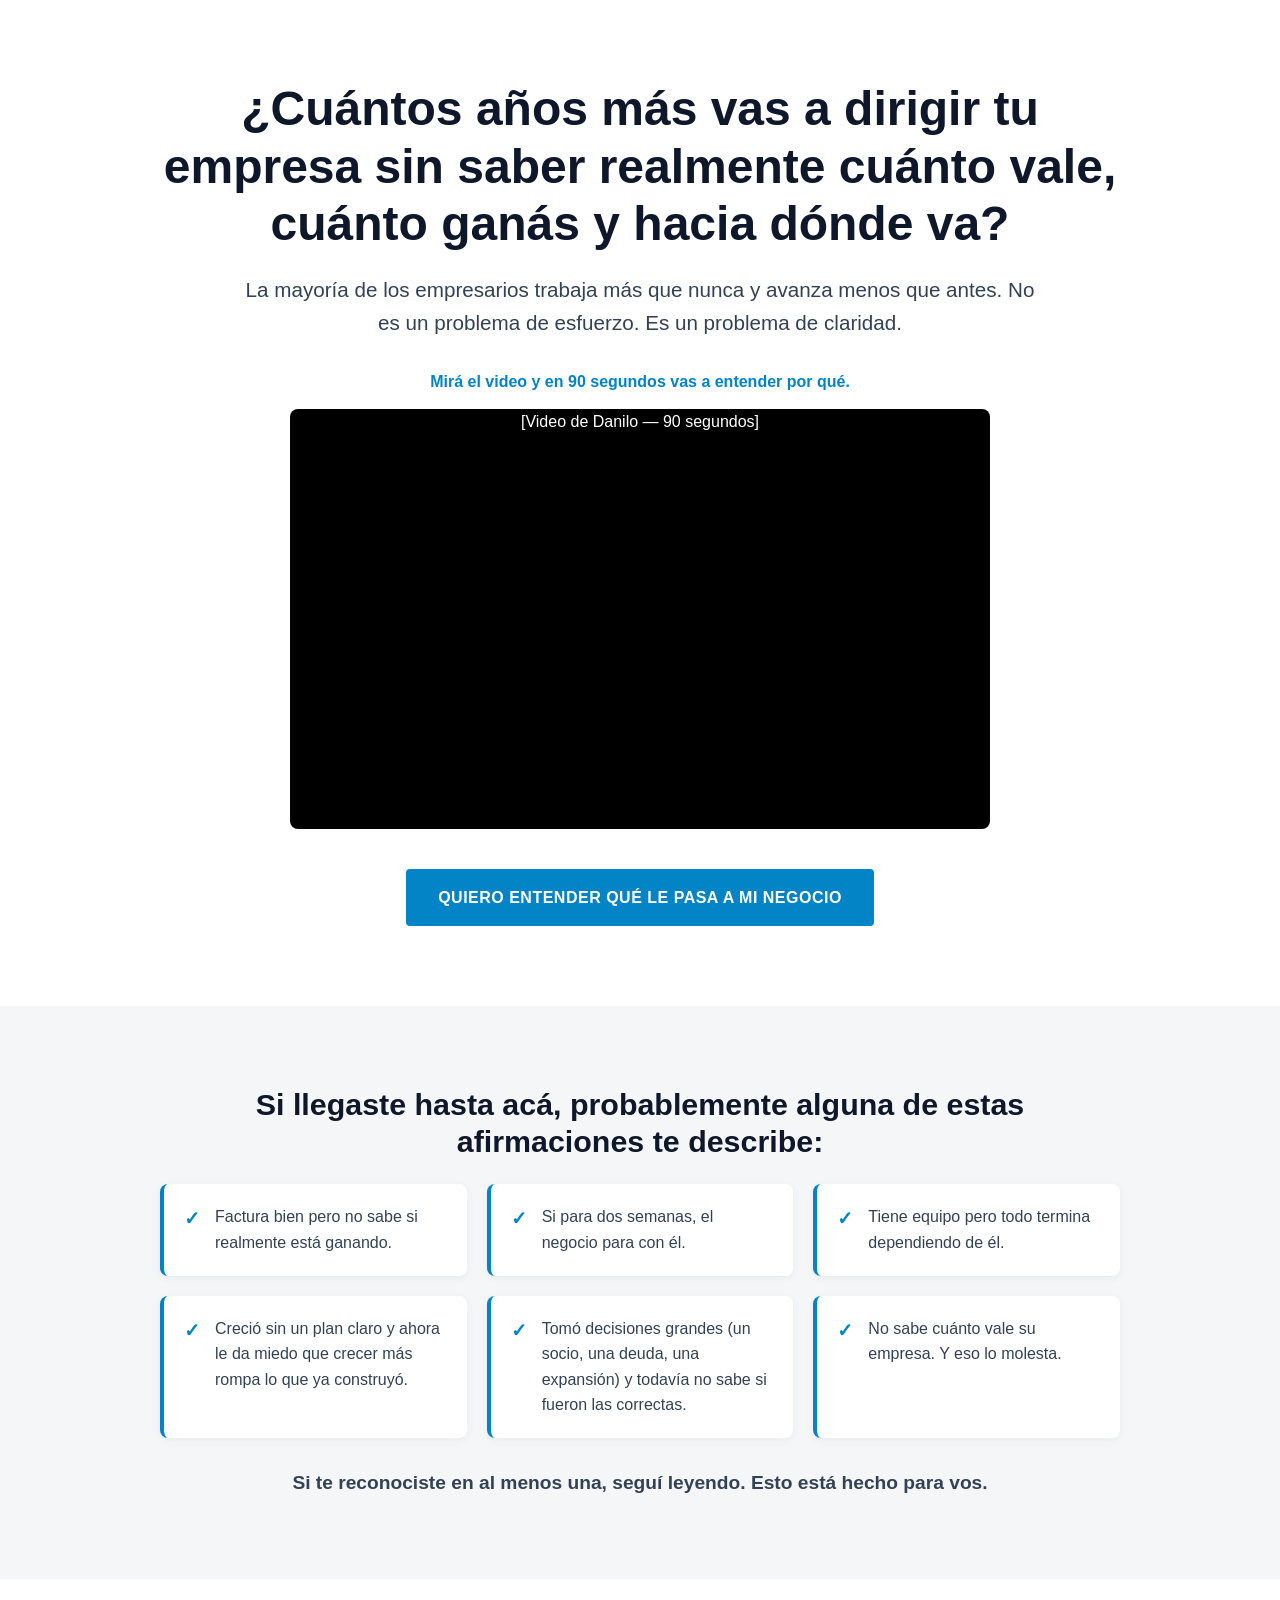
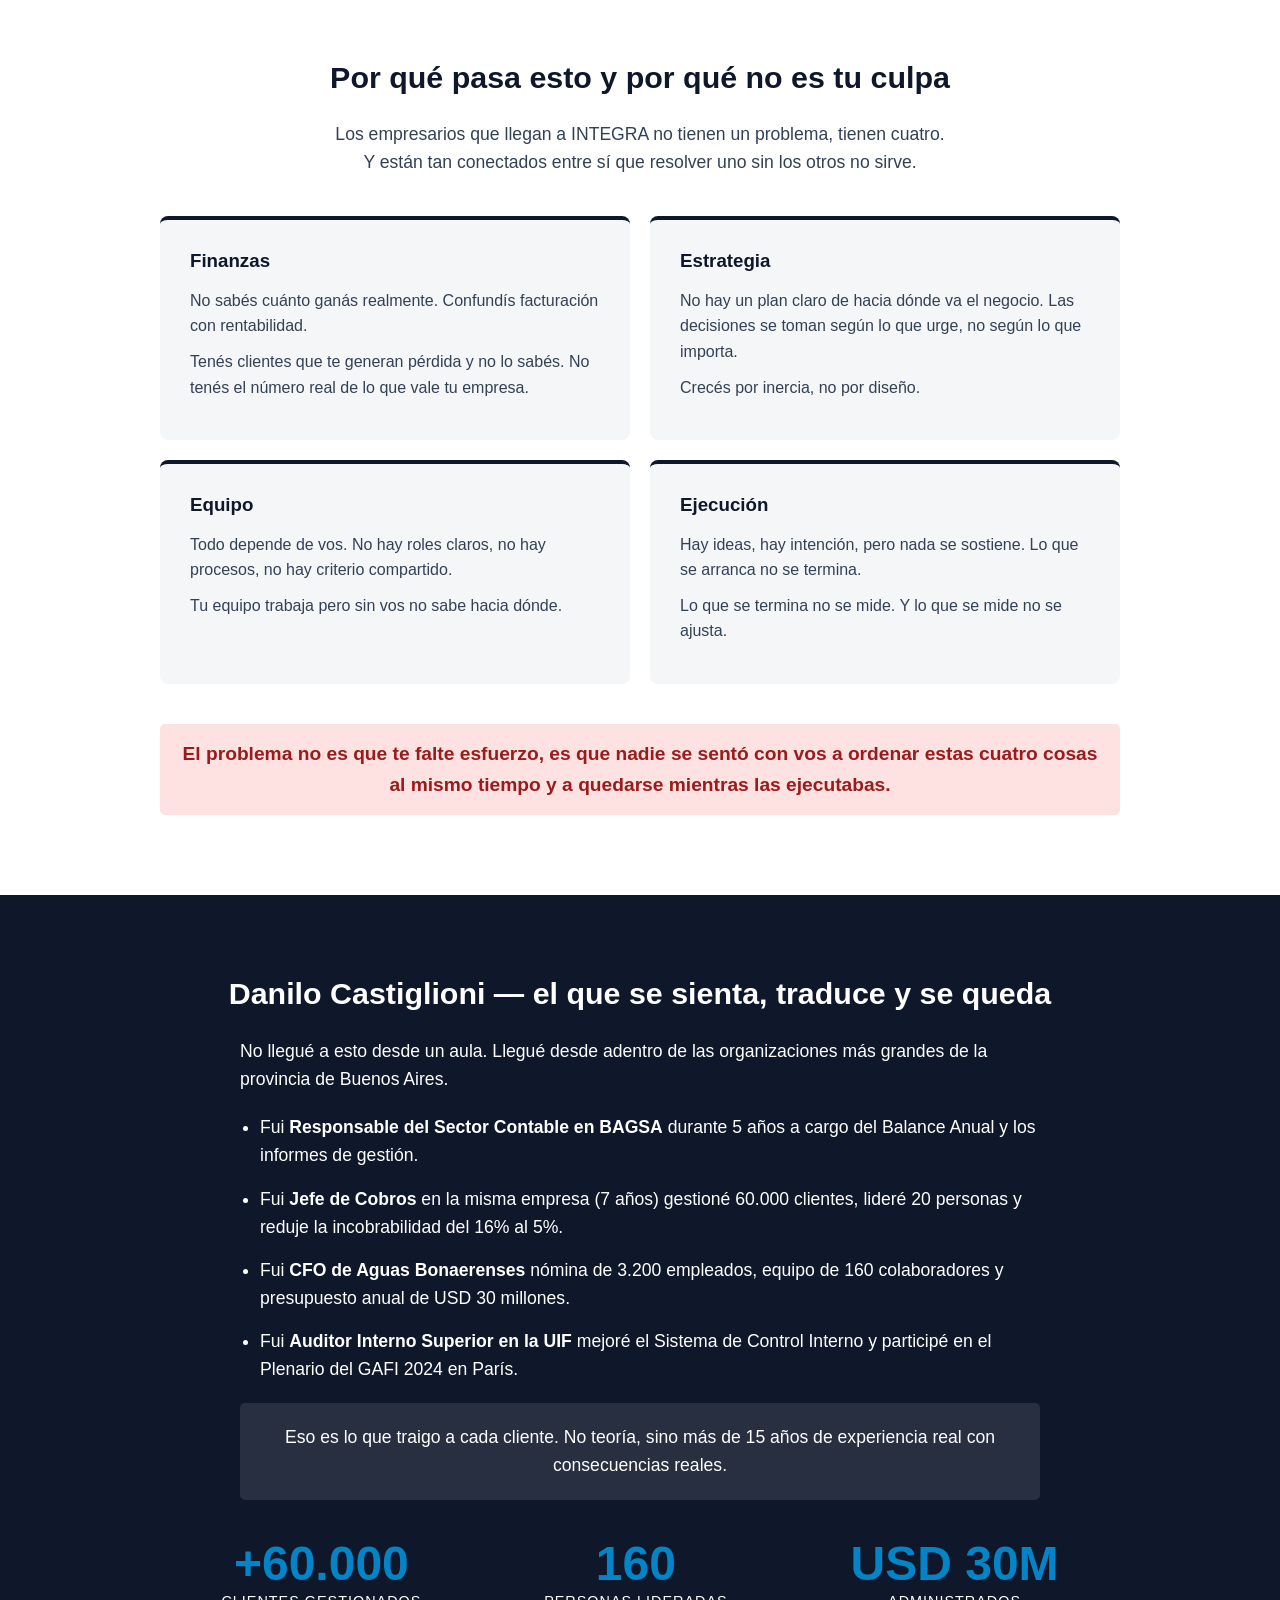
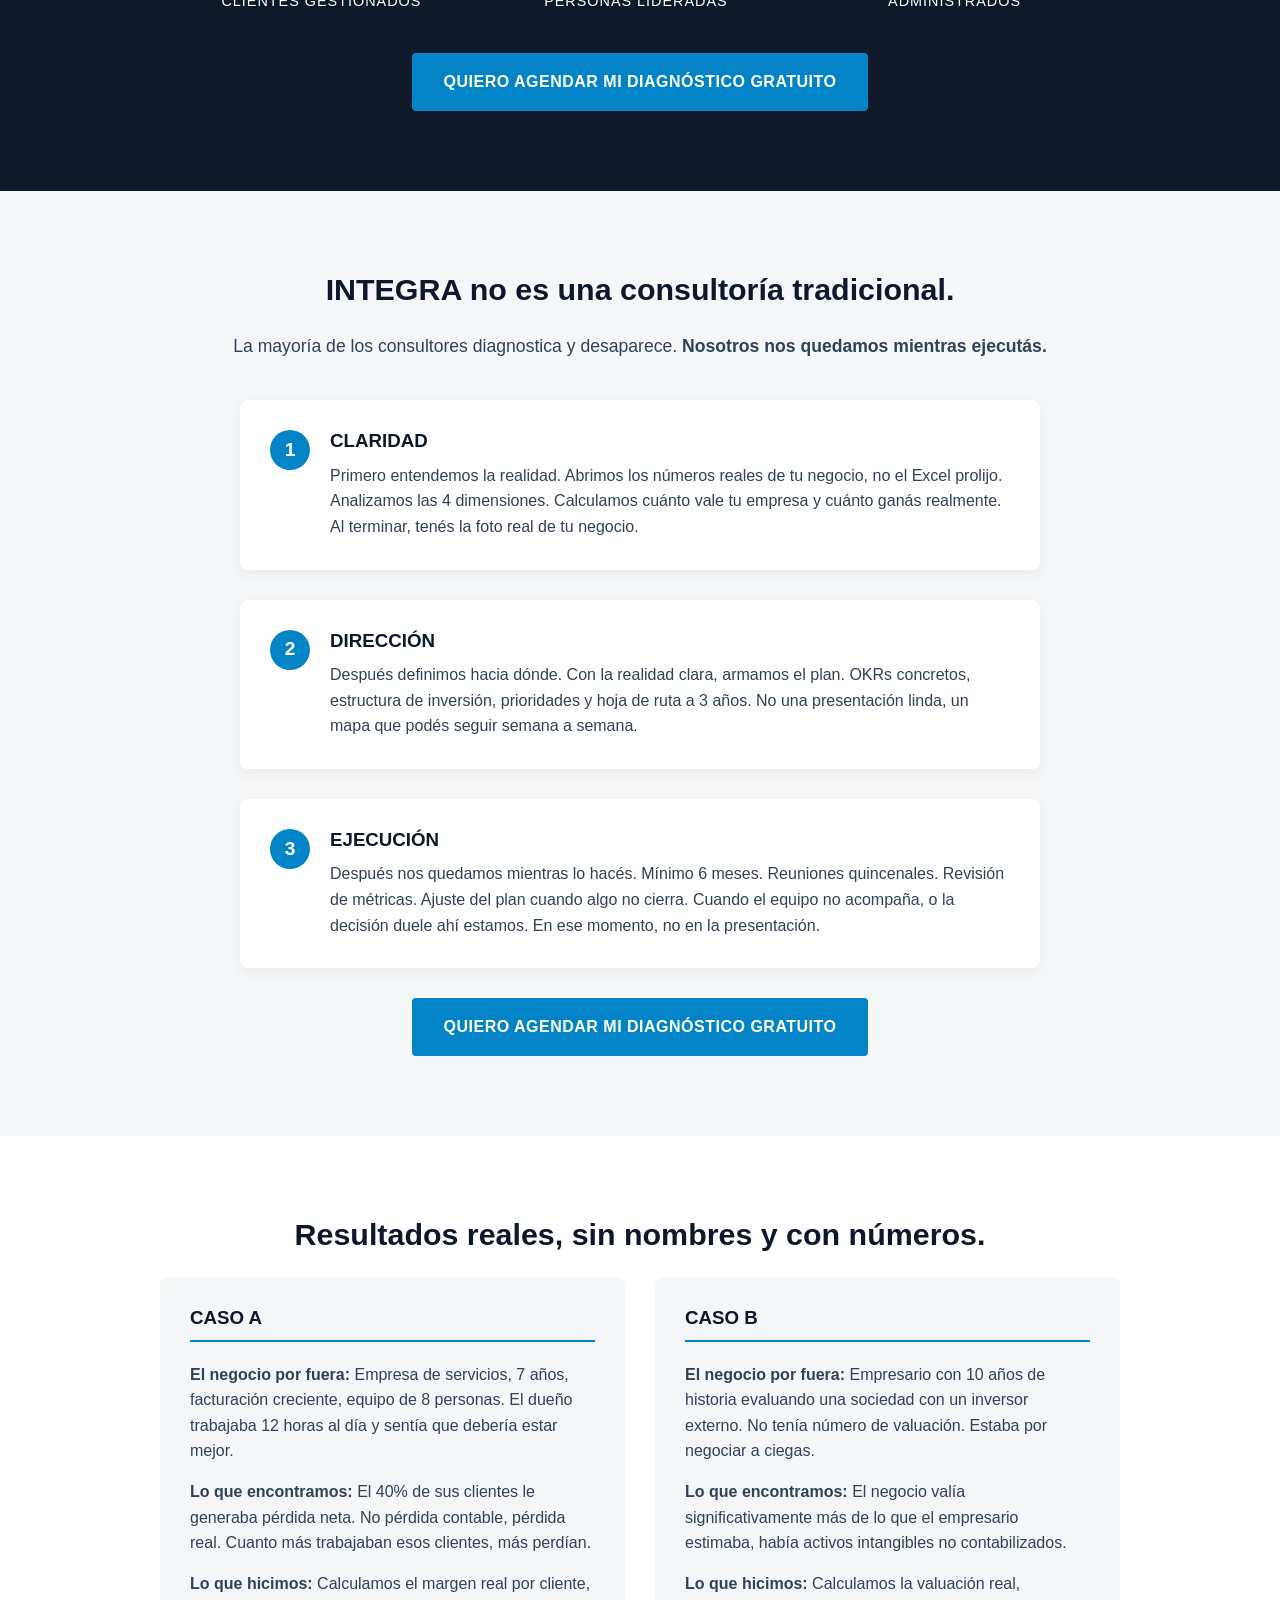
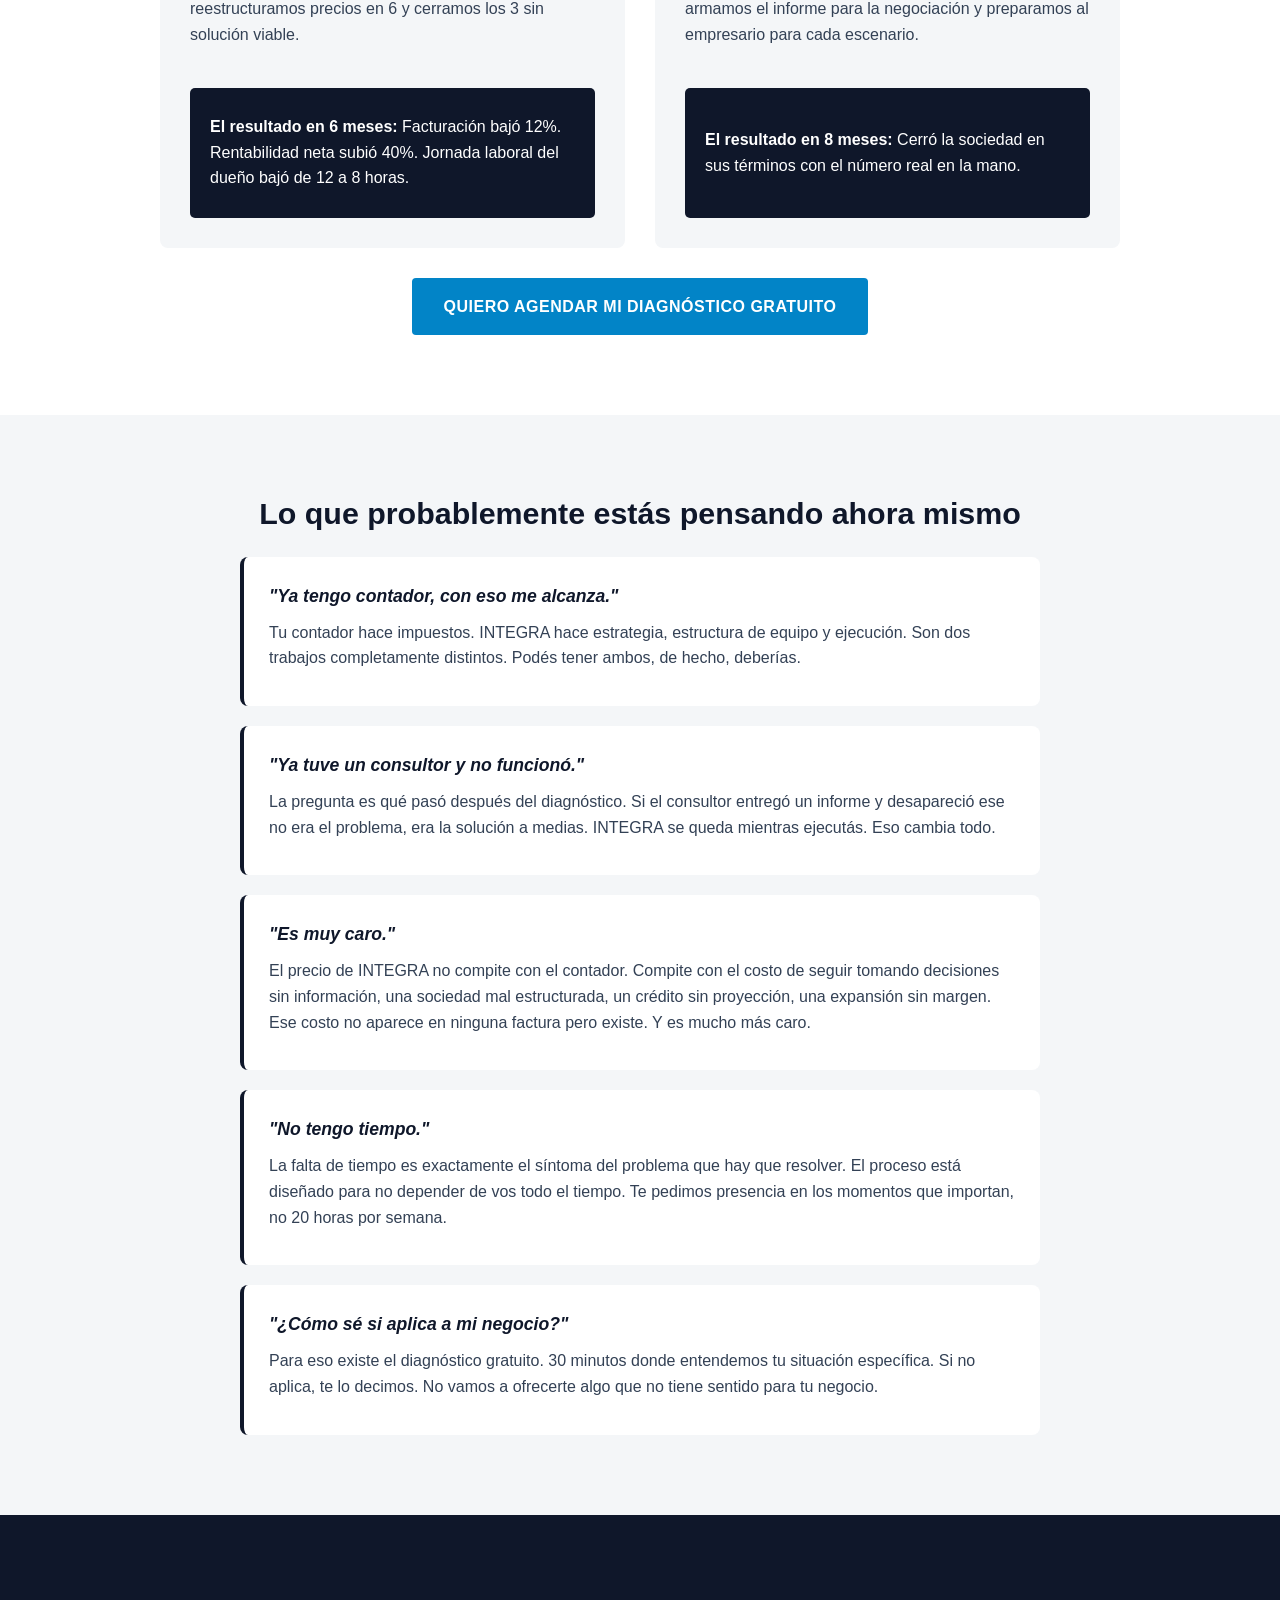
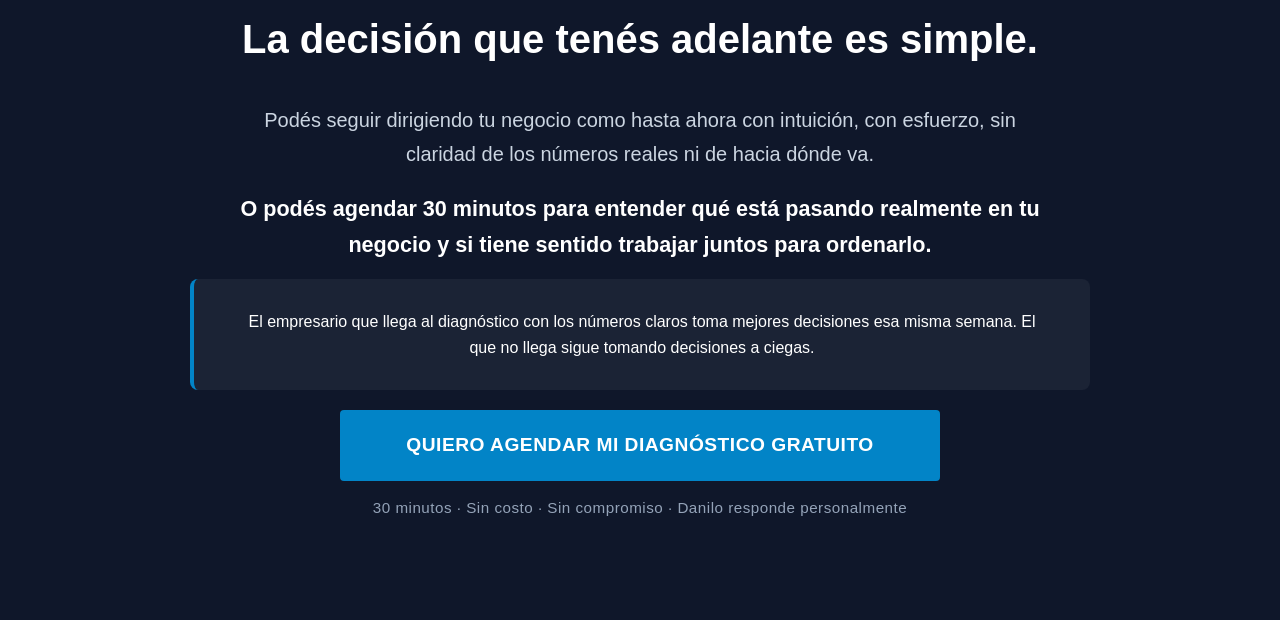
==== index.html @ 0224235d "Add files via upload" ====
<!DOCTYPE html>
<html lang="es">
<head>
    <meta charset="UTF-8">
    <meta name="viewport" content="width=device-width, initial-scale=1.0">
    <title>INTEGRA | Claridad para tu negocio</title>
    <link rel="stylesheet" href="style.css">
    
    <link href="https://assets.calendly.com/assets/external/widget.css" rel="stylesheet">
    <script src="https://assets.calendly.com/assets/external/widget.js" type="text/javascript" async></script>
</head>
<body>

    <header class="hero">
        <div class="container">
            <h1 class="titulo-principal">¿Cuántos años más vas a dirigir tu empresa sin saber realmente cuánto vale, cuánto ganás y hacia dónde va?</h1>
            <p class="subtitulo">La mayoría de los empresarios trabaja más que nunca y avanza menos que antes. No es un problema de esfuerzo. Es un problema de claridad.</p>
            
            <p class="etiqueta-video">Mirá el video y en 90 segundos vas a entender por qué.</p>
            
            <div class="vsl-container">
                <div class="video-placeholder">
                    <p>[Video de Danilo — 90 segundos]</p>
                </div>
            </div>

            <a href="#" class="btn btn-principal" onclick="Calendly.initPopupWidget({url: 'https://calendly.com/TU_LINK'});return false;">QUIERO ENTENDER QUÉ LE PASA A MI NEGOCIO</a>
        </div>
    </header>

    <section class="espejo bg-gris">
        <div class="container">
            <h2 class="titulo-seccion">Si llegaste hasta acá, probablemente alguna de estas afirmaciones te describe:</h2>
            
            <div class="grid-checkboxes">
                <div class="card-check"><span class="check">✓</span> <p>Factura bien pero no sabe si realmente está ganando.</p></div>
                <div class="card-check"><span class="check">✓</span> <p>Si para dos semanas, el negocio para con él.</p></div>
                <div class="card-check"><span class="check">✓</span> <p>Tiene equipo pero todo termina dependiendo de él.</p></div>
                <div class="card-check"><span class="check">✓</span> <p>Creció sin un plan claro y ahora le da miedo que crecer más rompa lo que ya construyó.</p></div>
                <div class="card-check"><span class="check">✓</span> <p>Tomó decisiones grandes (un socio, una deuda, una expansión) y todavía no sabe si fueron las correctas.</p></div>
                <div class="card-check"><span class="check">✓</span> <p>No sabe cuánto vale su empresa. Y eso lo molesta.</p></div>
            </div>

            <p class="cierre-seccion"><strong>Si te reconociste en al menos una, seguí leyendo. Esto está hecho para vos.</strong></p>
        </div>
    </section>

    <section class="problema">
        <div class="container">
            <h2 class="titulo-seccion">Por qué pasa esto y por qué no es tu culpa</h2>
            <p class="intro-texto">
                Los empresarios que llegan a INTEGRA no tienen un problema, tienen cuatro.<br>
                Y están tan conectados entre sí que resolver uno sin los otros no sirve.
            </p>
            
            <div class="grid-4">
                <div class="card-dimension">
                    <h3>Finanzas</h3>
                    <p>No sabés cuánto ganás realmente. Confundís facturación con rentabilidad.</p>
                    <p>Tenés clientes que te generan pérdida y no lo sabés. No tenés el número real de lo que vale tu empresa.</p>
                </div>
                <div class="card-dimension">
                    <h3>Estrategia</h3>
                    <p>No hay un plan claro de hacia dónde va el negocio. Las decisiones se toman según lo que urge, no según lo que importa.</p>
                    <p>Crecés por inercia, no por diseño.</p>
                </div>
                <div class="card-dimension">
                    <h3>Equipo</h3>
                    <p>Todo depende de vos. No hay roles claros, no hay procesos, no hay criterio compartido.</p>
                    <p>Tu equipo trabaja pero sin vos no sabe hacia dónde.</p>
                </div>
                <div class="card-dimension">
                    <h3>Ejecución</h3>
                    <p>Hay ideas, hay intención, pero nada se sostiene. Lo que se arranca no se termina.</p>
                    <p>Lo que se termina no se mide. Y lo que se mide no se ajusta.</p>
                </div>
            </div>

            <p class="cierre-seccion highlight">El problema no es que te falte esfuerzo, es que nadie se sentó con vos a ordenar estas cuatro cosas al mismo tiempo y a quedarse mientras las ejecutabas.</p>
        </div>
    </section>

    <section class="autoridad bg-oscuro">
        <div class="container">
            <h2 class="titulo-seccion color-blanco autoridad-desktop-wide">Danilo Castiglioni — el que se sienta, traduce y se queda</h2>
            <div class="contenido-autoridad">
                <div class="texto-autoridad">
                    <p>No llegué a esto desde un aula. Llegué desde adentro de las organizaciones más grandes de la provincia de Buenos Aires.</p>
                    <ul>
                        <li>Fui <strong>Responsable del Sector Contable en BAGSA</strong> durante 5 años a cargo del Balance Anual y los informes de gestión.</li>
                        <li>Fui <strong>Jefe de Cobros</strong> en la misma empresa (7 años) gestioné 60.000 clientes, lideré 20 personas y reduje la incobrabilidad del 16% al 5%.</li>
                        <li>Fui <strong>CFO de Aguas Bonaerenses</strong> nómina de 3.200 empleados, equipo de 160 colaboradores y presupuesto anual de USD 30 millones.</li>
                        <li>Fui <strong>Auditor Interno Superior en la UIF</strong> mejoré el Sistema de Control Interno y participé en el Plenario del GAFI 2024 en París.</li>
                    </ul>
                    <p class="highlight-blanco-sutil">Eso es lo que traigo a cada cliente. No teoría, sino más de 15 años de experiencia real con consecuencias reales.</p>
                </div>
            </div>

            <div class="numeros-gigantes">
                <div>
                    <span class="numero">+60.000</span>
                    <span class="etiqueta">Clientes gestionados</span>
                </div>
                <div>
                    <span class="numero">160</span>
                    <span class="etiqueta">Personas lideradas</span>
                </div>
                <div>
                    <span class="numero">USD 30M</span>
                    <span class="etiqueta">Administrados</span>
                </div>
            </div>

            <div class="center-btn">
                <a href="#" class="btn btn-principal" onclick="Calendly.initPopupWidget({url: 'https://calendly.com/TU_LINK'});return false;">QUIERO AGENDAR MI DIAGNÓSTICO GRATUITO</a>
            </div>
        </div>
    </section>

    <section class="proceso bg-gris">
        <div class="container">
            <h2 class="titulo-seccion">INTEGRA no es una consultoría tradicional.</h2>
            <p class="subtitulo-seccion">La mayoría de los consultores diagnostica y desaparece. <strong>Nosotros nos quedamos mientras ejecutás.</strong></p>
            
            <div class="timeline">
                <div class="paso">
                    <div class="numero-paso">1</div>
                    <div class="contenido-paso">
                        <h3>CLARIDAD</h3>
                        <p>Primero entendemos la realidad. Abrimos los números reales de tu negocio, no el Excel prolijo. Analizamos las 4 dimensiones. Calculamos cuánto vale tu empresa y cuánto ganás realmente. Al terminar, tenés la foto real de tu negocio.</p>
                    </div>
                </div>
                <div class="paso">
                    <div class="numero-paso">2</div>
                    <div class="contenido-paso">
                        <h3>DIRECCIÓN</h3>
                        <p>Después definimos hacia dónde. Con la realidad clara, armamos el plan. OKRs concretos, estructura de inversión, prioridades y hoja de ruta a 3 años. No una presentación linda, un mapa que podés seguir semana a semana.</p>
                    </div>
                </div>
                <div class="paso">
                    <div class="numero-paso">3</div>
                    <div class="contenido-paso">
                        <h3>EJECUCIÓN</h3>
                        <p>Después nos quedamos mientras lo hacés. Mínimo 6 meses. Reuniones quincenales. Revisión de métricas. Ajuste del plan cuando algo no cierra. Cuando el equipo no acompaña, o la decisión duele ahí estamos. En ese momento, no en la presentación.</p>
                    </div>
                </div>
            </div>

            <div class="center-btn">
                <a href="#" class="btn btn-principal" onclick="Calendly.initPopupWidget({url: 'https://calendly.com/TU_LINK'});return false;">QUIERO AGENDAR MI DIAGNÓSTICO GRATUITO</a>
            </div>
        </div>
    </section>

    <section class="casos">
        <div class="container">
            <h2 class="titulo-seccion">Resultados reales, sin nombres y con números.</h2>
            
            <div class="grid-casos">
                <div class="card-caso">
                    <div class="texto-caso">
                        <h3>CASO A</h3>
                        <p><strong>El negocio por fuera:</strong> Empresa de servicios, 7 años, facturación creciente, equipo de 8 personas. El dueño trabajaba 12 horas al día y sentía que debería estar mejor.</p>
                        <p><strong>Lo que encontramos:</strong> El 40% de sus clientes le generaba pérdida neta. No pérdida contable, pérdida real. Cuanto más trabajaban esos clientes, más perdían.</p>
                        <p><strong>Lo que hicimos:</strong> Calculamos el margen real por cliente, reestructuramos precios en 6 y cerramos los 3 sin solución viable.</p>
                    </div>
                    <div class="resultado">
                        <p><strong>El resultado en 6 meses:</strong> Facturación bajó 12%. Rentabilidad neta subió 40%. Jornada laboral del dueño bajó de 12 a 8 horas.</p>
                    </div>
                </div>

                <div class="card-caso">
                    <div class="texto-caso">
                        <h3>CASO B</h3>
                        <p><strong>El negocio por fuera:</strong> Empresario con 10 años de historia evaluando una sociedad con un inversor externo. No tenía número de valuación. Estaba por negociar a ciegas.</p>
                        <p><strong>Lo que encontramos:</strong> El negocio valía significativamente más de lo que el empresario estimaba, había activos intangibles no contabilizados.</p>
                        <p><strong>Lo que hicimos:</strong> Calculamos la valuación real, armamos el informe para la negociación y preparamos al empresario para cada escenario.</p>
                    </div>
                    <div class="resultado">
                        <p><strong>El resultado en 8 meses:</strong> Cerró la sociedad en sus términos con el número real en la mano.</p>
                    </div>
                </div>
            </div>

            <div class="center-btn mt-40">
                <a href="#" class="btn btn-principal" onclick="Calendly.initPopupWidget({url: 'https://calendly.com/TU_LINK'});return false;">QUIERO AGENDAR MI DIAGNÓSTICO GRATUITO</a>
            </div>
        </div>
    </section>
    
    <section class="objeciones bg-gris">
        <div class="container">
            <h2 class="titulo-seccion">Lo que probablemente estás pensando ahora mismo</h2>
            
            <div class="lista-objeciones">
                <div class="objecion">
                    <p class="pregunta">"Ya tengo contador, con eso me alcanza."</p>
                    <p class="respuesta">Tu contador hace impuestos. INTEGRA hace estrategia, estructura de equipo y ejecución. Son dos trabajos completamente distintos. Podés tener ambos, de hecho, deberías.</p>
                </div>
                <div class="objecion">
                    <p class="pregunta">"Ya tuve un consultor y no funcionó."</p>
                    <p class="respuesta">La pregunta es qué pasó después del diagnóstico. Si el consultor entregó un informe y desapareció ese no era el problema, era la solución a medias. INTEGRA se queda mientras ejecutás. Eso cambia todo.</p>
                </div>
                <div class="objecion">
                    <p class="pregunta">"Es muy caro."</p>
                    <p class="respuesta">El precio de INTEGRA no compite con el contador. Compite con el costo de seguir tomando decisiones sin información, una sociedad mal estructurada, un crédito sin proyección, una expansión sin margen. Ese costo no aparece en ninguna factura pero existe. Y es mucho más caro.</p>
                </div>
                <div class="objecion">
                    <p class="pregunta">"No tengo tiempo."</p>
                    <p class="respuesta">La falta de tiempo es exactamente el síntoma del problema que hay que resolver. El proceso está diseñado para no depender de vos todo el tiempo. Te pedimos presencia en los momentos que importan, no 20 horas por semana.</p>
                </div>
                <div class="objecion">
                    <p class="pregunta">"¿Cómo sé si aplica a mi negocio?"</p>
                    <p class="respuesta">Para eso existe el diagnóstico gratuito. 30 minutos donde entendemos tu situación específica. Si no aplica, te lo decimos. No vamos a ofrecerte algo que no tiene sentido para tu negocio.</p>
                </div>
            </div>
        </div>
    </section>

    <section class="cta-final bg-oscuro">
        <div class="container text-center">
            <h2 class="titulo-seccion color-blanco">La decisión que tenés adelante es simple.</h2>
            
            <p class="texto-grande">Podés seguir dirigiendo tu negocio como hasta ahora con intuición, con esfuerzo, sin claridad de los números reales ni de hacia dónde va.</p>
            <p class="texto-grande"><strong>O podés agendar 30 minutos para entender qué está pasando realmente en tu negocio y si tiene sentido trabajar juntos para ordenarlo.</strong></p>
            
            <p class="highlight-blanco cta-desktop-wide">El  empresario que llega al diagnóstico con los números claros toma mejores decisiones esa misma semana. El que no llega sigue tomando decisiones a ciegas.</p>

            <div class="caja-accion mt-40">
                <a href="#" class="btn btn-gigante" onclick="Calendly.initPopupWidget({url: 'https://calendly.com/TU_LINK'});return false;">QUIERO AGENDAR MI DIAGNÓSTICO GRATUITO</a>
                <p class="bajada-btn">30 minutos · Sin costo · Sin compromiso · Danilo responde personalmente</p>
            </div>
        </div>
    </section>

    <script src="script.js"></script>
</body>
</html>
---- style.css ----
/* =========================================
   1. VARIABLES Y RESETEO
========================================= */
:root {
    --color-fondo: #ffffff;
    --color-gris: #f4f6f8;
    --color-oscuro: #0f172a; /* Azul noche corporativo */
    --color-acento: #0284c7; /* Azul eléctrico botones */
    --color-acento-hover: #0369a1;
    --color-texto: #334155;
    --color-blanco: #ffffff;
    --fuente: 'Inter', -apple-system, BlinkMacSystemFont, 'Segoe UI', Roboto, sans-serif;
}

* { margin: 0; padding: 0; box-sizing: border-box; }

body {
    font-family: var(--fuente);
    color: var(--color-texto);
    line-height: 1.6;
    background: var(--color-fondo);
    overflow-x: hidden;
}

.container {
    width: 90%;
    max-width: 1000px;
    margin: 0 auto;
    padding: 0 20px;
}

.bg-gris { background-color: var(--color-gris); }
.bg-oscuro { background-color: var(--color-oscuro); color: var(--color-blanco); }
.color-blanco { color: var(--color-blanco) !important; }
.text-center { text-align: center; }
.mt-40 { margin-top: 40px; }

/* =========================================
   2. TIPOGRAFÍA Y BOTONES
========================================= */
h1, h2, h3 { color: var(--color-oscuro); line-height: 1.2; }
.titulo-seccion { font-size: 1.9rem; margin-bottom: 25px; text-align: center; font-weight: 800;}
.subtitulo-seccion { text-align: center; font-size: 1.1rem; margin-bottom: 40px;}

.btn {
    display: inline-block;
    padding: 16px 32px;
    border-radius: 4px;
    text-decoration: none;
    font-weight: bold;
    text-transform: uppercase;
    letter-spacing: 0.5px;
    transition: all 0.3s ease;
    cursor: pointer;
    text-align: center;
}
.btn-principal { background-color: var(--color-acento); color: var(--color-blanco); border: none; }
.btn-principal:hover { background-color: var(--color-acento-hover); transform: translateY(-2px); }

.btn-gigante {
    background-color: var(--color-acento);
    color: var(--color-blanco);
    font-size: 1.2rem;
    padding: 20px 40px;
    display: block;
    width: 100%;
    max-width: 600px;
    margin: 0 auto;
}
.btn-gigante:hover { background-color: var(--color-acento-hover); }
.center-btn { text-align: center; margin-top: 30px; }

/* =========================================
   3. ESTRUCTURA DE SECCIONES GENERALES
========================================= */
section, header { padding: 80px 0; }

/* HERO */
.hero { text-align: center; }
.hero .titulo-principal { font-size: 3rem; font-weight: 900; margin-bottom: 20px; }
.hero .subtitulo { font-size: 1.29rem; max-width: 800px; margin: 0 auto 30px; }
.etiqueta-video { font-weight: bold; color: var(--color-acento); margin-bottom: 15px; }

.vsl-container { max-width: 700px; margin: 0 auto 40px; background: #000; border-radius: 8px; overflow: hidden; }
.video-placeholder { padding-bottom: 56.25%; position: relative; display: flex; align-items: center; justify-content: center; color: white; }

/* ESPEJO (Checkboxes) Y GRILLAS */
.grid-checkboxes { display: grid; grid-template-columns: repeat(auto-fit, minmax(300px, 1fr)); gap: 20px; margin-bottom: 30px; }
.card-check { display: flex; align-items: flex-start; background: var(--color-blanco); padding: 20px; border-radius: 8px; box-shadow: 0 2px 10px rgba(0,0,0,0.05); border-left: 4px solid var(--color-acento); }
.check { color: var(--color-acento); font-weight: bold; margin-right: 15px; font-size: 1.2rem; }

/* 4 DIMENSIONES */
.intro-texto { text-align: center; max-width: 800px; margin: 0 auto 40px; font-size: 1.1rem; }
.grid-4 { 
    display: grid; 
    grid-template-columns: repeat(2, 1fr); 
    gap: 20px; 
    margin-bottom: 40px; 
}
.card-dimension { background: var(--color-gris); padding: 30px; border-radius: 8px; border-top: 4px solid var(--color-oscuro); }
.card-dimension h3 { margin-bottom: 15px; }
.card-dimension p { margin-bottom: 10px; }

/* HIGHLIGHTS / ALERTAS */
.cierre-seccion { text-align: center; font-size: 1.2rem; margin-top: 30px; }
.highlight { background: #fee2e2; color: #991b1b; padding: 15px; border-radius: 5px; font-weight: bold; }
.highlight-blanco-sutil { background: rgba(255,255,255,0.1); padding: 20px; border-radius: 5px; margin-top: 20px; text-align: center;  }

/* AUTORIDAD Y NÚMEROS */
.texto-autoridad { max-width: 800px; margin: 0 auto 40px; font-size: 1.1rem; }
.texto-autoridad ul { margin: 20px 0 20px 20px; }
.texto-autoridad li { margin-bottom: 15px; }

.numeros-gigantes { display: flex; justify-content: space-around; flex-wrap: wrap; margin-bottom: 40px; text-align: center; }
.numero { display: block; font-size: 3rem; font-weight: 900; color: var(--color-acento); line-height: 1; }
.etiqueta { text-transform: uppercase; font-size: 0.9rem; letter-spacing: 1px; }

/* PROCESO (Timeline) */
.timeline { display: flex; flex-direction: column; gap: 30px; max-width: 800px; margin: 0 auto; }
.paso { display: flex; gap: 20px; background: var(--color-blanco); padding: 30px; border-radius: 8px; box-shadow: 0 4px 15px rgba(0,0,0,0.05); }
.numero-paso { background: var(--color-acento); color: white; width: 40px; height: 40px; display: flex; align-items: center; justify-content: center; border-radius: 50%; font-weight: bold; font-size: 1.2rem; flex-shrink: 0; }
.contenido-paso h3 { margin-bottom: 10px; }

/* CASOS REALES */
.grid-casos { display: grid; grid-template-columns: repeat(auto-fit, minmax(350px, 1fr)); gap: 30px; }
.card-caso { 
    background: var(--color-gris); 
    padding: 30px; 
    border-radius: 8px; 
    display: flex;
    flex-direction: column;
}
.texto-caso { flex: 1; margin-bottom: 25px; }
.card-caso h3 { border-bottom: 2px solid var(--color-acento); padding-bottom: 10px; margin-bottom: 20px; }
.card-caso p { margin-bottom: 15px; }

.resultado { 
    background: var(--color-oscuro); 
    color: white; 
    padding: 20px; 
    border-radius: 5px; 
    display: flex;
    align-items: center;
    min-height: 130px; 
}
.resultado p { margin: 0; }

/* OBJECIONES */
.lista-objeciones { max-width: 800px; margin: 0 auto; display: flex; flex-direction: column; gap: 20px; }
.objecion { background: var(--color-blanco); padding: 25px; border-radius: 8px; border-left: 4px solid var(--color-oscuro); }
.pregunta { font-weight: bold; font-style: italic; color: var(--color-oscuro); margin-bottom: 10px; font-size: 1.1rem; }
.objecion p { margin-bottom: 10px; }

/* =========================================
   4. SECCIÓN 8: CTA FINAL
========================================= */
.cta-final { padding: 100px 0; }
.cta-final .titulo-seccion { font-size: 2.5rem; margin-bottom: 40px; }

.texto-grande {
    font-size: 1.25rem;
    max-width: 800px;
    margin: 0 auto 15px auto; 
    line-height: 1.7;
    color: #cbd5e1;
}

.cta-final strong {
    color: #ffffff;
    font-size: 1.35rem;
    display: block;
    margin-top: 20px;
}

.caja-accion { margin-top: 20px; }
.bajada-btn { font-size: 0.95rem; margin-top: 15px; color: #94a3b8; letter-spacing: 0.5px; }

/* =========================================
   5. AJUSTES PRECISOS PARA DESKTOP
========================================= */
.highlight-blanco.cta-desktop-wide {
    max-width: 900px; 
    margin-left: auto;
    margin-right: auto;
    text-align: center;
    background: rgba(255,255,255,0.05);
    color: var(--color-blanco);
    padding: 30px 40px;
    border-radius: 8px;
    border-left: 4px solid var(--color-acento);
}

.autoridad .titulo-seccion.autoridad-desktop-wide {
    max-width: 900px; 
    margin-left: auto;
    margin-right: auto;
}

/* =========================================
   6. ADAPTACIÓN A MÓVILES (Responsive Design)
========================================= */
@media (max-width: 768px) {
    /* Ajustes generales */
    body { font-size: 15px; }
    
    /* ACÁ ESTÁ EL ARREGLO DEL TÍTULO GIGANTE */
    .hero .titulo-principal { 
        font-size: 1.8rem; /* Tamaño lógico para celular */
        line-height: 1.3;
        margin-bottom: 15px;
    }
    
    .hero .subtitulo { font-size: 1.05rem; }
    .titulo-seccion { font-size: 1.6rem; margin-bottom: 30px; }
    
    /* Grillas a una columna */
    .grid-checkboxes, .grid-4, .lista-objeciones, .timeline, .grid-casos { 
        grid-template-columns: 1fr; 
    }
    
    /* Números gigantes en columna */
    .numeros-gigantes { 
        flex-direction: column; 
        gap: 30px; 
    }
    .numero { font-size: 2.5rem; }
    
    /* Botones 100% de ancho */
    .btn { 
        width: 100%; 
        padding: 14px 20px;
        font-size: 0.9rem;
    }
    .btn-gigante { 
        font-size: 1rem; 
        white-space: normal; 
        padding: 15px 20px;
    }

    .resultado { min-height: auto; padding: 25px; } 

    /* Ajuste caja final */
    .highlight-blanco.cta-desktop-wide {
        max-width: 100%;
        padding: 20px;
        border-left: none; 
        background: transparent; 
        color: inherit;
        margin: 20px auto;
    }
    
    .bajada-btn { margin-top: 5px; }
    .objecion p.respuesta br { display: none; }
    
    .grid-4, .lista-objeciones { display: block; grid: none; }
    .grid-4 .card-dimension, .lista-objeciones .objecion { margin-bottom: 20px; }
}

/* =========================================
   7. ANIMACIONES
========================================= */
.fade-in {
    opacity: 0;
    transform: translateY(30px);
    transition: opacity 0.8s ease-out, transform 0.8s ease-out;
}

.fade-in.visible {
    opacity: 1;
    transform: translateY(0);
}
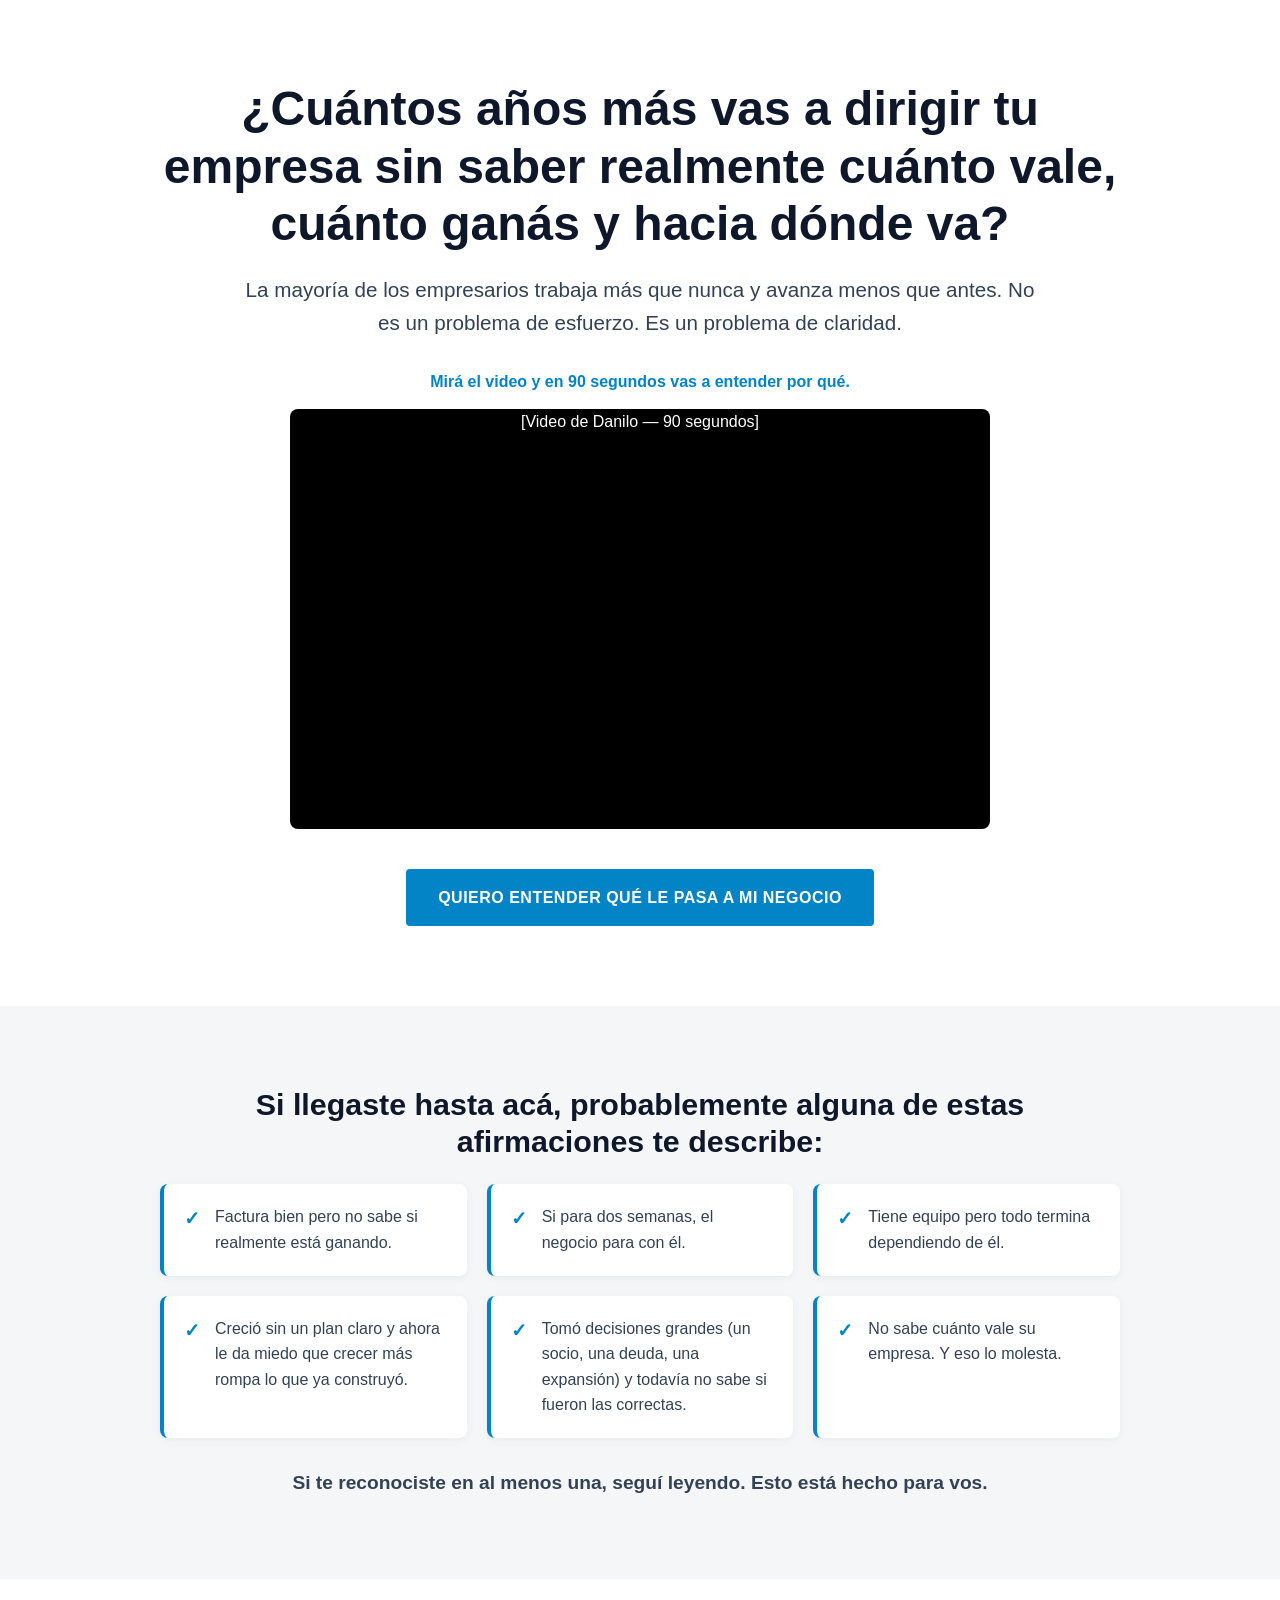
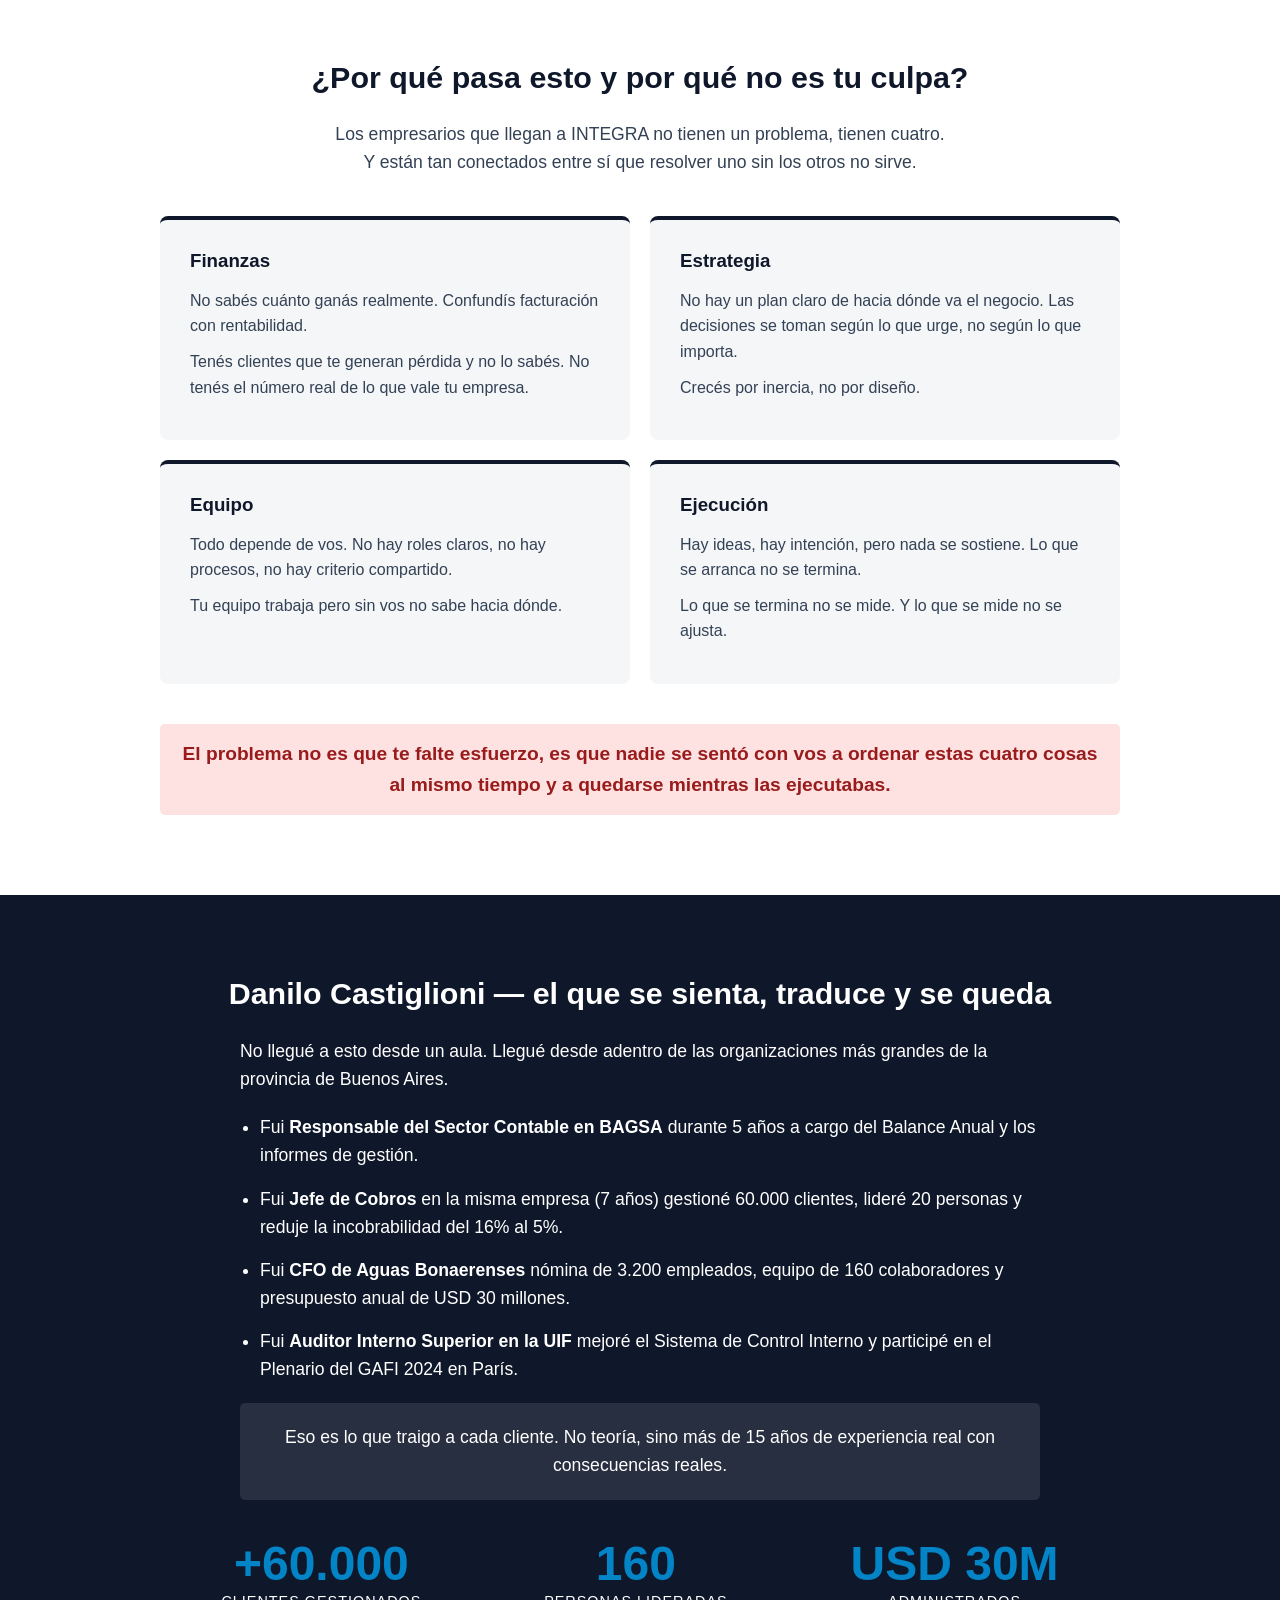
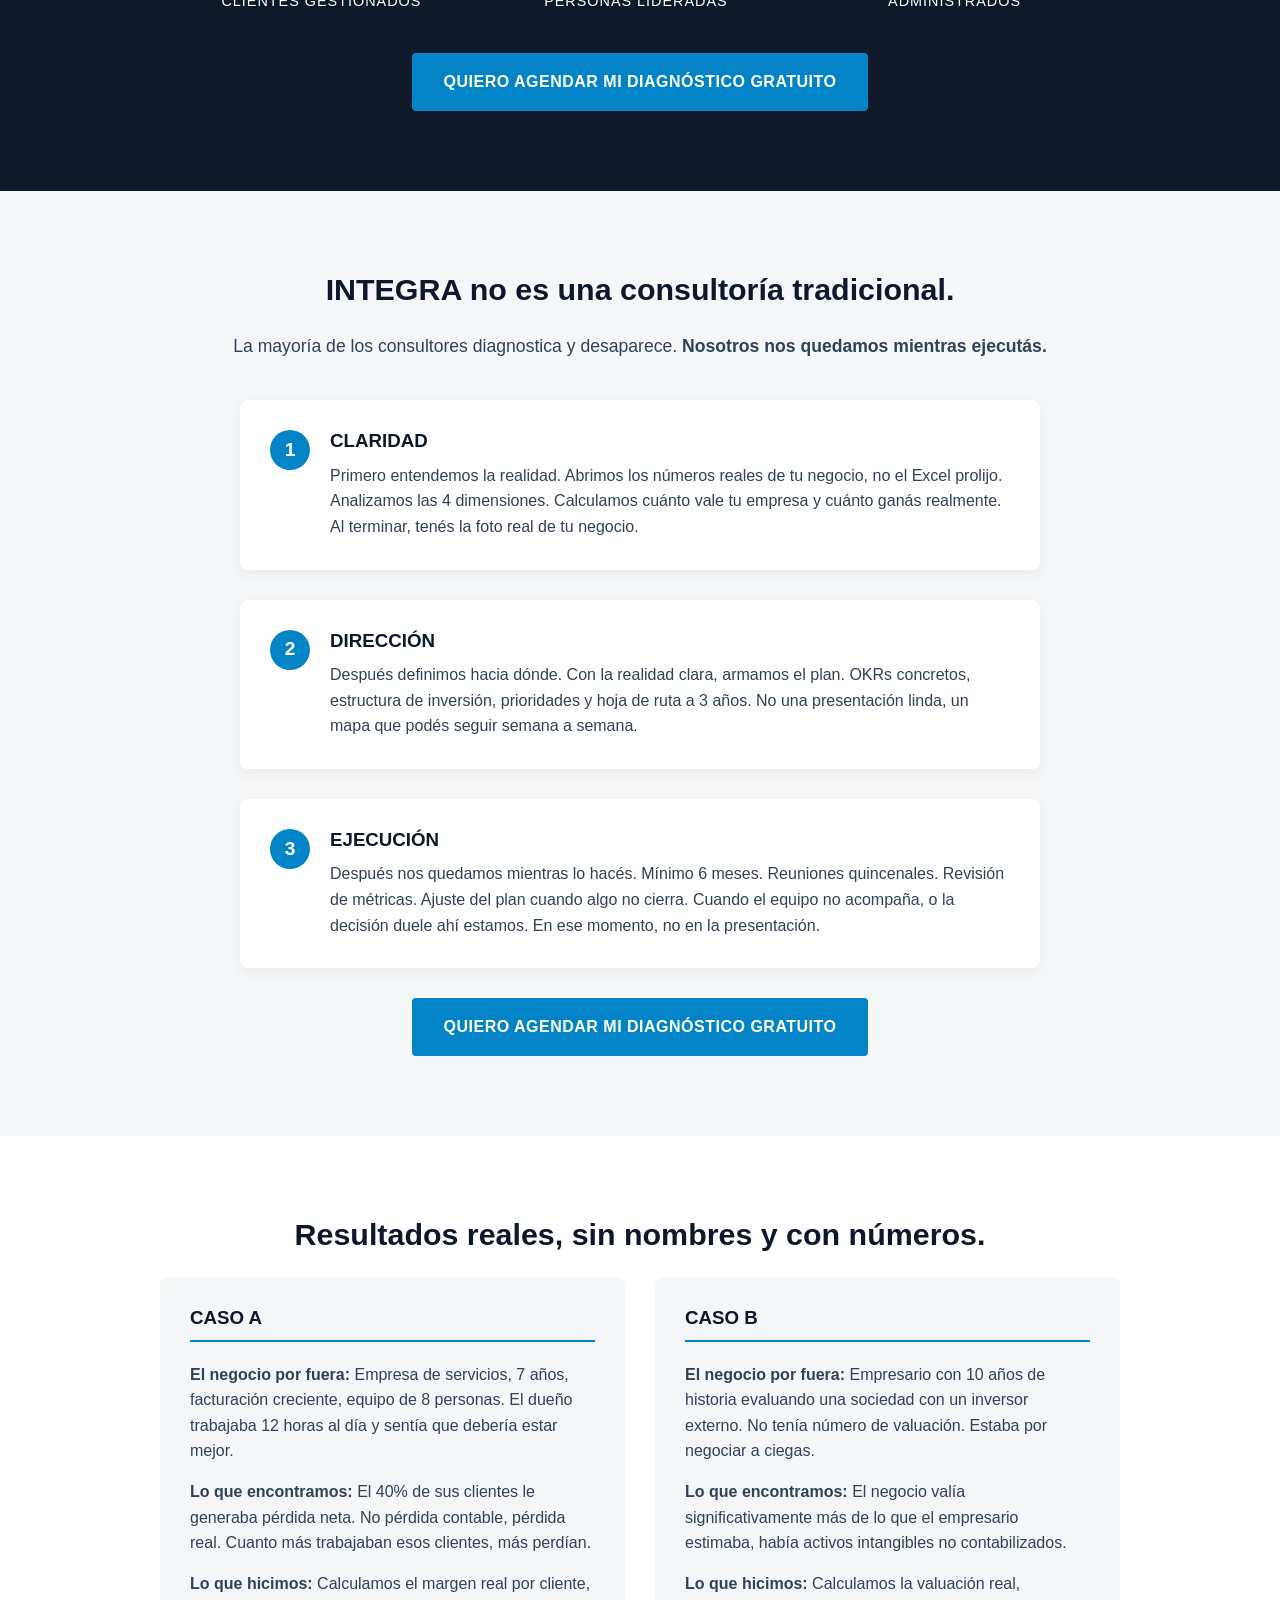
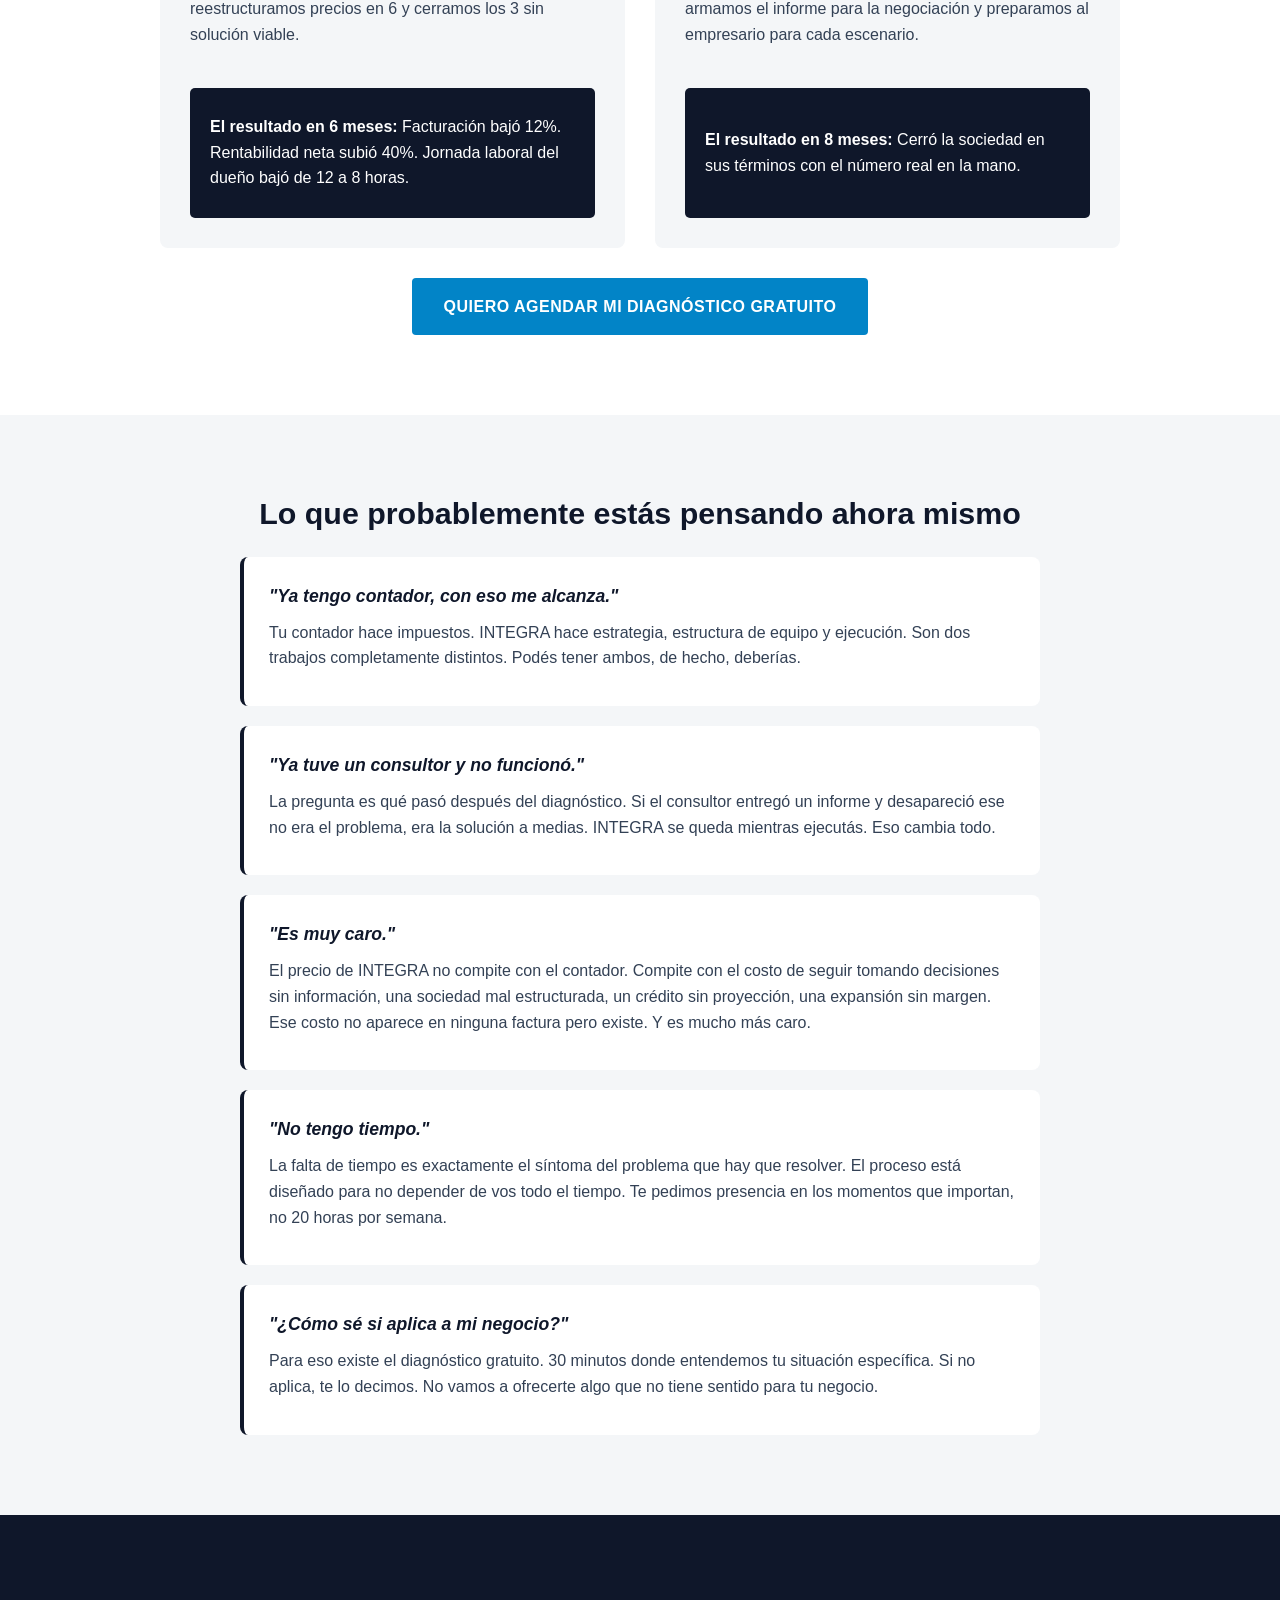
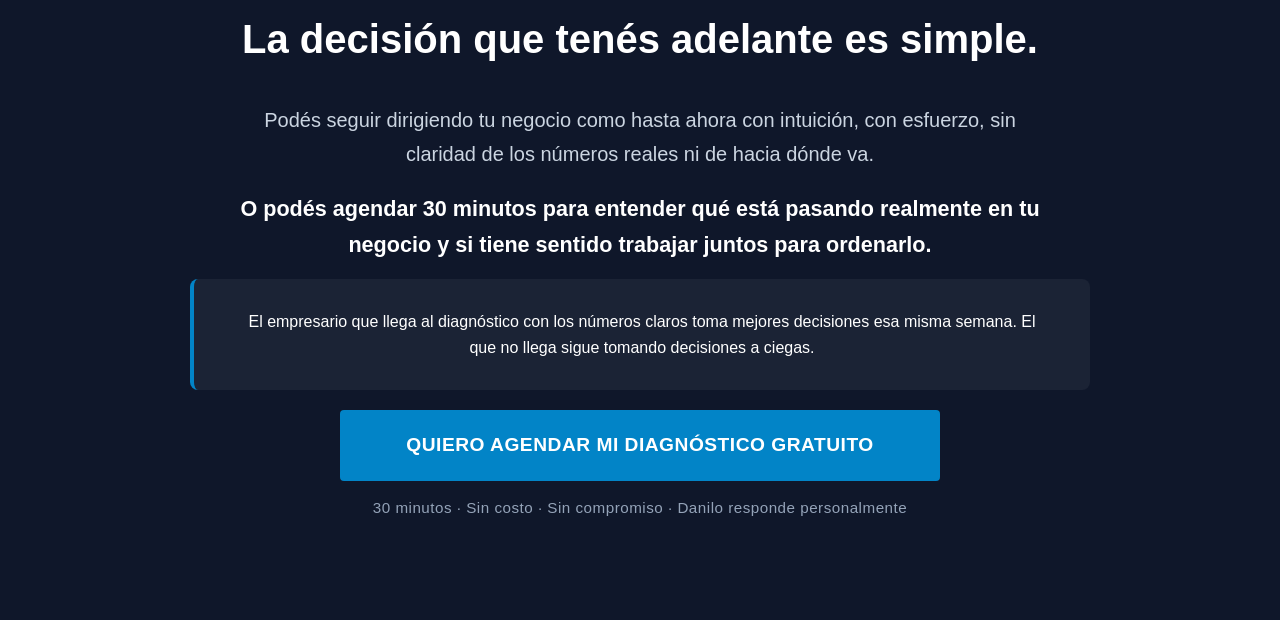
==== commit fd1bff0f: "Add files via upload" ====
--- a/index.html
+++ b/index.html
@@ -5,9 +5,6 @@
     <meta name="viewport" content="width=device-width, initial-scale=1.0">
     <title>INTEGRA | Claridad para tu negocio</title>
     <link rel="stylesheet" href="style.css">
-    
-    <link href="https://assets.calendly.com/assets/external/widget.css" rel="stylesheet">
-    <script src="https://assets.calendly.com/assets/external/widget.js" type="text/javascript" async></script>
 </head>
 <body>
 
@@ -24,7 +21,7 @@
                 </div>
             </div>
 
-            <a href="#" class="btn btn-principal" onclick="Calendly.initPopupWidget({url: 'https://calendly.com/TU_LINK'});return false;">QUIERO ENTENDER QUÉ LE PASA A MI NEGOCIO</a>
+            <a href="https://calendly.com/lmalevazquez6/30min" class="btn btn-principal">QUIERO ENTENDER QUÉ LE PASA A MI NEGOCIO</a>
         </div>
     </header>
 
@@ -47,7 +44,7 @@
 
     <section class="problema">
         <div class="container">
-            <h2 class="titulo-seccion">Por qué pasa esto y por qué no es tu culpa</h2>
+            <h2 class="titulo-seccion"> ¿Por qué pasa esto y por qué no es tu culpa?</h2>
             <p class="intro-texto">
                 Los empresarios que llegan a INTEGRA no tienen un problema, tienen cuatro.<br>
                 Y están tan conectados entre sí que resolver uno sin los otros no sirve.
@@ -112,7 +109,7 @@
             </div>
 
             <div class="center-btn">
-                <a href="#" class="btn btn-principal" onclick="Calendly.initPopupWidget({url: 'https://calendly.com/TU_LINK'});return false;">QUIERO AGENDAR MI DIAGNÓSTICO GRATUITO</a>
+                <a href="https://calendly.com/lmalevazquez6/30min" class="btn btn-principal">QUIERO AGENDAR MI DIAGNÓSTICO GRATUITO</a>
             </div>
         </div>
     </section>
@@ -147,7 +144,7 @@
             </div>
 
             <div class="center-btn">
-                <a href="#" class="btn btn-principal" onclick="Calendly.initPopupWidget({url: 'https://calendly.com/TU_LINK'});return false;">QUIERO AGENDAR MI DIAGNÓSTICO GRATUITO</a>
+                <a href="https://calendly.com/lmalevazquez6/30min" class="btn btn-principal">QUIERO AGENDAR MI DIAGNÓSTICO GRATUITO</a>
             </div>
         </div>
     </section>
@@ -183,7 +180,7 @@
             </div>
 
             <div class="center-btn mt-40">
-                <a href="#" class="btn btn-principal" onclick="Calendly.initPopupWidget({url: 'https://calendly.com/TU_LINK'});return false;">QUIERO AGENDAR MI DIAGNÓSTICO GRATUITO</a>
+                <a href="https://calendly.com/lmalevazquez6/30min" class="btn btn-principal">QUIERO AGENDAR MI DIAGNÓSTICO GRATUITO</a>
             </div>
         </div>
     </section>
@@ -227,7 +224,7 @@
             <p class="highlight-blanco cta-desktop-wide">El  empresario que llega al diagnóstico con los números claros toma mejores decisiones esa misma semana. El que no llega sigue tomando decisiones a ciegas.</p>
 
             <div class="caja-accion mt-40">
-                <a href="#" class="btn btn-gigante" onclick="Calendly.initPopupWidget({url: 'https://calendly.com/TU_LINK'});return false;">QUIERO AGENDAR MI DIAGNÓSTICO GRATUITO</a>
+                <a href="https://calendly.com/lmalevazquez6/30min" class="btn btn-gigante">QUIERO AGENDAR MI DIAGNÓSTICO GRATUITO</a>
                 <p class="bajada-btn">30 minutos · Sin costo · Sin compromiso · Danilo responde personalmente</p>
             </div>
         </div>
@@ -235,4 +232,4 @@
 
     <script src="script.js"></script>
 </body>
-</html>
+</html>
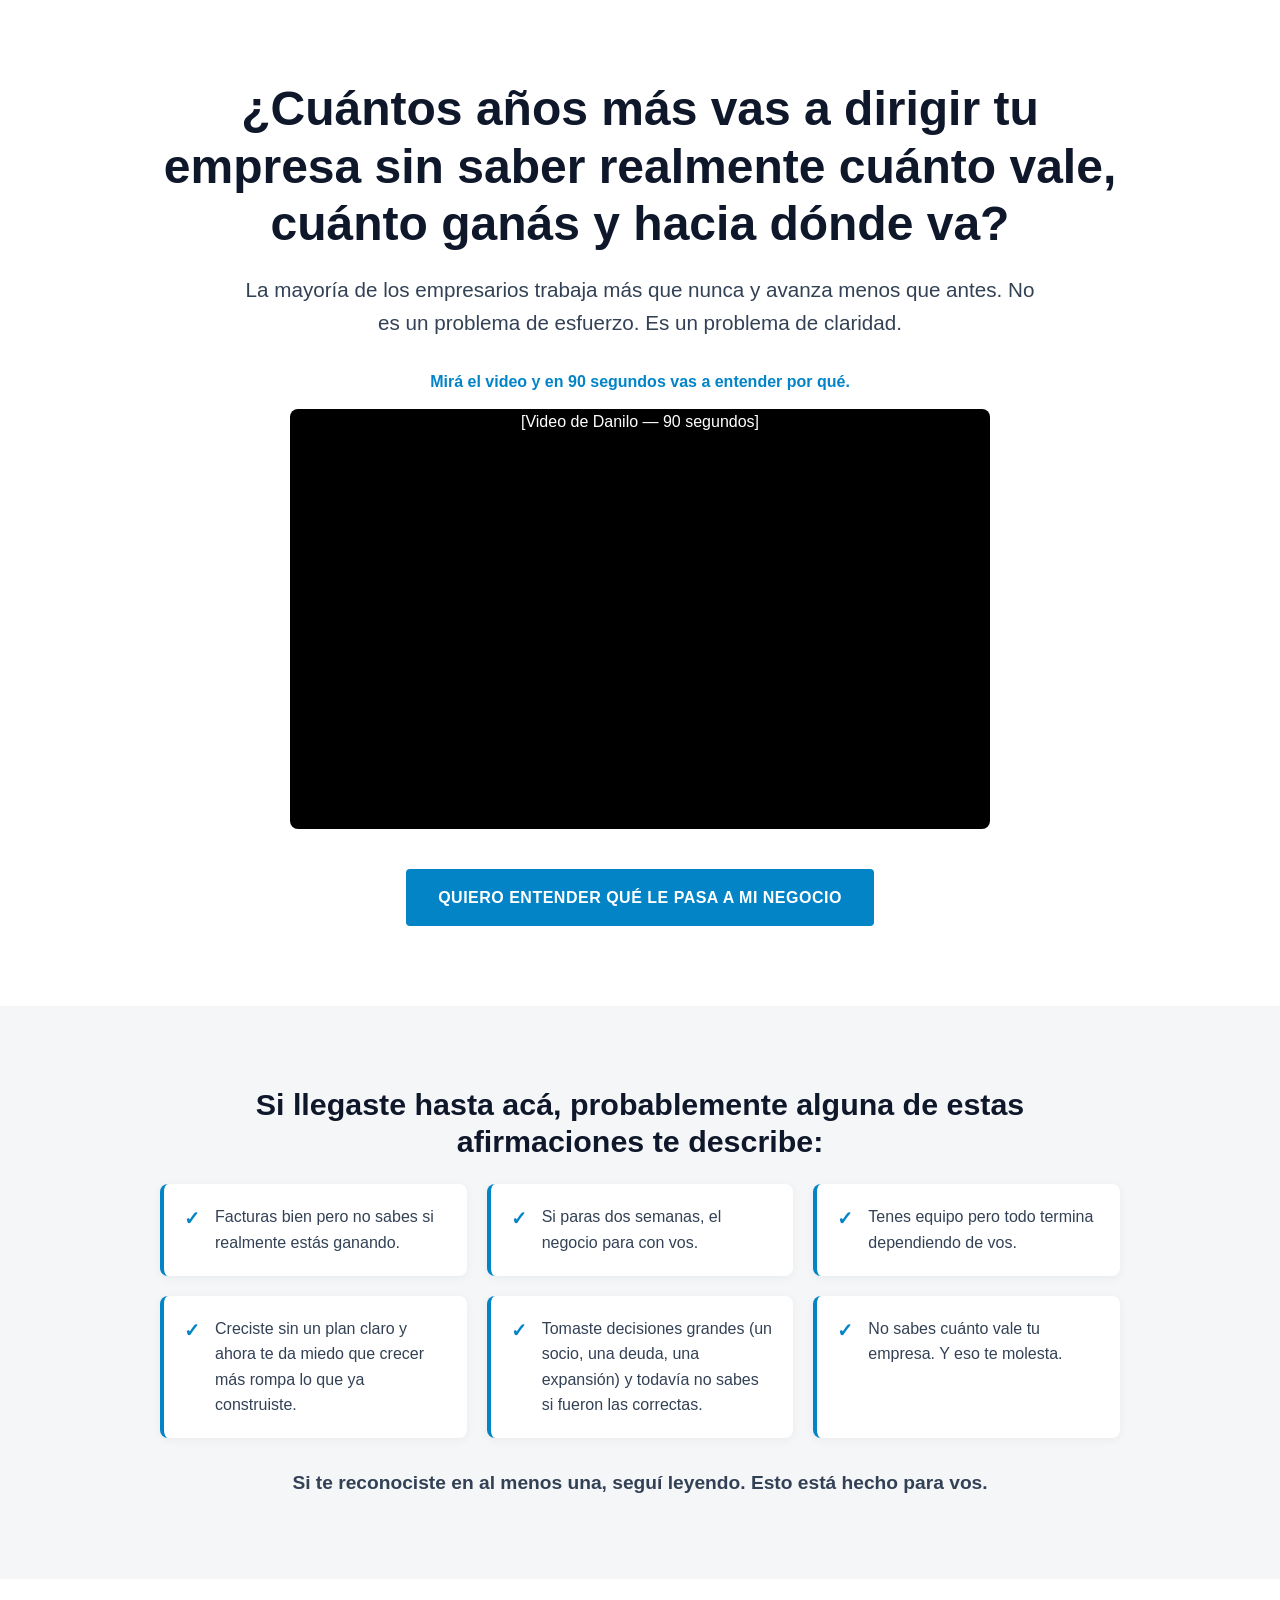
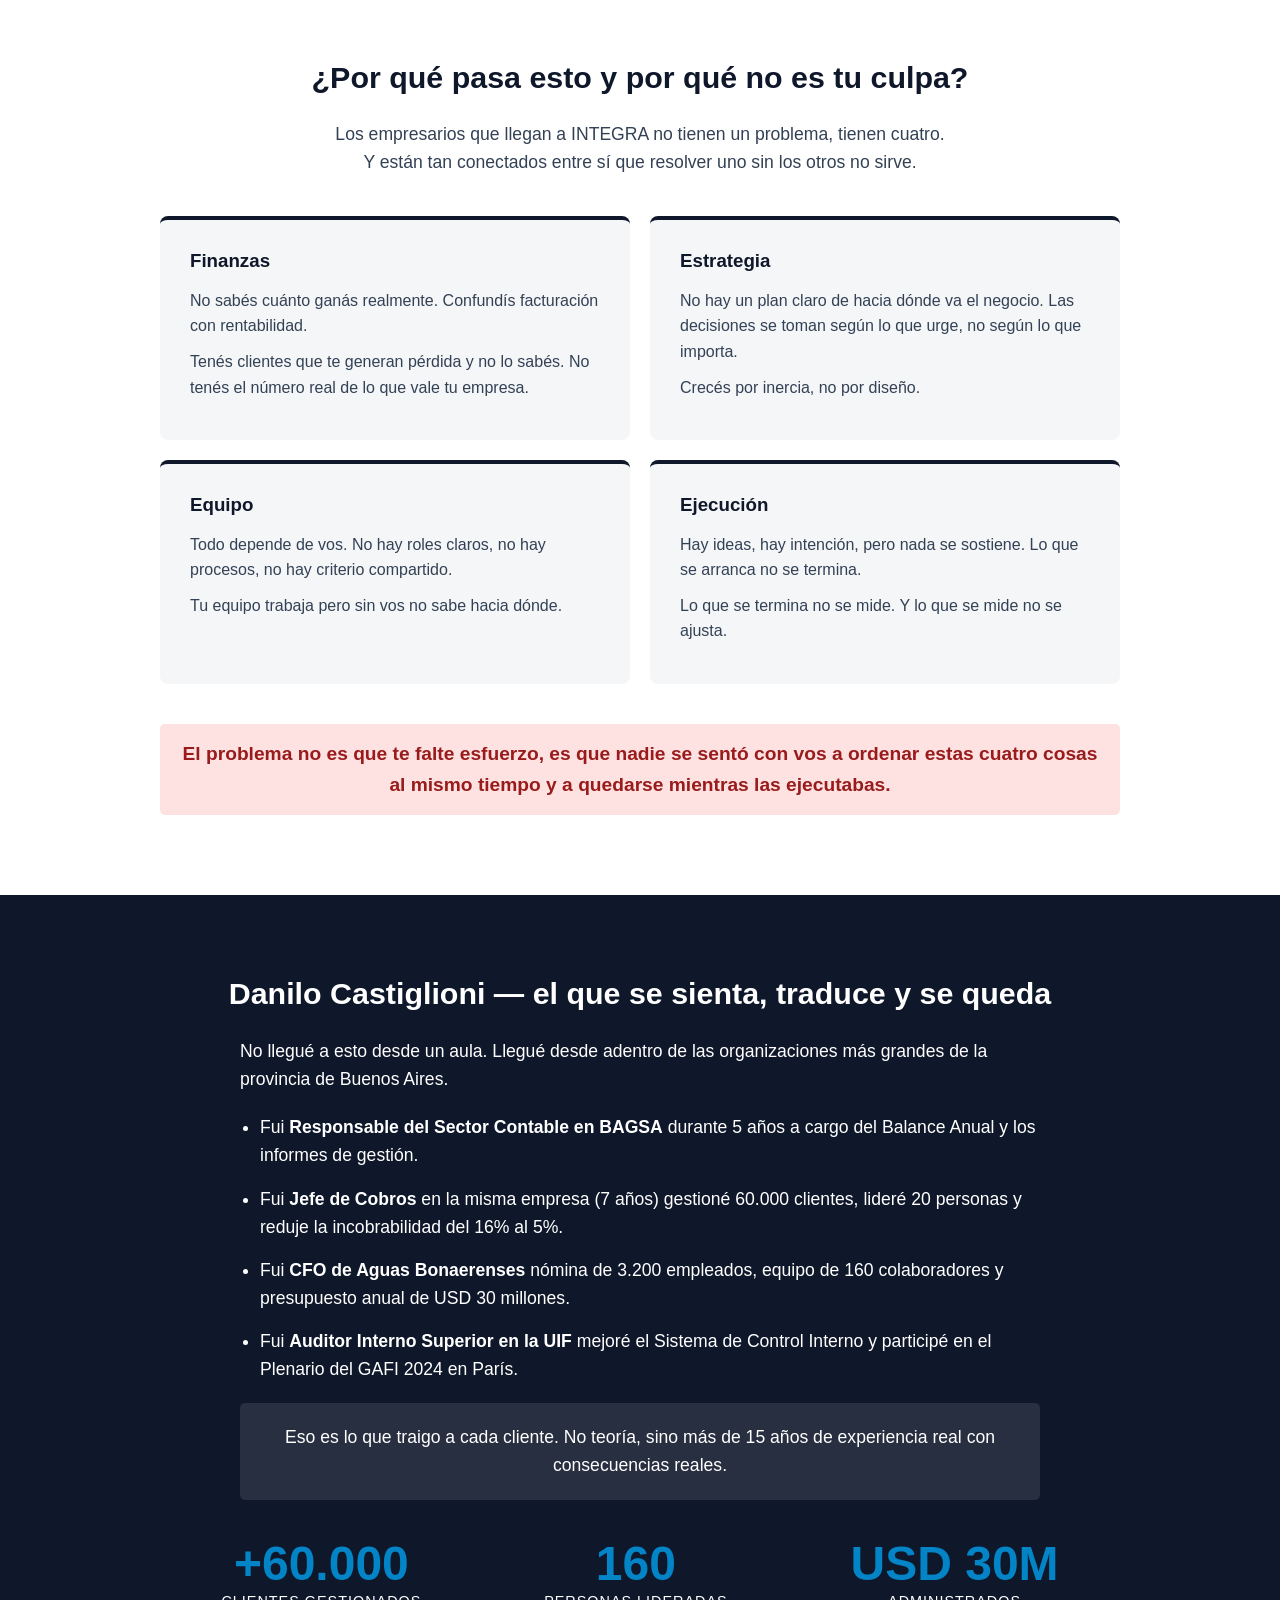
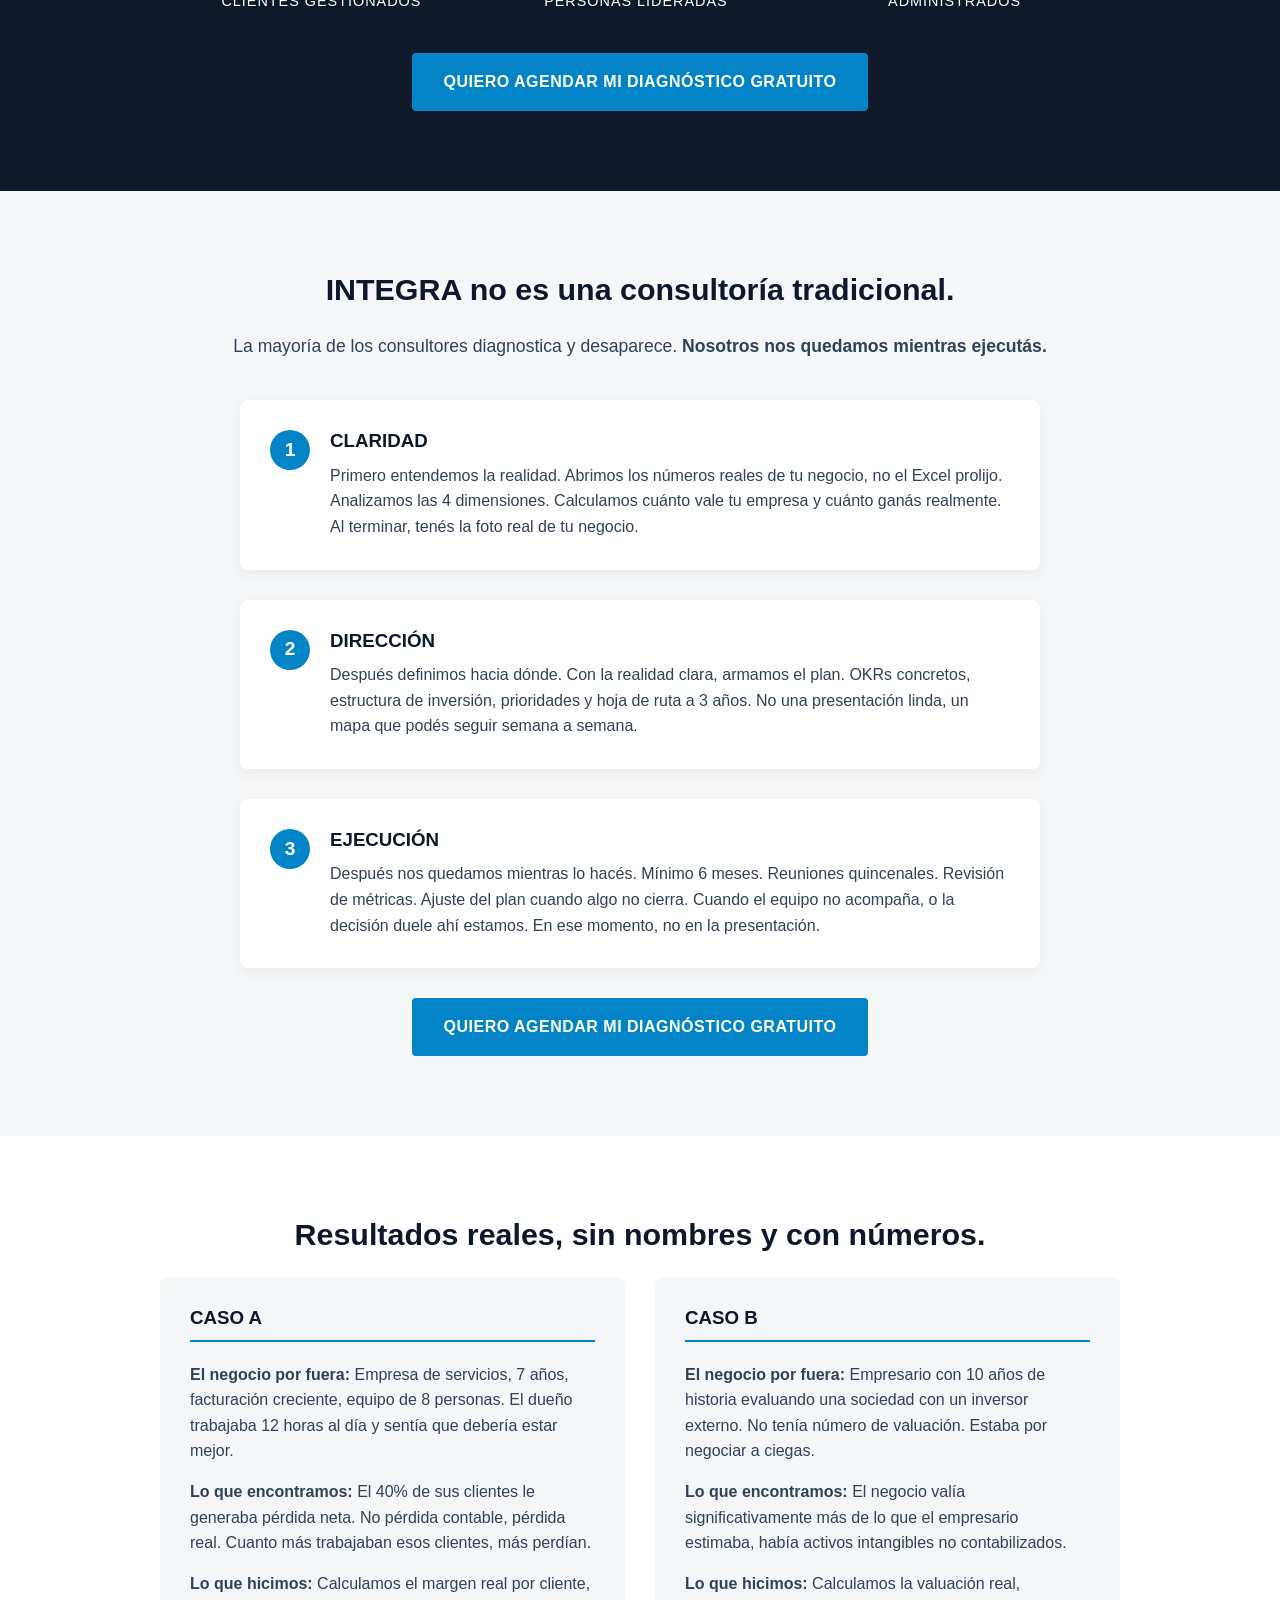
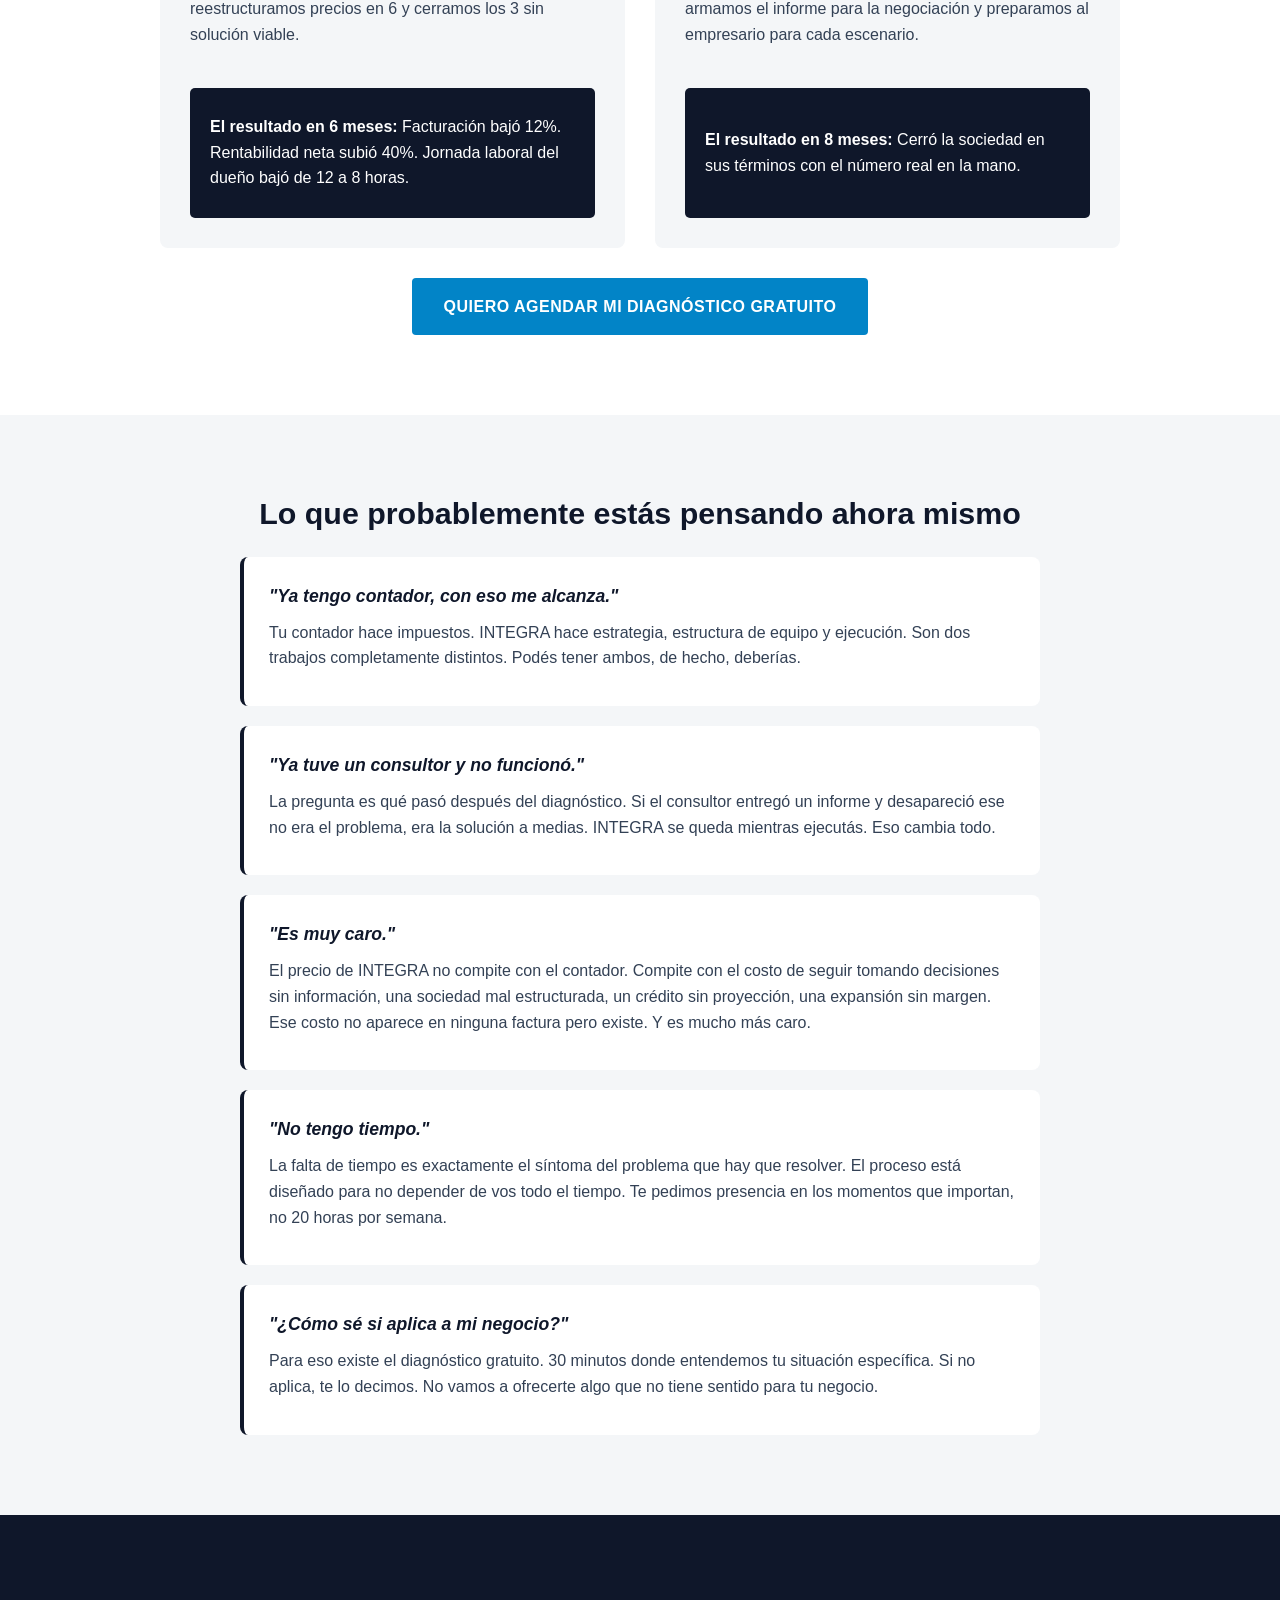
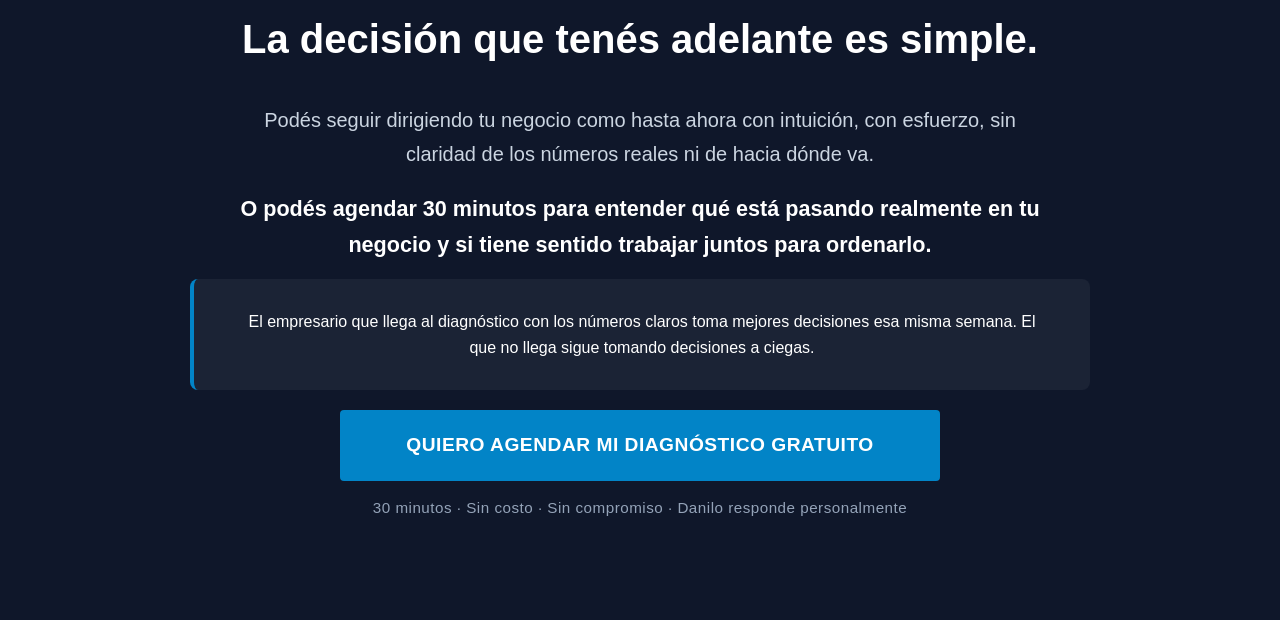
==== commit fc9255d2: "Fix HTML encoding issues in index.html" ====
--- a/index.html
+++ b/index.html
@@ -30,12 +30,12 @@
             <h2 class="titulo-seccion">Si llegaste hasta acá, probablemente alguna de estas afirmaciones te describe:</h2>
             
             <div class="grid-checkboxes">
-                <div class="card-check"><span class="check">✓</span> <p>Factura bien pero no sabe si realmente está ganando.</p></div>
-                <div class="card-check"><span class="check">✓</span> <p>Si para dos semanas, el negocio para con él.</p></div>
-                <div class="card-check"><span class="check">✓</span> <p>Tiene equipo pero todo termina dependiendo de él.</p></div>
-                <div class="card-check"><span class="check">✓</span> <p>Creció sin un plan claro y ahora le da miedo que crecer más rompa lo que ya construyó.</p></div>
-                <div class="card-check"><span class="check">✓</span> <p>Tomó decisiones grandes (un socio, una deuda, una expansión) y todavía no sabe si fueron las correctas.</p></div>
-                <div class="card-check"><span class="check">✓</span> <p>No sabe cuánto vale su empresa. Y eso lo molesta.</p></div>
+                <div class="card-check"><span class="check">✓</span> <p>Facturas bien pero no sabes si realmente estás ganando.</p></div>
+                <div class="card-check"><span class="check">✓</span> <p>Si paras dos semanas, el negocio para con vos.</p></div>
+                <div class="card-check"><span class="check">✓</span> <p>Tenes equipo pero todo termina dependiendo de vos.</p></div>
+                <div class="card-check"><span class="check">✓</span> <p>Creciste sin un plan claro y ahora te da miedo que crecer más rompa lo que ya construiste.</p></div>
+                <div class="card-check"><span class="check">✓</span> <p>Tomaste decisiones grandes (un socio, una deuda, una expansión) y todavía no sabes si fueron las correctas.</p></div>
+                <div class="card-check"><span class="check">✓</span> <p>No sabes cuánto vale tu empresa. Y eso te molesta.</p></div>
             </div>
 
             <p class="cierre-seccion"><strong>Si te reconociste en al menos una, seguí leyendo. Esto está hecho para vos.</strong></p>
@@ -232,4 +232,4 @@
 
     <script src="script.js"></script>
 </body>
-</html>+</html>
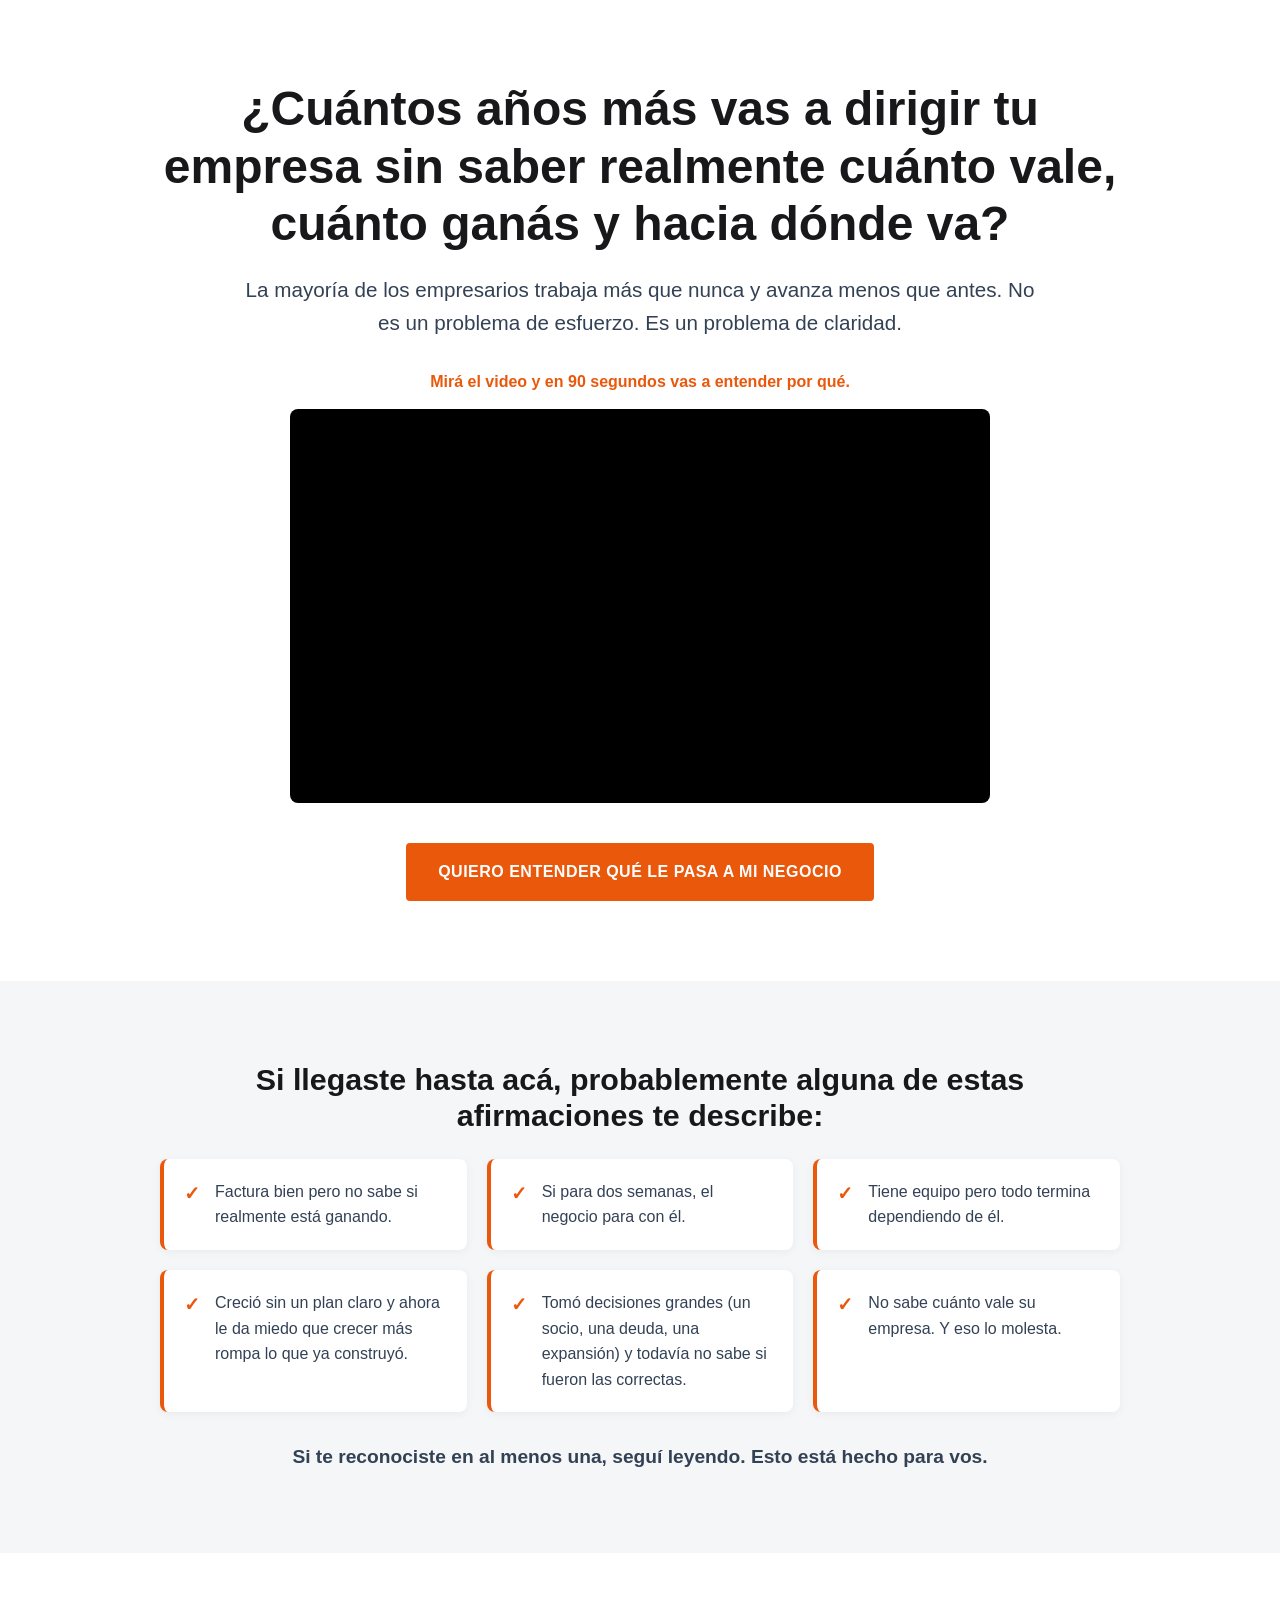
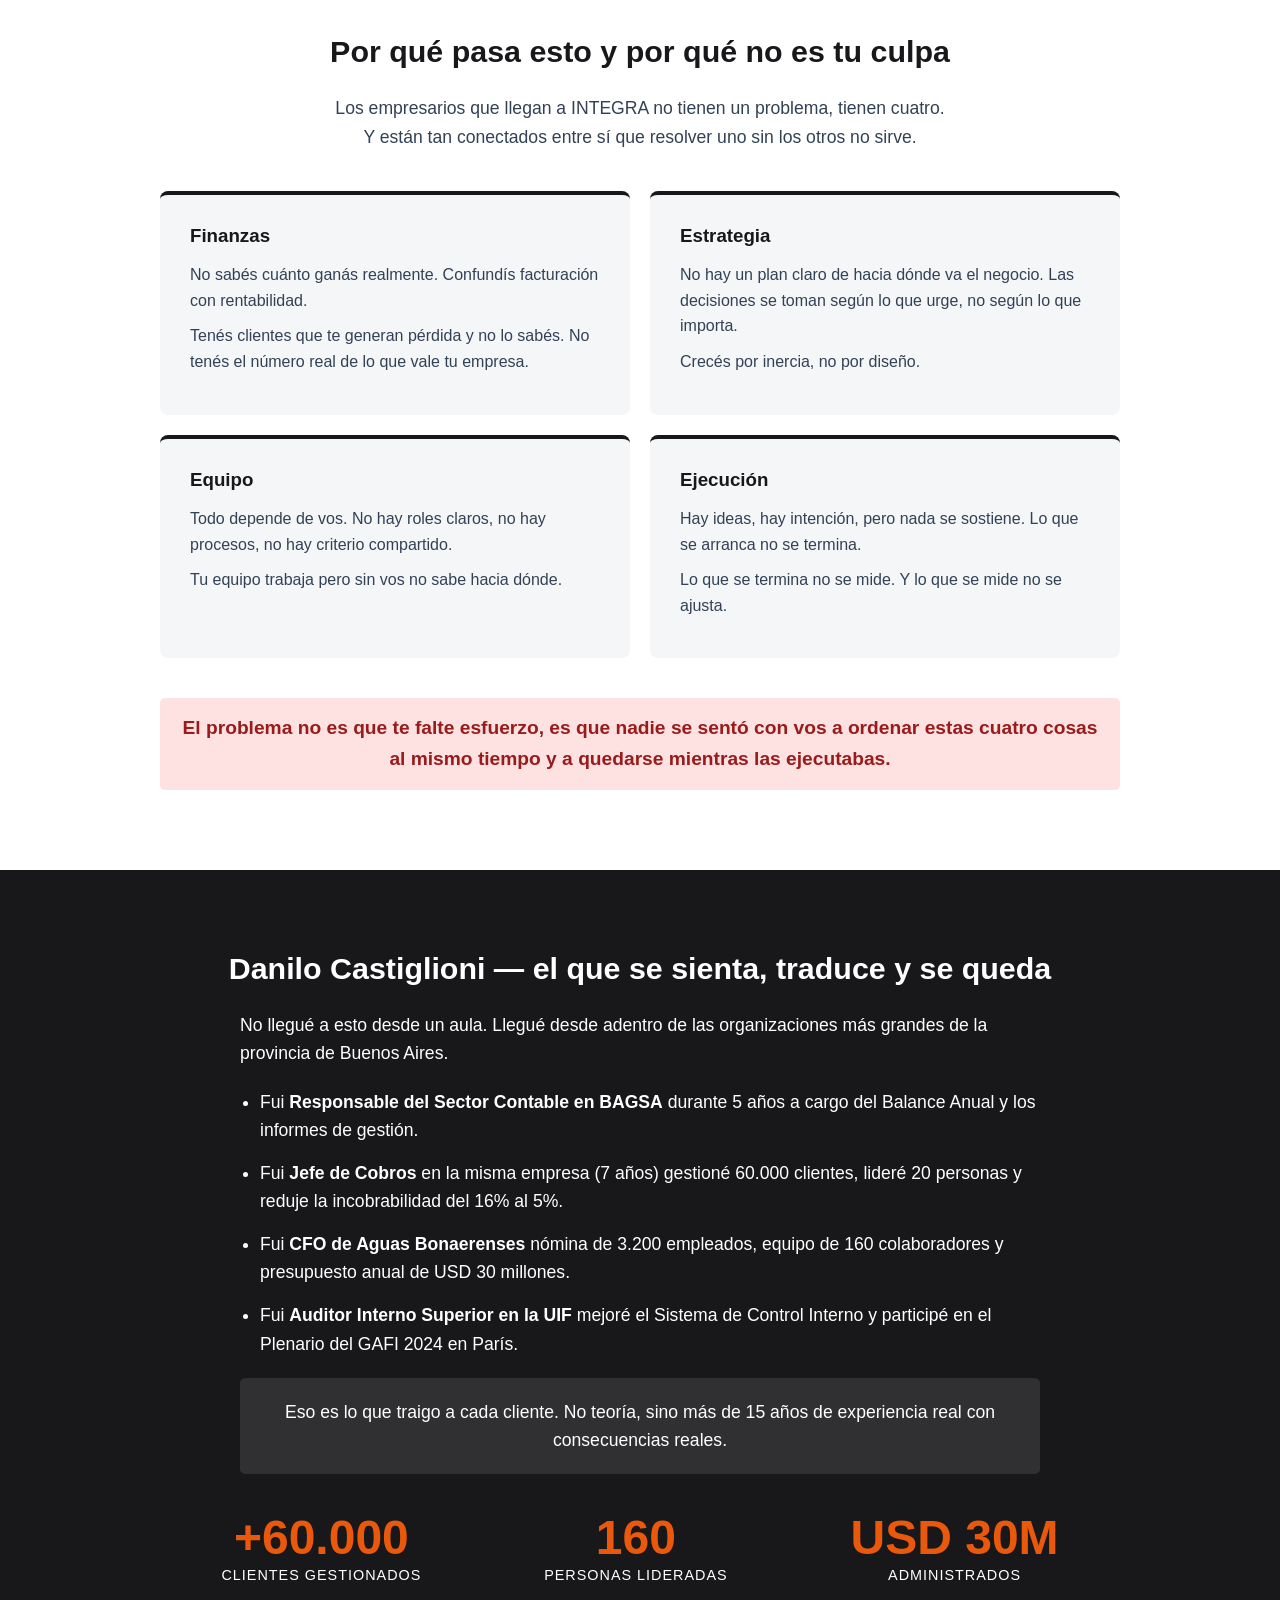
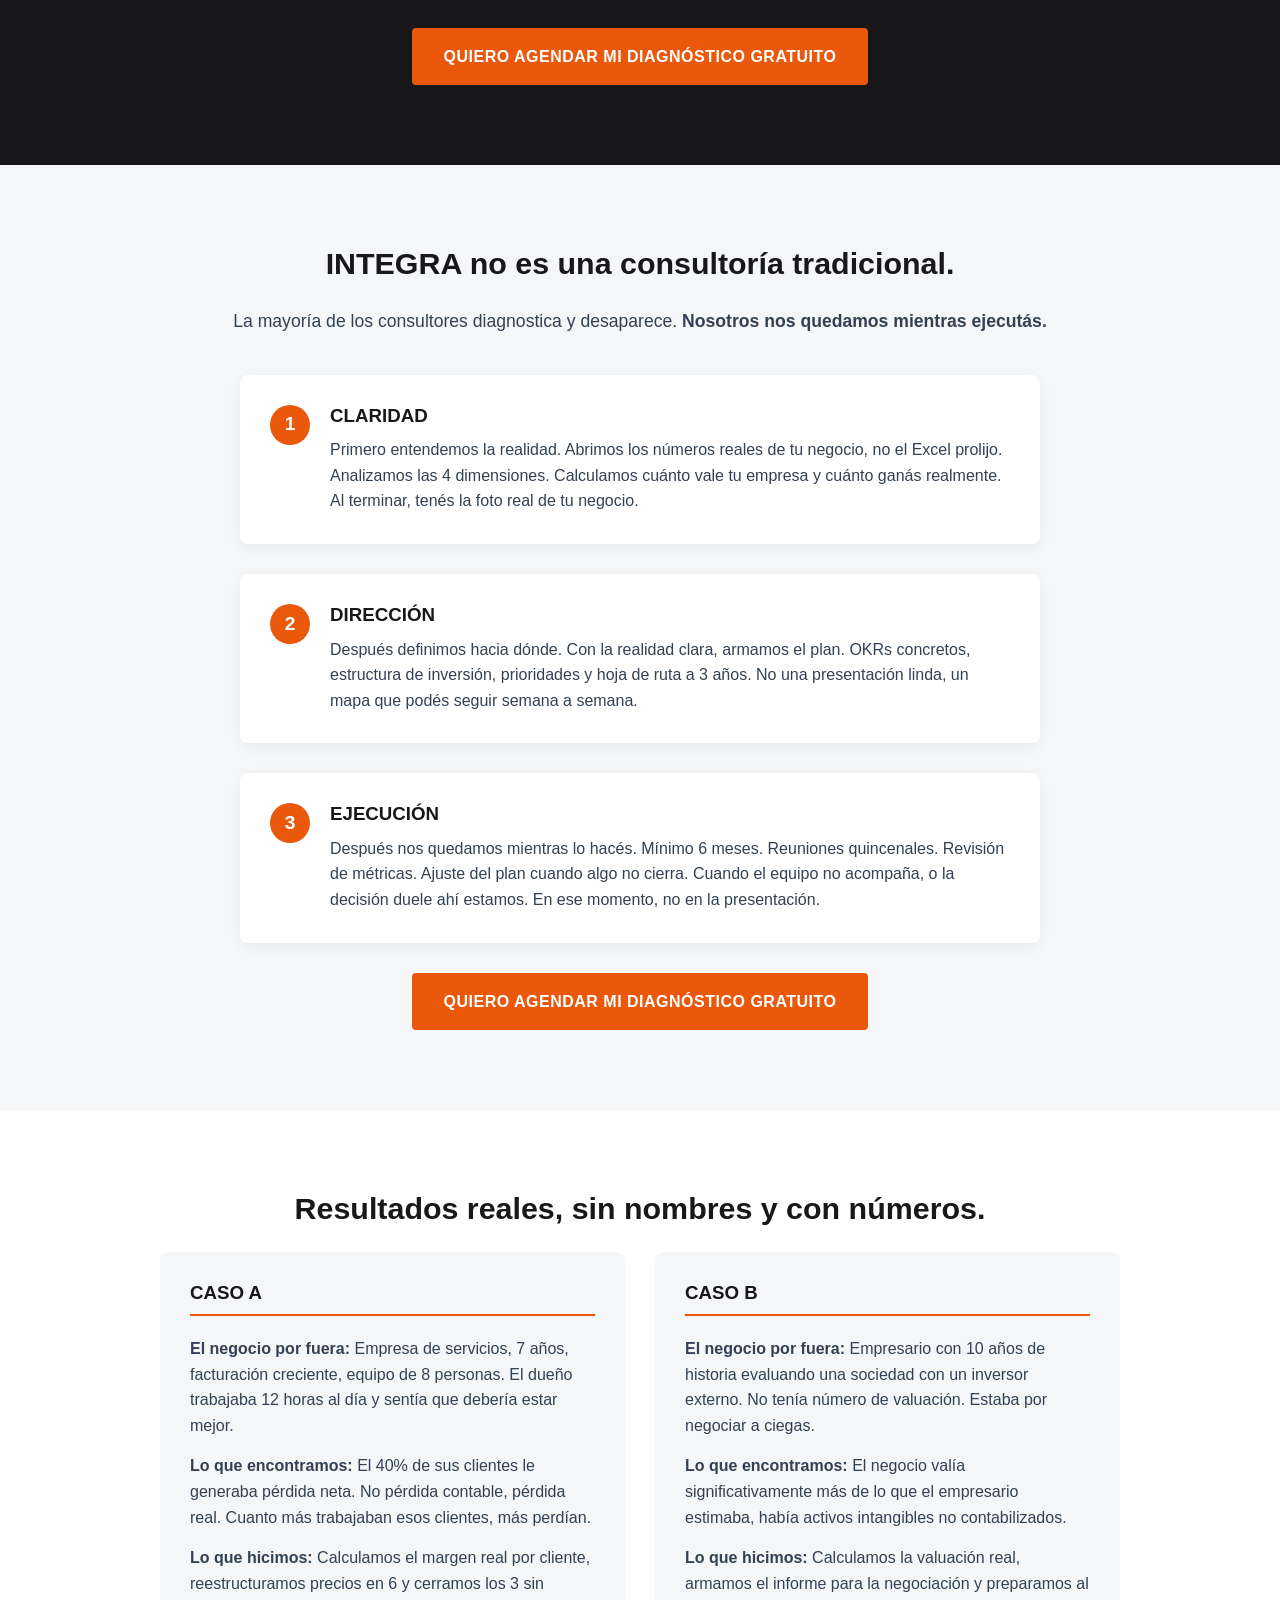
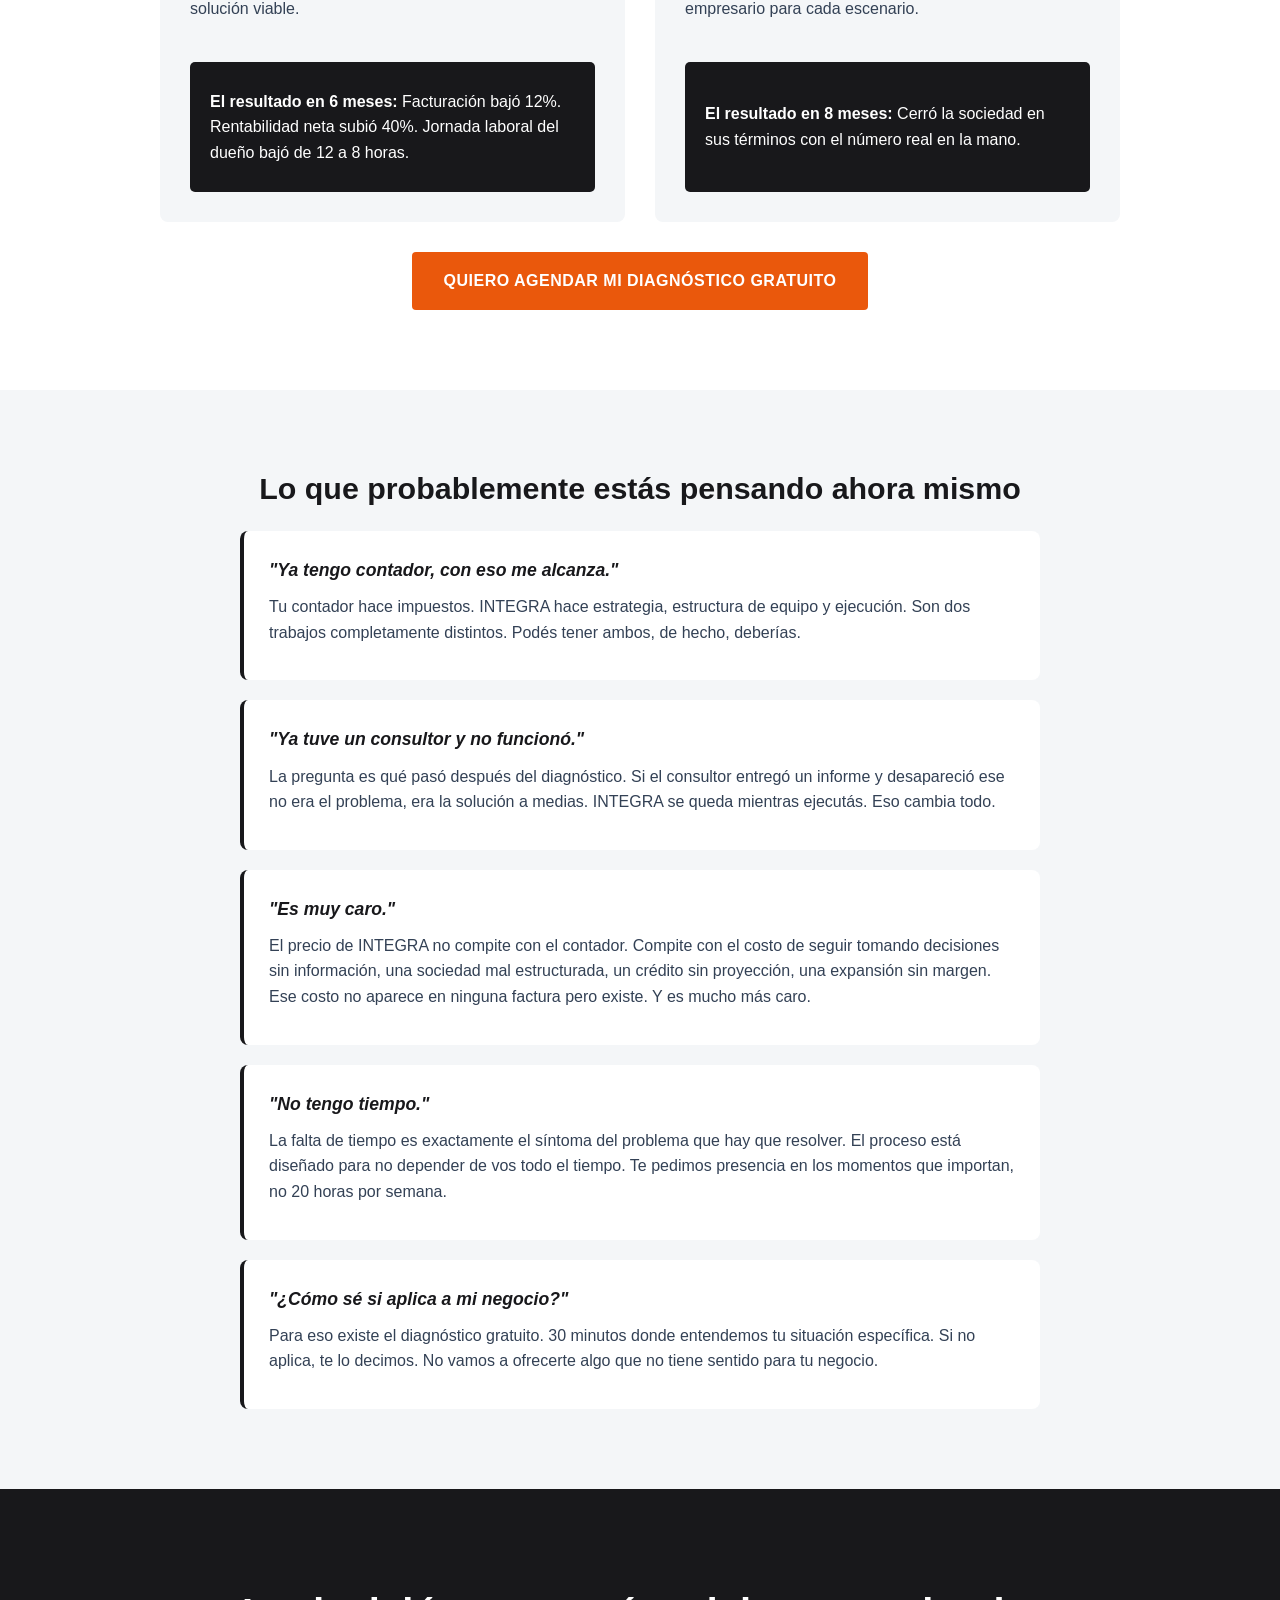
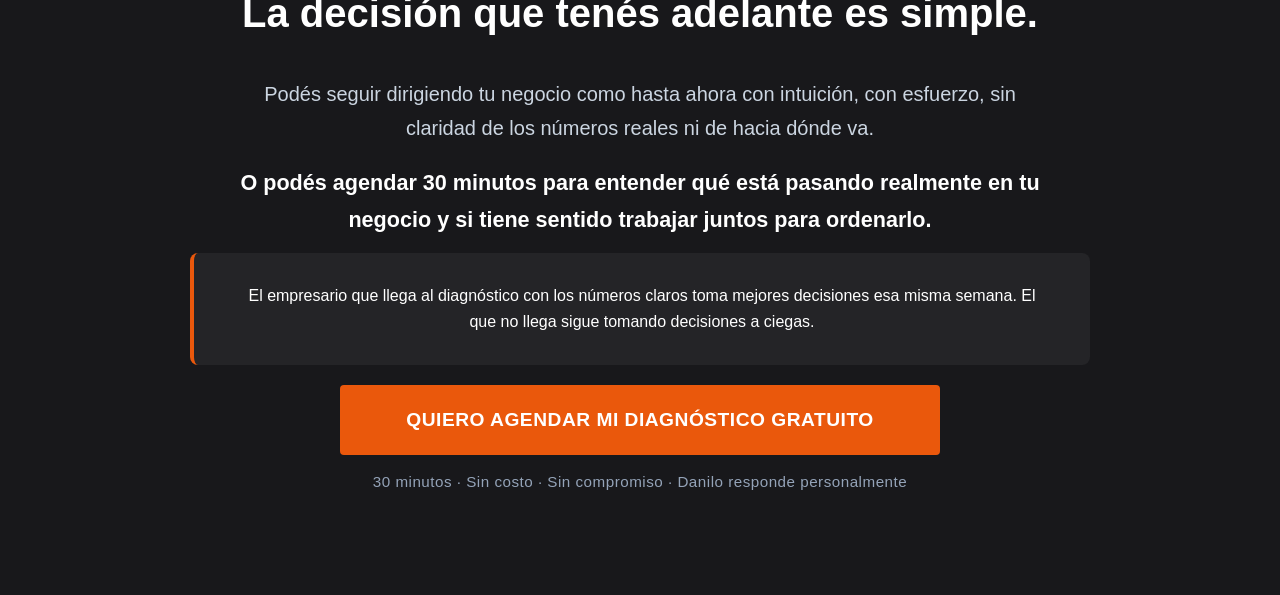
==== commit 7efe9a01: "Add files via upload" ====
--- a/index.html
+++ b/index.html
@@ -5,6 +5,9 @@
     <meta name="viewport" content="width=device-width, initial-scale=1.0">
     <title>INTEGRA | Claridad para tu negocio</title>
     <link rel="stylesheet" href="style.css">
+    
+    <link href="https://assets.calendly.com/assets/external/widget.css" rel="stylesheet">
+    <script src="https://assets.calendly.com/assets/external/widget.js" type="text/javascript" async></script>
 </head>
 <body>
 
@@ -17,11 +20,11 @@
             
             <div class="vsl-container">
                 <div class="video-placeholder">
-                    <p>[Video de Danilo — 90 segundos]</p>
-                </div>
-            </div>
-
-            <a href="https://calendly.com/lmalevazquez6/30min" class="btn btn-principal">QUIERO ENTENDER QUÉ LE PASA A MI NEGOCIO</a>
+                    <iframe src="https://player.vimeo.com/video/1184225442?badge=0&autopause=0&player_id=0&app_id=58479&title=0&byline=0&portrait=0" frameborder="0" allow="autoplay; fullscreen; picture-in-picture; clipboard-write; encrypted-media; web-share" style="position:absolute;top:0;left:0;width:100%;height:100%;" title="INTEGRA - El verdadero problema de tu negocio"></iframe>
+                </div>
+            </div>
+
+            <a href="#" class="btn btn-principal" onclick="Calendly.initPopupWidget({url: 'https://calendly.com/lmalevazquez6/30min?hide_event_type_details=1&hide_gdpr_banner=1'});return false;">QUIERO ENTENDER QUÉ LE PASA A MI NEGOCIO</a>
         </div>
     </header>
 
@@ -30,12 +33,12 @@
             <h2 class="titulo-seccion">Si llegaste hasta acá, probablemente alguna de estas afirmaciones te describe:</h2>
             
             <div class="grid-checkboxes">
-                <div class="card-check"><span class="check">✓</span> <p>Facturas bien pero no sabes si realmente estás ganando.</p></div>
-                <div class="card-check"><span class="check">✓</span> <p>Si paras dos semanas, el negocio para con vos.</p></div>
-                <div class="card-check"><span class="check">✓</span> <p>Tenes equipo pero todo termina dependiendo de vos.</p></div>
-                <div class="card-check"><span class="check">✓</span> <p>Creciste sin un plan claro y ahora te da miedo que crecer más rompa lo que ya construiste.</p></div>
-                <div class="card-check"><span class="check">✓</span> <p>Tomaste decisiones grandes (un socio, una deuda, una expansión) y todavía no sabes si fueron las correctas.</p></div>
-                <div class="card-check"><span class="check">✓</span> <p>No sabes cuánto vale tu empresa. Y eso te molesta.</p></div>
+                <div class="card-check"><span class="check">✓</span> <p>Factura bien pero no sabe si realmente está ganando.</p></div>
+                <div class="card-check"><span class="check">✓</span> <p>Si para dos semanas, el negocio para con él.</p></div>
+                <div class="card-check"><span class="check">✓</span> <p>Tiene equipo pero todo termina dependiendo de él.</p></div>
+                <div class="card-check"><span class="check">✓</span> <p>Creció sin un plan claro y ahora le da miedo que crecer más rompa lo que ya construyó.</p></div>
+                <div class="card-check"><span class="check">✓</span> <p>Tomó decisiones grandes (un socio, una deuda, una expansión) y todavía no sabe si fueron las correctas.</p></div>
+                <div class="card-check"><span class="check">✓</span> <p>No sabe cuánto vale su empresa. Y eso lo molesta.</p></div>
             </div>
 
             <p class="cierre-seccion"><strong>Si te reconociste en al menos una, seguí leyendo. Esto está hecho para vos.</strong></p>
@@ -44,7 +47,7 @@
 
     <section class="problema">
         <div class="container">
-            <h2 class="titulo-seccion"> ¿Por qué pasa esto y por qué no es tu culpa?</h2>
+            <h2 class="titulo-seccion">Por qué pasa esto y por qué no es tu culpa</h2>
             <p class="intro-texto">
                 Los empresarios que llegan a INTEGRA no tienen un problema, tienen cuatro.<br>
                 Y están tan conectados entre sí que resolver uno sin los otros no sirve.
@@ -109,7 +112,7 @@
             </div>
 
             <div class="center-btn">
-                <a href="https://calendly.com/lmalevazquez6/30min" class="btn btn-principal">QUIERO AGENDAR MI DIAGNÓSTICO GRATUITO</a>
+                <a href="#" class="btn btn-principal" onclick="Calendly.initPopupWidget({url: 'https://calendly.com/lmalevazquez6/30min?hide_event_type_details=1&hide_gdpr_banner=1'});return false;">QUIERO AGENDAR MI DIAGNÓSTICO GRATUITO</a>
             </div>
         </div>
     </section>
@@ -144,7 +147,7 @@
             </div>
 
             <div class="center-btn">
-                <a href="https://calendly.com/lmalevazquez6/30min" class="btn btn-principal">QUIERO AGENDAR MI DIAGNÓSTICO GRATUITO</a>
+                <a href="#" class="btn btn-principal" onclick="Calendly.initPopupWidget({url: 'https://calendly.com/lmalevazquez6/30min?hide_event_type_details=1&hide_gdpr_banner=1'});return false;">QUIERO AGENDAR MI DIAGNÓSTICO GRATUITO</a>
             </div>
         </div>
     </section>
@@ -180,7 +183,7 @@
             </div>
 
             <div class="center-btn mt-40">
-                <a href="https://calendly.com/lmalevazquez6/30min" class="btn btn-principal">QUIERO AGENDAR MI DIAGNÓSTICO GRATUITO</a>
+                <a href="#" class="btn btn-principal" onclick="Calendly.initPopupWidget({url: 'https://calendly.com/lmalevazquez6/30min?hide_event_type_details=1&hide_gdpr_banner=1'});return false;">QUIERO AGENDAR MI DIAGNÓSTICO GRATUITO</a>
             </div>
         </div>
     </section>
@@ -221,15 +224,16 @@
             <p class="texto-grande">Podés seguir dirigiendo tu negocio como hasta ahora con intuición, con esfuerzo, sin claridad de los números reales ni de hacia dónde va.</p>
             <p class="texto-grande"><strong>O podés agendar 30 minutos para entender qué está pasando realmente en tu negocio y si tiene sentido trabajar juntos para ordenarlo.</strong></p>
             
-            <p class="highlight-blanco cta-desktop-wide">El  empresario que llega al diagnóstico con los números claros toma mejores decisiones esa misma semana. El que no llega sigue tomando decisiones a ciegas.</p>
+            <p class="highlight-blanco cta-desktop-wide">El empresario que llega al diagnóstico con los números claros toma mejores decisiones esa misma semana. El que no llega sigue tomando decisiones a ciegas.</p>
 
             <div class="caja-accion mt-40">
-                <a href="https://calendly.com/lmalevazquez6/30min" class="btn btn-gigante">QUIERO AGENDAR MI DIAGNÓSTICO GRATUITO</a>
+                <a href="#" class="btn btn-gigante" onclick="Calendly.initPopupWidget({url: 'https://calendly.com/lmalevazquez6/30min?hide_event_type_details=1&hide_gdpr_banner=1'});return false;">QUIERO AGENDAR MI DIAGNÓSTICO GRATUITO</a>
                 <p class="bajada-btn">30 minutos · Sin costo · Sin compromiso · Danilo responde personalmente</p>
             </div>
         </div>
     </section>
 
+    <script src="https://player.vimeo.com/api/player.js"></script>
     <script src="script.js"></script>
 </body>
-</html>
+</html>
--- a/style.css
+++ b/style.css
@@ -4,9 +4,9 @@
 :root {
     --color-fondo: #ffffff;
     --color-gris: #f4f6f8;
-    --color-oscuro: #0f172a; /* Azul noche corporativo */
-    --color-acento: #0284c7; /* Azul eléctrico botones */
-    --color-acento-hover: #0369a1;
+    --color-oscuro: #18181b; /* Gris oscuro elegante */
+    --color-acento: #ea580c; /* Naranja VSL */
+    --color-acento-hover: #c2410c;
     --color-texto: #334155;
     --color-blanco: #ffffff;
     --fuente: 'Inter', -apple-system, BlinkMacSystemFont, 'Segoe UI', Roboto, sans-serif;
@@ -268,4 +268,4 @@
 .fade-in.visible {
     opacity: 1;
     transform: translateY(0);
-}
+}
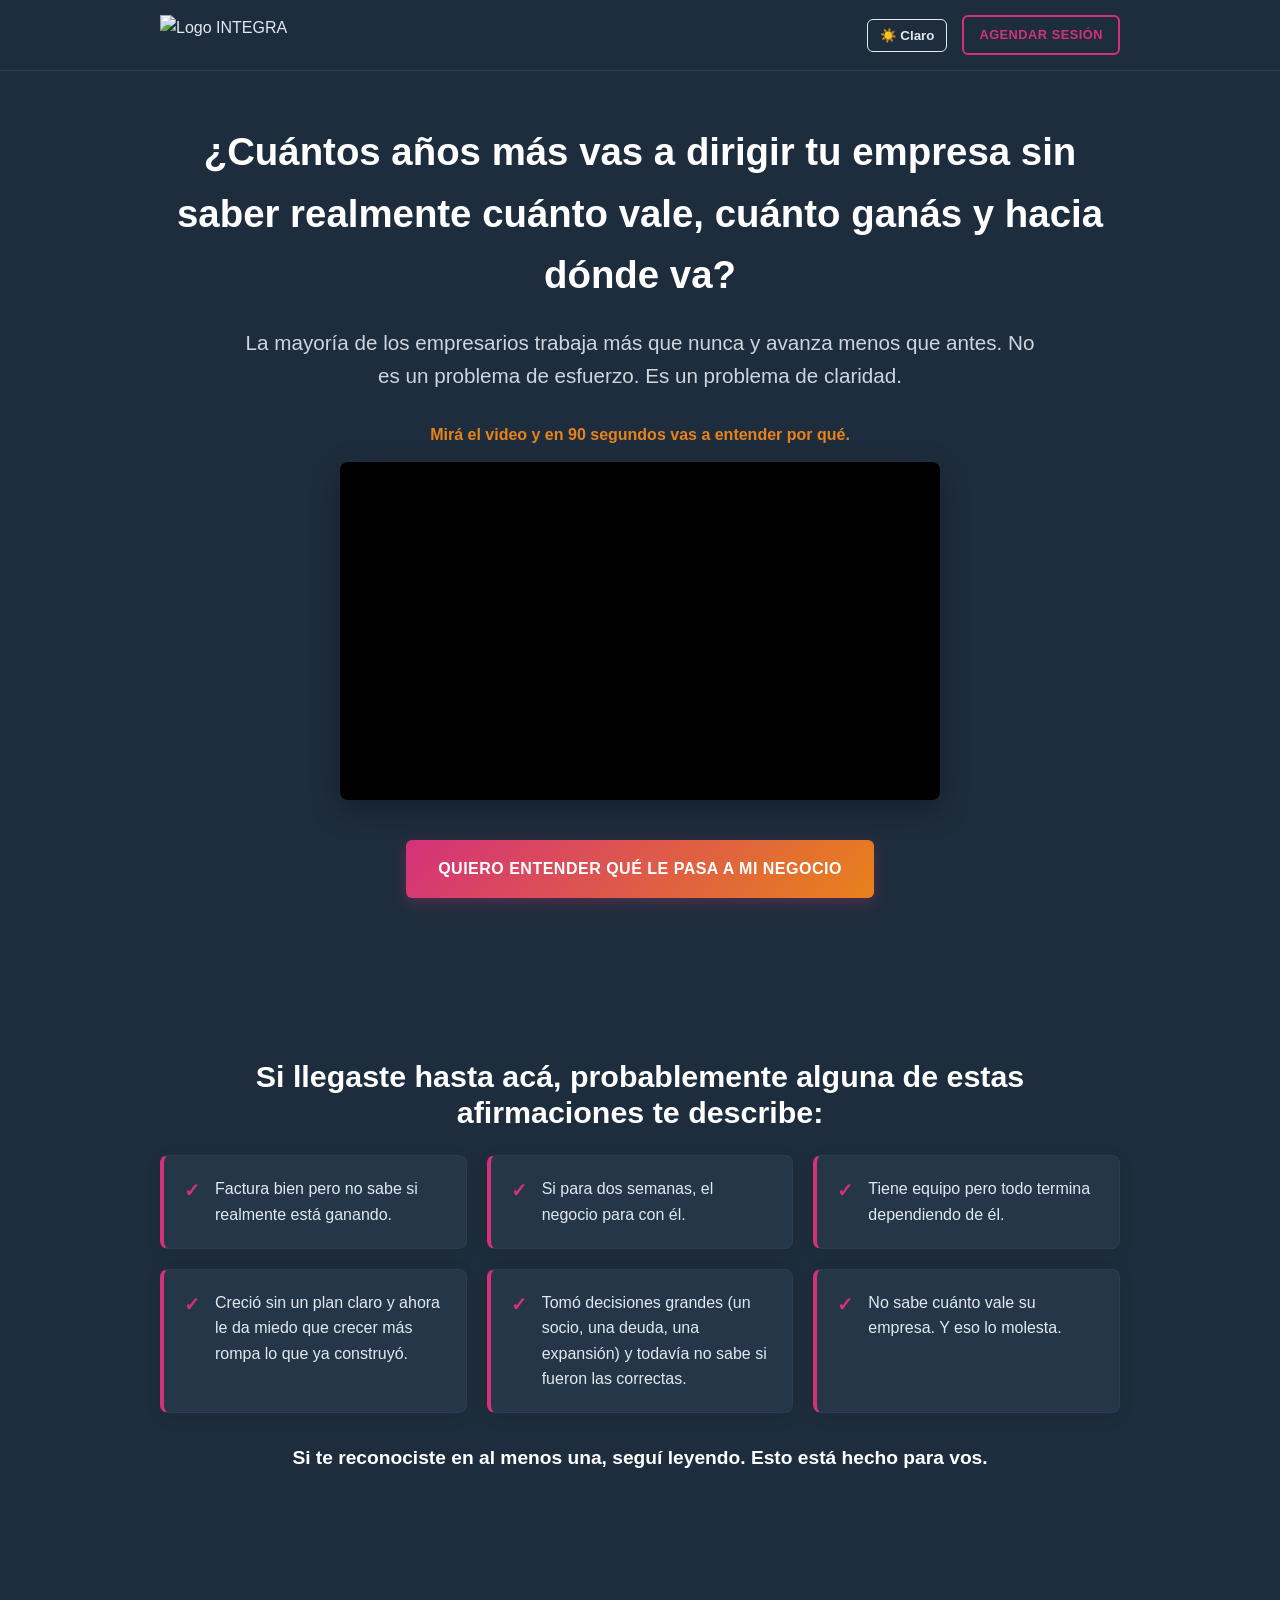
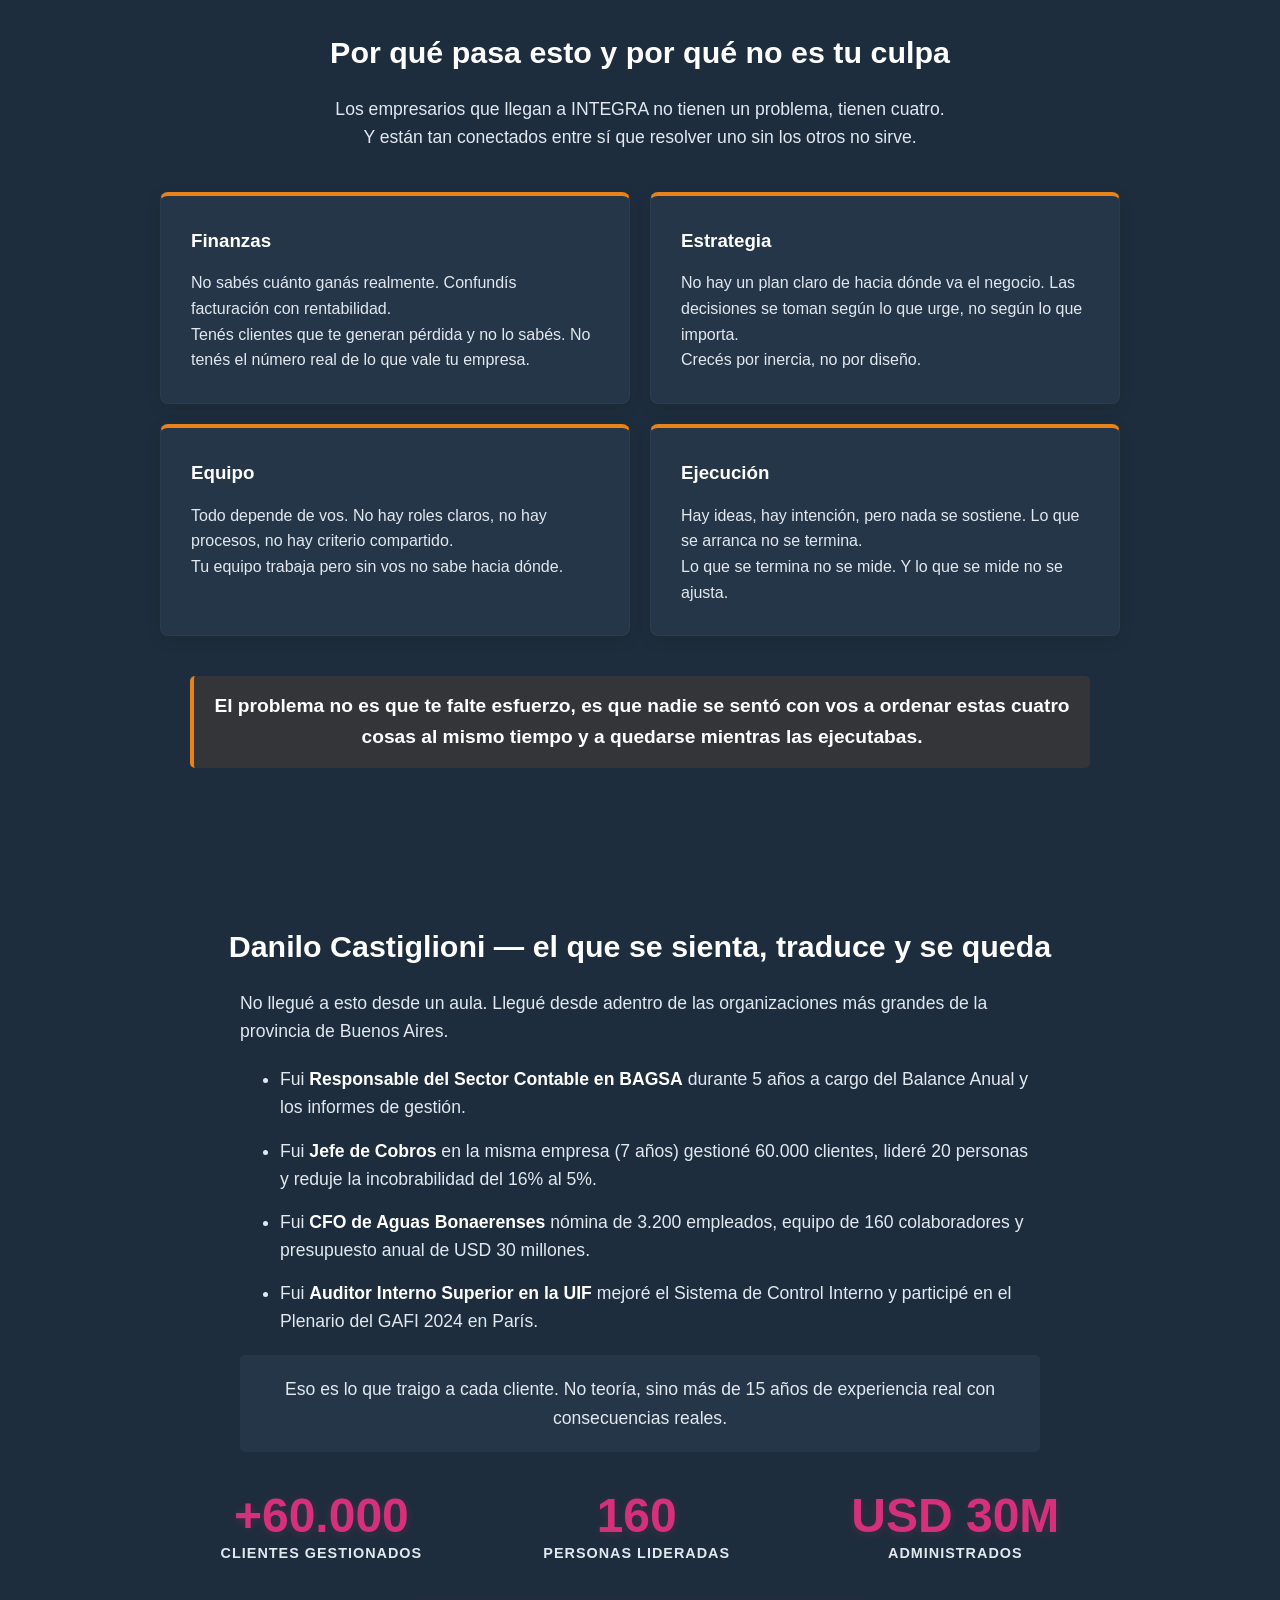
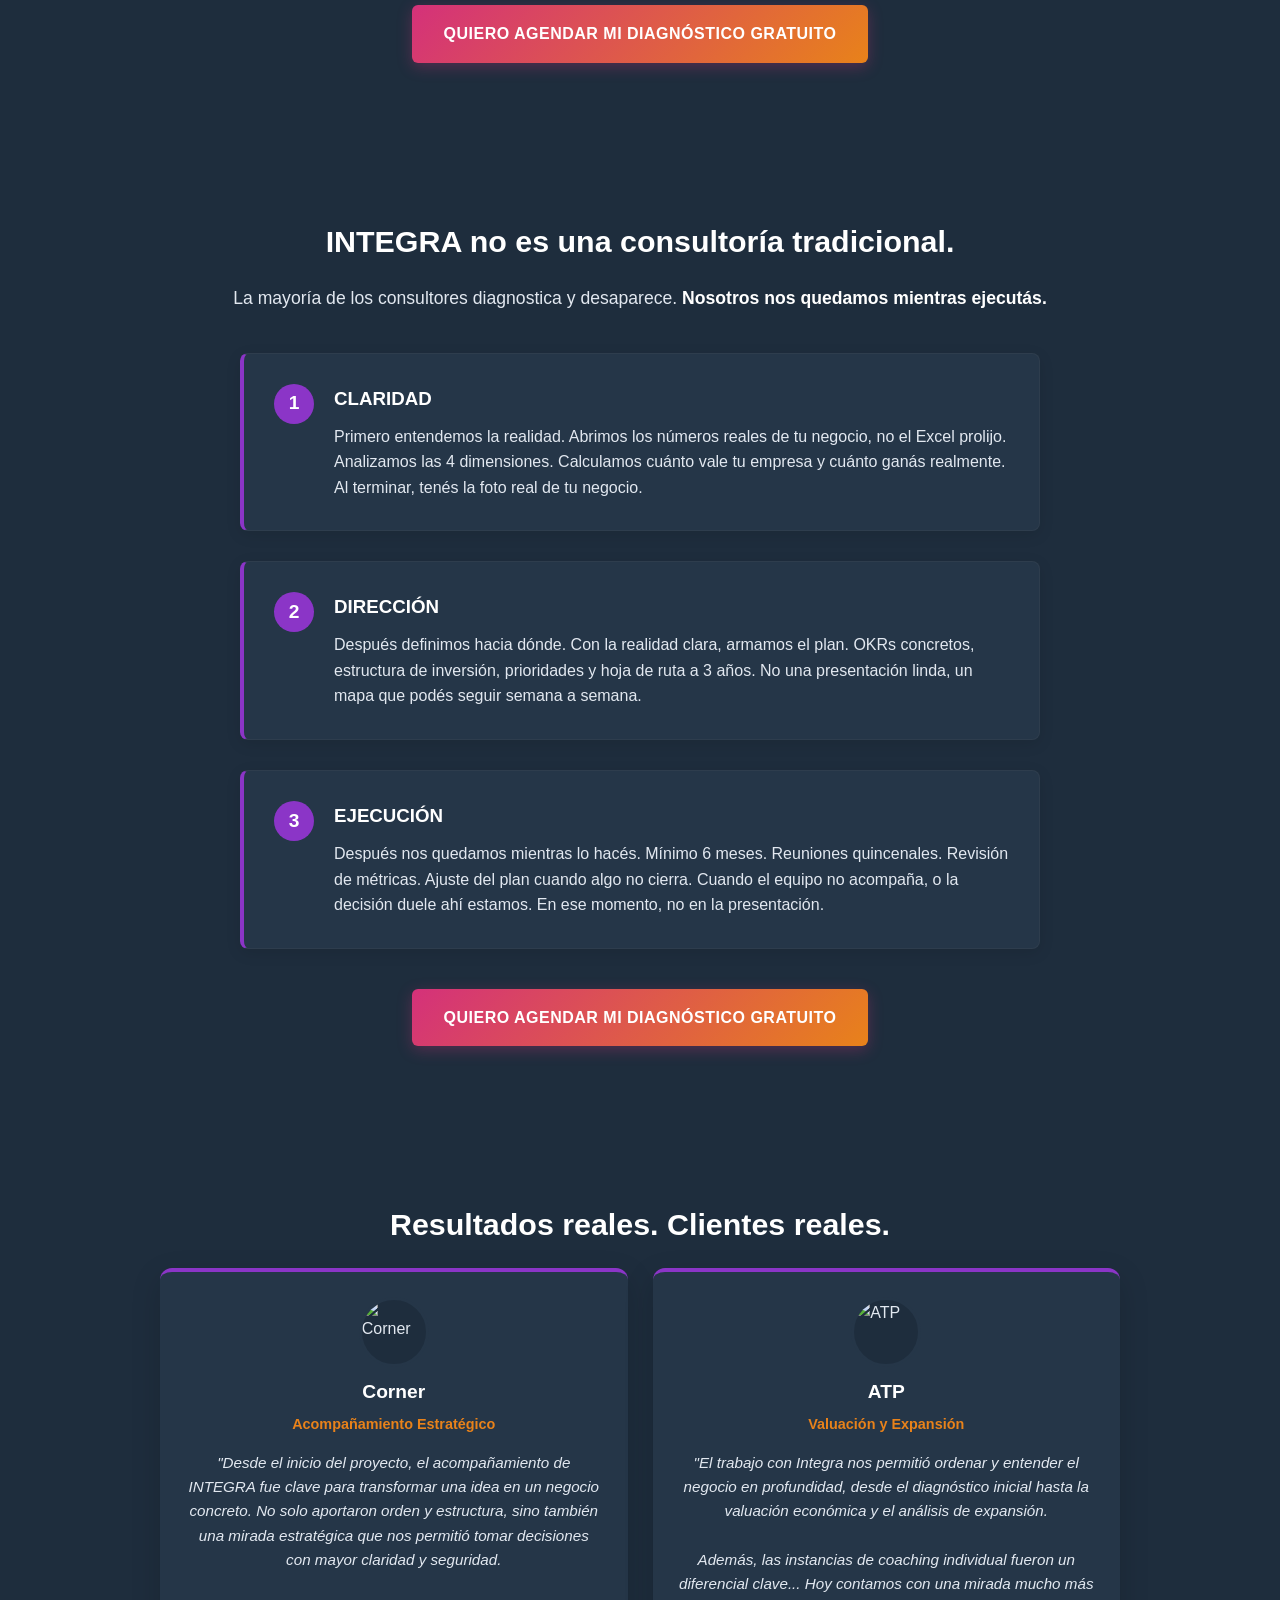
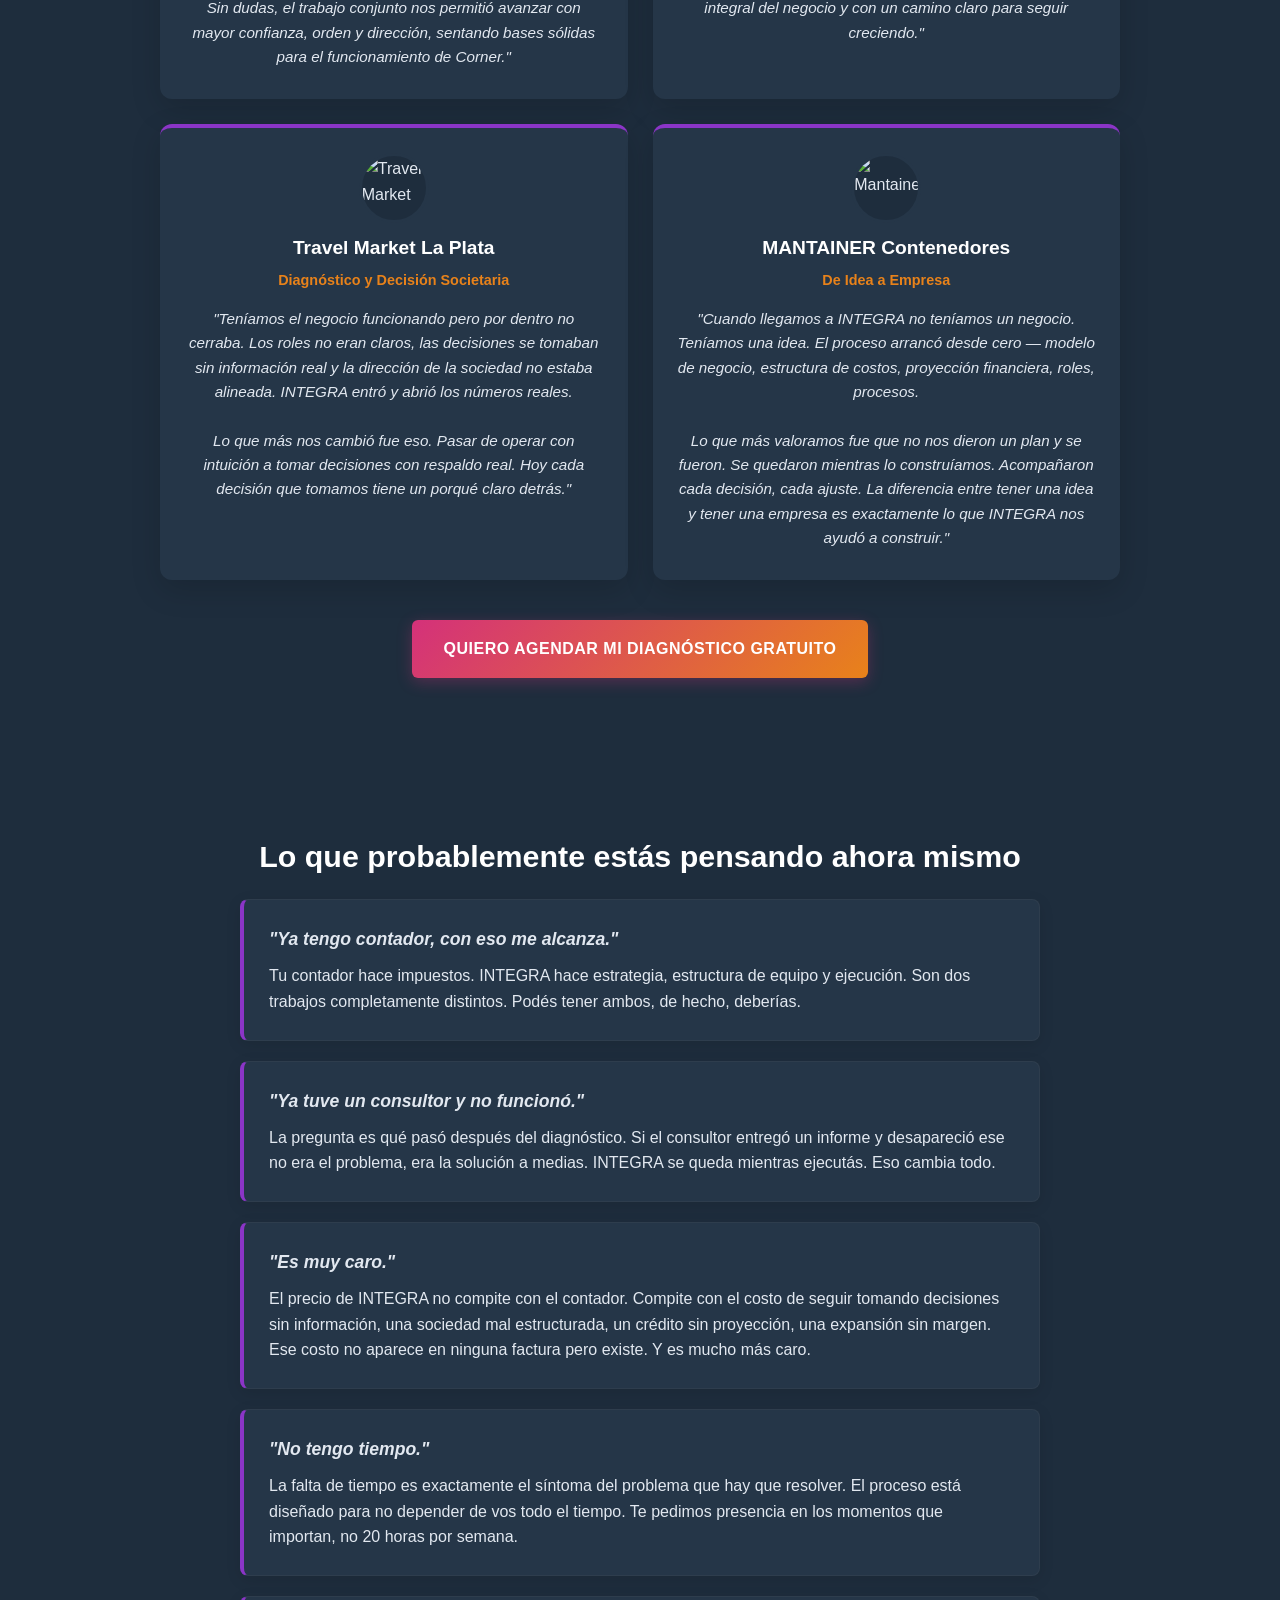
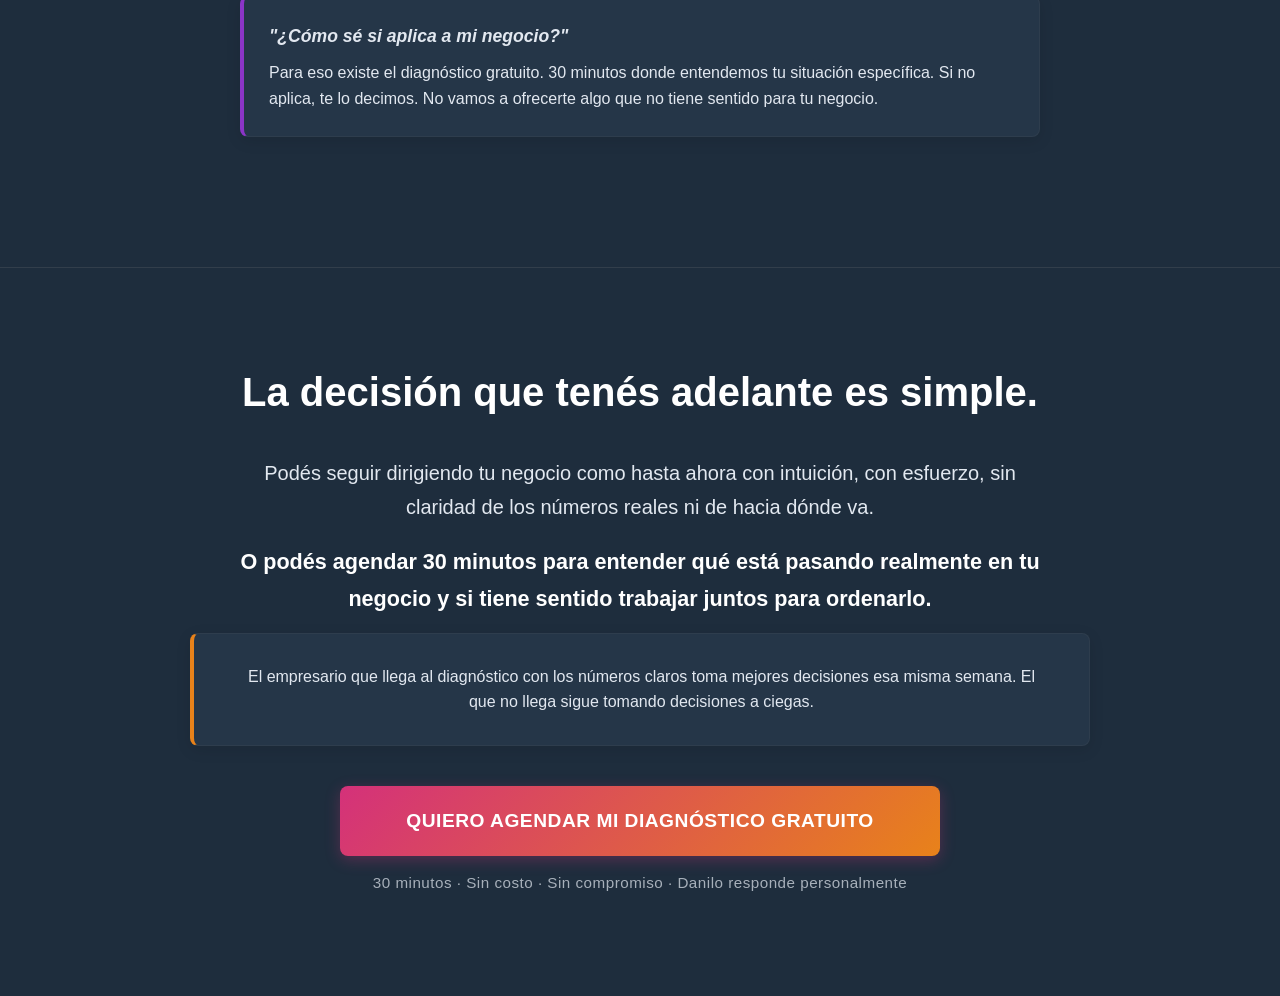
==== commit 9d81471d: "Add files via upload" ====
--- a/index.html
+++ b/index.html
@@ -5,13 +5,20 @@
     <meta name="viewport" content="width=device-width, initial-scale=1.0">
     <title>INTEGRA | Claridad para tu negocio</title>
     <link rel="stylesheet" href="style.css">
-    
-    <link href="https://assets.calendly.com/assets/external/widget.css" rel="stylesheet">
-    <script src="https://assets.calendly.com/assets/external/widget.js" type="text/javascript" async></script>
 </head>
 <body>
 
-    <header class="hero">
+    <header class="navbar">
+        <div class="container nav-container">
+            <img src="H2.png" id="logo-img" alt="Logo INTEGRA" class="nav-logo">
+            <div class="nav-actions">
+                <button id="btn-theme" class="btn-theme">☀️ Claro</button>
+                <a href="https://calendar.app.google/L2QwhV7kWriTB3YC7" target="_blank" class="btn btn-nav">AGENDAR SESIÓN</a>
+            </div>
+        </div>
+    </header>
+
+    <section class="hero">
         <div class="container">
             <h1 class="titulo-principal">¿Cuántos años más vas a dirigir tu empresa sin saber realmente cuánto vale, cuánto ganás y hacia dónde va?</h1>
             <p class="subtitulo">La mayoría de los empresarios trabaja más que nunca y avanza menos que antes. No es un problema de esfuerzo. Es un problema de claridad.</p>
@@ -20,15 +27,17 @@
             
             <div class="vsl-container">
                 <div class="video-placeholder">
-                    <iframe src="https://player.vimeo.com/video/1184225442?badge=0&autopause=0&player_id=0&app_id=58479&title=0&byline=0&portrait=0" frameborder="0" allow="autoplay; fullscreen; picture-in-picture; clipboard-write; encrypted-media; web-share" style="position:absolute;top:0;left:0;width:100%;height:100%;" title="INTEGRA - El verdadero problema de tu negocio"></iframe>
-                </div>
-            </div>
-
-            <a href="#" class="btn btn-principal" onclick="Calendly.initPopupWidget({url: 'https://calendly.com/lmalevazquez6/30min?hide_event_type_details=1&hide_gdpr_banner=1'});return false;">QUIERO ENTENDER QUÉ LE PASA A MI NEGOCIO</a>
-        </div>
-    </header>
-
-    <section class="espejo bg-gris">
+                    <iframe src="https://www.youtube.com/embed/I5Oqm8ua6ug?rel=0&modestbranding=1" title="VSL INTEGRA" frameborder="0" allow="accelerometer; autoplay; clipboard-write; encrypted-media; gyroscope; picture-in-picture" allowfullscreen></iframe>
+                </div>
+            </div>
+
+            <div class="center-btn">
+                <a href="https://calendar.app.google/L2QwhV7kWriTB3YC7" target="_blank" class="btn btn-principal">QUIERO ENTENDER QUÉ LE PASA A MI NEGOCIO</a>
+            </div>
+        </div>
+    </section>
+
+    <section class="espejo">
         <div class="container">
             <h2 class="titulo-seccion">Si llegaste hasta acá, probablemente alguna de estas afirmaciones te describe:</h2>
             
@@ -41,14 +50,14 @@
                 <div class="card-check"><span class="check">✓</span> <p>No sabe cuánto vale su empresa. Y eso lo molesta.</p></div>
             </div>
 
-            <p class="cierre-seccion"><strong>Si te reconociste en al menos una, seguí leyendo. Esto está hecho para vos.</strong></p>
+            <p class="cierre-seccion text-center"><strong>Si te reconociste en al menos una, seguí leyendo. Esto está hecho para vos.</strong></p>
         </div>
     </section>
 
     <section class="problema">
         <div class="container">
             <h2 class="titulo-seccion">Por qué pasa esto y por qué no es tu culpa</h2>
-            <p class="intro-texto">
+            <p class="intro-texto text-center">
                 Los empresarios que llegan a INTEGRA no tienen un problema, tienen cuatro.<br>
                 Y están tan conectados entre sí que resolver uno sin los otros no sirve.
             </p>
@@ -76,13 +85,13 @@
                 </div>
             </div>
 
-            <p class="cierre-seccion highlight">El problema no es que te falte esfuerzo, es que nadie se sentó con vos a ordenar estas cuatro cosas al mismo tiempo y a quedarse mientras las ejecutabas.</p>
-        </div>
-    </section>
-
-    <section class="autoridad bg-oscuro">
-        <div class="container">
-            <h2 class="titulo-seccion color-blanco autoridad-desktop-wide">Danilo Castiglioni — el que se sienta, traduce y se queda</h2>
+            <p class="cierre-seccion highlight text-center">El problema no es que te falte esfuerzo, es que nadie se sentó con vos a ordenar estas cuatro cosas al mismo tiempo y a quedarse mientras las ejecutabas.</p>
+        </div>
+    </section>
+
+    <section class="autoridad">
+        <div class="container">
+            <h2 class="titulo-seccion autoridad-desktop-wide">Danilo Castiglioni — el que se sienta, traduce y se queda</h2>
             <div class="contenido-autoridad">
                 <div class="texto-autoridad">
                     <p>No llegué a esto desde un aula. Llegué desde adentro de las organizaciones más grandes de la provincia de Buenos Aires.</p>
@@ -92,7 +101,7 @@
                         <li>Fui <strong>CFO de Aguas Bonaerenses</strong> nómina de 3.200 empleados, equipo de 160 colaboradores y presupuesto anual de USD 30 millones.</li>
                         <li>Fui <strong>Auditor Interno Superior en la UIF</strong> mejoré el Sistema de Control Interno y participé en el Plenario del GAFI 2024 en París.</li>
                     </ul>
-                    <p class="highlight-blanco-sutil">Eso es lo que traigo a cada cliente. No teoría, sino más de 15 años de experiencia real con consecuencias reales.</p>
+                    <p class="highlight-blanco-sutil text-center">Eso es lo que traigo a cada cliente. No teoría, sino más de 15 años de experiencia real con consecuencias reales.</p>
                 </div>
             </div>
 
@@ -111,18 +120,18 @@
                 </div>
             </div>
 
-            <div class="center-btn">
-                <a href="#" class="btn btn-principal" onclick="Calendly.initPopupWidget({url: 'https://calendly.com/lmalevazquez6/30min?hide_event_type_details=1&hide_gdpr_banner=1'});return false;">QUIERO AGENDAR MI DIAGNÓSTICO GRATUITO</a>
-            </div>
-        </div>
-    </section>
-
-    <section class="proceso bg-gris">
+            <div class="center-btn mt-40">
+                <a href="https://calendar.app.google/L2QwhV7kWriTB3YC7" target="_blank" class="btn btn-principal">QUIERO AGENDAR MI DIAGNÓSTICO GRATUITO</a>
+            </div>
+        </div>
+    </section>
+
+    <section class="proceso">
         <div class="container">
             <h2 class="titulo-seccion">INTEGRA no es una consultoría tradicional.</h2>
-            <p class="subtitulo-seccion">La mayoría de los consultores diagnostica y desaparece. <strong>Nosotros nos quedamos mientras ejecutás.</strong></p>
-            
-            <div class="timeline">
+            <p class="subtitulo-seccion text-center">La mayoría de los consultores diagnostica y desaparece. <strong>Nosotros nos quedamos mientras ejecutás.</strong></p>
+            
+            <div class="timeline mt-40">
                 <div class="paso">
                     <div class="numero-paso">1</div>
                     <div class="contenido-paso">
@@ -146,49 +155,69 @@
                 </div>
             </div>
 
-            <div class="center-btn">
-                <a href="#" class="btn btn-principal" onclick="Calendly.initPopupWidget({url: 'https://calendly.com/lmalevazquez6/30min?hide_event_type_details=1&hide_gdpr_banner=1'});return false;">QUIERO AGENDAR MI DIAGNÓSTICO GRATUITO</a>
-            </div>
-        </div>
-    </section>
-
-    <section class="casos">
-        <div class="container">
-            <h2 class="titulo-seccion">Resultados reales, sin nombres y con números.</h2>
-            
-            <div class="grid-casos">
-                <div class="card-caso">
-                    <div class="texto-caso">
-                        <h3>CASO A</h3>
-                        <p><strong>El negocio por fuera:</strong> Empresa de servicios, 7 años, facturación creciente, equipo de 8 personas. El dueño trabajaba 12 horas al día y sentía que debería estar mejor.</p>
-                        <p><strong>Lo que encontramos:</strong> El 40% de sus clientes le generaba pérdida neta. No pérdida contable, pérdida real. Cuanto más trabajaban esos clientes, más perdían.</p>
-                        <p><strong>Lo que hicimos:</strong> Calculamos el margen real por cliente, reestructuramos precios en 6 y cerramos los 3 sin solución viable.</p>
-                    </div>
-                    <div class="resultado">
-                        <p><strong>El resultado en 6 meses:</strong> Facturación bajó 12%. Rentabilidad neta subió 40%. Jornada laboral del dueño bajó de 12 a 8 horas.</p>
-                    </div>
-                </div>
-
-                <div class="card-caso">
-                    <div class="texto-caso">
-                        <h3>CASO B</h3>
-                        <p><strong>El negocio por fuera:</strong> Empresario con 10 años de historia evaluando una sociedad con un inversor externo. No tenía número de valuación. Estaba por negociar a ciegas.</p>
-                        <p><strong>Lo que encontramos:</strong> El negocio valía significativamente más de lo que el empresario estimaba, había activos intangibles no contabilizados.</p>
-                        <p><strong>Lo que hicimos:</strong> Calculamos la valuación real, armamos el informe para la negociación y preparamos al empresario para cada escenario.</p>
-                    </div>
-                    <div class="resultado">
-                        <p><strong>El resultado en 8 meses:</strong> Cerró la sociedad en sus términos con el número real en la mano.</p>
-                    </div>
-                </div>
-            </div>
-
             <div class="center-btn mt-40">
-                <a href="#" class="btn btn-principal" onclick="Calendly.initPopupWidget({url: 'https://calendly.com/lmalevazquez6/30min?hide_event_type_details=1&hide_gdpr_banner=1'});return false;">QUIERO AGENDAR MI DIAGNÓSTICO GRATUITO</a>
+                <a href="https://calendar.app.google/L2QwhV7kWriTB3YC7" target="_blank" class="btn btn-principal">QUIERO AGENDAR MI DIAGNÓSTICO GRATUITO</a>
+            </div>
+        </div>
+    </section>
+
+    <section class="testimonios">
+        <div class="container">
+            <h2 class="titulo-seccion">Resultados reales. Clientes reales.</h2>
+            
+            <div class="grid-testimonios-2x2">
+                <div class="card-testimonio">
+                    <div class="testimonio-header">
+                        <img src="corner.jpg" alt="Corner" class="testimonio-img">
+                    </div>
+                    <div class="testimonio-body">
+                        <h3>Corner</h3>
+                        <p class="rol">Acompañamiento Estratégico</p>
+                        <p class="quote">"Desde el inicio del proyecto, el acompañamiento de INTEGRA fue clave para transformar una idea en un negocio concreto. No solo aportaron orden y estructura, sino también una mirada estratégica que nos permitió tomar decisiones con mayor claridad y seguridad.<br><br>Sin dudas, el trabajo conjunto nos permitió avanzar con mayor confianza, orden y dirección, sentando bases sólidas para el funcionamiento de Corner."</p>
+                    </div>
+                </div>
+
+                <div class="card-testimonio">
+                    <div class="testimonio-header">
+                        <img src="atp.jpeg" alt="ATP" class="testimonio-img">
+                    </div>
+                    <div class="testimonio-body">
+                        <h3>ATP</h3>
+                        <p class="rol">Valuación y Expansión</p>
+                        <p class="quote">"El trabajo con Integra nos permitió ordenar y entender el negocio en profundidad, desde el diagnóstico inicial hasta la valuación económica y el análisis de expansión.<br><br>Además, las instancias de coaching individual fueron un diferencial clave... Hoy contamos con una mirada mucho más integral del negocio y con un camino claro para seguir creciendo."</p>
+                    </div>
+                </div>
+
+                <div class="card-testimonio">
+                    <div class="testimonio-header">
+                        <img src="travel.jpg" alt="Travel Market" class="testimonio-img">
+                    </div>
+                    <div class="testimonio-body">
+                        <h3>Travel Market La Plata</h3>
+                        <p class="rol">Diagnóstico y Decisión Societaria</p>
+                        <p class="quote">"Teníamos el negocio funcionando pero por dentro no cerraba. Los roles no eran claros, las decisiones se tomaban sin información real y la dirección de la sociedad no estaba alineada. INTEGRA entró y abrió los números reales.<br><br>Lo que más nos cambió fue eso. Pasar de operar con intuición a tomar decisiones con respaldo real. Hoy cada decisión que tomamos tiene un porqué claro detrás."</p>
+                    </div>
+                </div>
+
+                <div class="card-testimonio">
+                    <div class="testimonio-header">
+                        <img src="contene.jpg" alt="Mantainer" class="testimonio-img">
+                    </div>
+                    <div class="testimonio-body">
+                        <h3>MANTAINER Contenedores</h3>
+                        <p class="rol">De Idea a Empresa</p>
+                        <p class="quote">"Cuando llegamos a INTEGRA no teníamos un negocio. Teníamos una idea. El proceso arrancó desde cero — modelo de negocio, estructura de costos, proyección financiera, roles, procesos.<br><br>Lo que más valoramos fue que no nos dieron un plan y se fueron. Se quedaron mientras lo construíamos. Acompañaron cada decisión, cada ajuste. La diferencia entre tener una idea y tener una empresa es exactamente lo que INTEGRA nos ayudó a construir."</p>
+                    </div>
+                </div>
+            </div>
+
+            <div class="center-btn mt-40">
+                <a href="https://calendar.app.google/L2QwhV7kWriTB3YC7" target="_blank" class="btn btn-principal">QUIERO AGENDAR MI DIAGNÓSTICO GRATUITO</a>
             </div>
         </div>
     </section>
     
-    <section class="objeciones bg-gris">
+    <section class="objeciones">
         <div class="container">
             <h2 class="titulo-seccion">Lo que probablemente estás pensando ahora mismo</h2>
             
@@ -217,23 +246,38 @@
         </div>
     </section>
 
-    <section class="cta-final bg-oscuro">
+    <section class="cta-final">
         <div class="container text-center">
-            <h2 class="titulo-seccion color-blanco">La decisión que tenés adelante es simple.</h2>
+            <h2 class="titulo-seccion">La decisión que tenés adelante es simple.</h2>
             
             <p class="texto-grande">Podés seguir dirigiendo tu negocio como hasta ahora con intuición, con esfuerzo, sin claridad de los números reales ni de hacia dónde va.</p>
             <p class="texto-grande"><strong>O podés agendar 30 minutos para entender qué está pasando realmente en tu negocio y si tiene sentido trabajar juntos para ordenarlo.</strong></p>
             
-            <p class="highlight-blanco cta-desktop-wide">El empresario que llega al diagnóstico con los números claros toma mejores decisiones esa misma semana. El que no llega sigue tomando decisiones a ciegas.</p>
-
-            <div class="caja-accion mt-40">
-                <a href="#" class="btn btn-gigante" onclick="Calendly.initPopupWidget({url: 'https://calendly.com/lmalevazquez6/30min?hide_event_type_details=1&hide_gdpr_banner=1'});return false;">QUIERO AGENDAR MI DIAGNÓSTICO GRATUITO</a>
+            <p class="highlight-blanco cta-desktop-wide text-center">El empresario que llega al diagnóstico con los números claros toma mejores decisiones esa misma semana. El que no llega sigue tomando decisiones a ciegas.</p>
+
+            <div class="caja-accion mt-40 text-center">
+                <a href="https://calendar.app.google/L2QwhV7kWriTB3YC7" target="_blank" class="btn btn-gigante">QUIERO AGENDAR MI DIAGNÓSTICO GRATUITO</a>
                 <p class="bajada-btn">30 minutos · Sin costo · Sin compromiso · Danilo responde personalmente</p>
             </div>
         </div>
     </section>
 
-    <script src="https://player.vimeo.com/api/player.js"></script>
-    <script src="script.js"></script>
+    <script>
+        const btnTheme = document.getElementById('btn-theme');
+        const body = document.body;
+        const logoImg = document.getElementById('logo-img');
+
+        btnTheme.addEventListener('click', () => {
+            body.classList.toggle('light-mode');
+            
+            if (body.classList.contains('light-mode')) {
+                btnTheme.textContent = '🌙 Oscuro';
+                logoImg.src = 'H1.png'; 
+            } else {
+                btnTheme.textContent = '☀️ Claro';
+                logoImg.src = 'H2.png'; 
+            }
+        });
+    </script>
 </body>
 </html>
--- a/style.css
+++ b/style.css
@@ -1,17 +1,32 @@
 /* =========================================
-   1. VARIABLES Y RESETEO
+   1. VARIABLES DE LAS PALETAS INTEGRA
 ========================================= */
 :root {
-    --color-fondo: #ffffff;
-    --color-gris: #f4f6f8;
-    --color-oscuro: #18181b; /* Gris oscuro elegante */
-    --color-acento: #ea580c; /* Naranja VSL */
-    --color-acento-hover: #c2410c;
-    --color-texto: #334155;
-    --color-blanco: #ffffff;
-    --fuente: 'Inter', -apple-system, BlinkMacSystemFont, 'Segoe UI', Roboto, sans-serif;
-}
-
+    /* DARK MODE (Por defecto) */
+    --color-fondo: #1E2D3D;         
+    --color-tarjetas: #253648;      
+    
+    --color-rosa: #D4317A;          
+    --color-naranja: #E8821A;       
+    --color-violeta: #8B35C7;       
+    
+    --color-texto: #E2E8F0;         
+    --color-titulos: #FFFFFF;       
+    
+    --color-texto-btn: #FFFFFF; /* Siempre blanco para el contraste de botones */
+    
+    --fuente: 'Inter', -apple-system, BlinkMacSystemFont, sans-serif;
+}
+
+body.light-mode {
+    /* LIGHT MODE (Se activa al tocar el botón) */
+    --color-fondo: #F0F0F0;         
+    --color-tarjetas: #FFFFFF;      
+    --color-texto: #2D3142;         
+    --color-titulos: #1E2D3D;       
+}
+
+/* RESETEO Y BODY */
 * { margin: 0; padding: 0; box-sizing: border-box; }
 
 body {
@@ -20,32 +35,56 @@
     line-height: 1.6;
     background: var(--color-fondo);
     overflow-x: hidden;
-}
-
-.container {
-    width: 90%;
-    max-width: 1000px;
-    margin: 0 auto;
-    padding: 0 20px;
-}
-
-.bg-gris { background-color: var(--color-gris); }
-.bg-oscuro { background-color: var(--color-oscuro); color: var(--color-blanco); }
-.color-blanco { color: var(--color-blanco) !important; }
-.text-center { text-align: center; }
+    transition: background-color 0.4s ease, color 0.4s ease;
+}
+
+.container { width: 90%; max-width: 1000px; margin: 0 auto; padding: 0 20px; }
+.text-center { text-align: center; margin-left: auto; margin-right: auto; }
 .mt-40 { margin-top: 40px; }
 
 /* =========================================
-   2. TIPOGRAFÍA Y BOTONES
-========================================= */
-h1, h2, h3 { color: var(--color-oscuro); line-height: 1.2; }
-.titulo-seccion { font-size: 1.9rem; margin-bottom: 25px; text-align: center; font-weight: 800;}
-.subtitulo-seccion { text-align: center; font-size: 1.1rem; margin-bottom: 40px;}
+   2. NAVBAR (HEADER CON BOTÓN SWITCH)
+========================================= */
+.navbar {
+    background-color: var(--color-fondo);
+    padding: 15px 0;
+    position: sticky;
+    top: 0;
+    z-index: 1000;
+    border-bottom: 1px solid rgba(128, 128, 128, 0.2);
+    transition: background-color 0.4s ease;
+}
+.nav-container { display: flex; justify-content: space-between; align-items: center; }
+.nav-logo { height: 40px; transition: 0.3s; }
+.nav-actions { display: flex; align-items: center; gap: 15px; }
+
+/* Botón Switch */
+.btn-theme {
+    background: transparent;
+    border: 1px solid var(--color-texto);
+    color: var(--color-texto);
+    padding: 8px 12px;
+    border-radius: 6px;
+    cursor: pointer;
+    font-family: var(--fuente);
+    font-weight: bold;
+    transition: all 0.3s ease;
+}
+.btn-theme:hover { background: var(--color-texto); color: var(--color-fondo); }
+
+/* =========================================
+   3. TIPOGRAFÍA Y BOTONES PRINCIPALES
+========================================= */
+h1, h2, h3, strong { color: var(--color-titulos); transition: color 0.4s ease; }
+
+.titulo-seccion { font-size: 1.9rem; margin-bottom: 25px; text-align: center; font-weight: 800; line-height: 1.2;}
+.subtitulo-seccion { font-size: 1.1rem; margin-bottom: 40px; color: var(--color-texto);}
+.color-naranja { color: var(--color-naranja) !important; font-weight: bold; margin-bottom: 15px; display: block; }
 
 .btn {
     display: inline-block;
     padding: 16px 32px;
-    border-radius: 4px;
+    border-radius: 6px;
     text-decoration: none;
     font-weight: bold;
     text-transform: uppercase;
@@ -54,218 +93,176 @@
     cursor: pointer;
     text-align: center;
 }
-.btn-principal { background-color: var(--color-acento); color: var(--color-blanco); border: none; }
-.btn-principal:hover { background-color: var(--color-acento-hover); transform: translateY(-2px); }
-
-.btn-gigante {
-    background-color: var(--color-acento);
-    color: var(--color-blanco);
-    font-size: 1.2rem;
-    padding: 20px 40px;
-    display: block;
-    width: 100%;
-    max-width: 600px;
-    margin: 0 auto;
-}
-.btn-gigante:hover { background-color: var(--color-acento-hover); }
-.center-btn { text-align: center; margin-top: 30px; }
-
-/* =========================================
-   3. ESTRUCTURA DE SECCIONES GENERALES
-========================================= */
-section, header { padding: 80px 0; }
-
-/* HERO */
-.hero { text-align: center; }
-.hero .titulo-principal { font-size: 3rem; font-weight: 900; margin-bottom: 20px; }
-.hero .subtitulo { font-size: 1.29rem; max-width: 800px; margin: 0 auto 30px; }
-.etiqueta-video { font-weight: bold; color: var(--color-acento); margin-bottom: 15px; }
-
-.vsl-container { max-width: 700px; margin: 0 auto 40px; background: #000; border-radius: 8px; overflow: hidden; }
-.video-placeholder { padding-bottom: 56.25%; position: relative; display: flex; align-items: center; justify-content: center; color: white; }
-
-/* ESPEJO (Checkboxes) Y GRILLAS */
+.btn-principal, .btn-gigante { 
+    background: linear-gradient(135deg, var(--color-rosa), var(--color-naranja)); 
+    color: var(--color-texto-btn) !important; 
+    border: none; 
+    box-shadow: 0 4px 15px rgba(212, 49, 122, 0.3);
+}
+.btn-principal:hover, .btn-gigante:hover { transform: translateY(-3px); box-shadow: 0 6px 20px rgba(232, 130, 26, 0.4); }
+
+.btn-nav { border: 2px solid var(--color-rosa); color: var(--color-rosa); padding: 8px 15px; font-size: 0.8rem; }
+.btn-nav:hover { background: var(--color-rosa); color: var(--color-texto-btn); }
+
+.btn-gigante { font-size: 1.2rem; padding: 20px 40px; width: 100%; max-width: 600px; border-radius: 8px; }
+.center-btn { text-align: center; width: 100%; }
+
+/* =========================================
+   4. ESTRUCTURA Y VSL
+========================================= */
+section { padding: 80px 0; }
+.hero { text-align: center; padding-top: 50px; }
+
+.hero .titulo-principal { font-size: 2.4rem; font-weight: 900; margin-bottom: 20px; }
+.hero .subtitulo { font-size: 1.29rem; max-width: 800px; margin: 0 auto 30px; opacity: 0.9; }
+.etiqueta-video { font-weight: bold; color: var(--color-naranja); margin-bottom: 15px; }
+
+.vsl-container { 
+    max-width: 600px; 
+    margin: 0 auto 40px; 
+    background: #000; 
+    border-radius: 8px; 
+    overflow: hidden; 
+    box-shadow: 0 10px 30px rgba(0,0,0,0.3); 
+}
+.video-placeholder { padding-bottom: 56.25%; position: relative; width: 100%; height: 0; }
+.video-placeholder iframe { position: absolute; top: 0; left: 0; width: 100%; height: 100%; }
+
+/* =========================================
+   5. TARJETAS (Cambian color según tema)
+========================================= */
+.card-check, .card-dimension, .paso, .objecion, .highlight-blanco {
+    background: var(--color-tarjetas);
+    border-radius: 8px;
+    border: 1px solid rgba(128, 128, 128, 0.1);
+    box-shadow: 0 4px 15px rgba(0,0,0,0.1);
+    transition: background-color 0.4s ease, color 0.4s ease;
+}
+
+/* ESPEJO */
 .grid-checkboxes { display: grid; grid-template-columns: repeat(auto-fit, minmax(300px, 1fr)); gap: 20px; margin-bottom: 30px; }
-.card-check { display: flex; align-items: flex-start; background: var(--color-blanco); padding: 20px; border-radius: 8px; box-shadow: 0 2px 10px rgba(0,0,0,0.05); border-left: 4px solid var(--color-acento); }
-.check { color: var(--color-acento); font-weight: bold; margin-right: 15px; font-size: 1.2rem; }
+.card-check { display: flex; align-items: flex-start; padding: 20px; border-left: 4px solid var(--color-rosa); }
+.check { color: var(--color-rosa); font-weight: bold; margin-right: 15px; font-size: 1.2rem; }
 
 /* 4 DIMENSIONES */
-.intro-texto { text-align: center; max-width: 800px; margin: 0 auto 40px; font-size: 1.1rem; }
-.grid-4 { 
+.intro-texto { max-width: 800px; margin: 0 auto 40px; font-size: 1.1rem; }
+.grid-4 { display: grid; grid-template-columns: repeat(2, 1fr); gap: 20px; margin-bottom: 40px; }
+.card-dimension { padding: 30px; border-top: 4px solid var(--color-naranja); }
+.card-dimension h3 { margin-bottom: 15px; }
+
+/* HIGHLIGHTS / ALERTAS */
+.cierre-seccion { font-size: 1.2rem; margin-top: 30px; max-width: 900px; margin-left: auto; margin-right: auto;}
+.highlight { background: rgba(232, 130, 26, 0.1); color: var(--color-titulos); padding: 15px; border-radius: 5px; font-weight: bold; border-left: 4px solid var(--color-naranja); }
+.highlight-blanco-sutil { background: var(--color-tarjetas); padding: 20px; border-radius: 5px; margin-top: 20px; max-width: 900px; margin-left: auto; margin-right: auto;}
+
+/* =========================================
+   6. TESTIMONIOS (2x2 SIN DEGRADADO)
+========================================= */
+.grid-testimonios-2x2 { 
     display: grid; 
     grid-template-columns: repeat(2, 1fr); 
-    gap: 20px; 
+    gap: 25px; 
     margin-bottom: 40px; 
 }
-.card-dimension { background: var(--color-gris); padding: 30px; border-radius: 8px; border-top: 4px solid var(--color-oscuro); }
-.card-dimension h3 { margin-bottom: 15px; }
-.card-dimension p { margin-bottom: 10px; }
-
-/* HIGHLIGHTS / ALERTAS */
-.cierre-seccion { text-align: center; font-size: 1.2rem; margin-top: 30px; }
-.highlight { background: #fee2e2; color: #991b1b; padding: 15px; border-radius: 5px; font-weight: bold; }
-.highlight-blanco-sutil { background: rgba(255,255,255,0.1); padding: 20px; border-radius: 5px; margin-top: 20px; text-align: center;  }
-
-/* AUTORIDAD Y NÚMEROS */
+
+.card-testimonio { 
+    background: var(--color-tarjetas); 
+    border-radius: 12px; 
+    overflow: hidden; 
+    display: flex; 
+    flex-direction: column; 
+    box-shadow: 0 10px 30px rgba(0,0,0,0.15);
+    border-top: 4px solid var(--color-violeta);
+    transition: background-color 0.4s ease;
+}
+
+.testimonio-header { 
+    height: 60px; 
+    display: flex; 
+    justify-content: center; 
+    align-items: flex-end; 
+    position: relative;
+}
+
+.testimonio-img { 
+    width: 70px; 
+    height: 70px; 
+    background-color: var(--color-fondo); 
+    border-radius: 50%; 
+    border: 3px solid var(--color-tarjetas); 
+    margin-bottom: -35px; 
+    object-fit: cover; 
+    transition: background-color 0.4s ease, border-color 0.4s ease;
+}
+
+.testimonio-body { padding: 45px 25px 30px; text-align: center; display: flex; flex-direction: column; flex-grow: 1; }
+.testimonio-body h3 { font-size: 1.2rem; margin-bottom: 5px; color: var(--color-titulos); transition: color 0.4s ease;}
+.testimonio-body .rol { color: var(--color-naranja); font-size: 0.9rem; font-weight: bold; margin-bottom: 15px; }
+.testimonio-body .quote { font-size: 0.95rem; font-style: italic; line-height: 1.6; flex-grow: 1; }
+
+/* =========================================
+   7. AUTORIDAD Y PROCESO
+========================================= */
 .texto-autoridad { max-width: 800px; margin: 0 auto 40px; font-size: 1.1rem; }
-.texto-autoridad ul { margin: 20px 0 20px 20px; }
+.texto-autoridad ul { margin: 20px 0 20px 40px; }
 .texto-autoridad li { margin-bottom: 15px; }
 
 .numeros-gigantes { display: flex; justify-content: space-around; flex-wrap: wrap; margin-bottom: 40px; text-align: center; }
-.numero { display: block; font-size: 3rem; font-weight: 900; color: var(--color-acento); line-height: 1; }
-.etiqueta { text-transform: uppercase; font-size: 0.9rem; letter-spacing: 1px; }
-
-/* PROCESO (Timeline) */
+.numero { display: block; font-size: 3rem; font-weight: 900; color: var(--color-rosa); line-height: 1; text-shadow: 0 2px 10px rgba(212, 49, 122, 0.2); }
+.etiqueta { text-transform: uppercase; font-size: 0.9rem; letter-spacing: 1px; font-weight: bold; }
+
 .timeline { display: flex; flex-direction: column; gap: 30px; max-width: 800px; margin: 0 auto; }
-.paso { display: flex; gap: 20px; background: var(--color-blanco); padding: 30px; border-radius: 8px; box-shadow: 0 4px 15px rgba(0,0,0,0.05); }
-.numero-paso { background: var(--color-acento); color: white; width: 40px; height: 40px; display: flex; align-items: center; justify-content: center; border-radius: 50%; font-weight: bold; font-size: 1.2rem; flex-shrink: 0; }
+.paso { display: flex; gap: 20px; padding: 30px; border-left: 4px solid var(--color-violeta); }
+.numero-paso { background: var(--color-violeta); color: var(--color-texto-btn); width: 40px; height: 40px; min-width: 40px; min-height: 40px; display: flex; align-items: center; justify-content: center; border-radius: 50%; font-weight: bold; font-size: 1.2rem; flex-shrink: 0; }
 .contenido-paso h3 { margin-bottom: 10px; }
-
-/* CASOS REALES */
-.grid-casos { display: grid; grid-template-columns: repeat(auto-fit, minmax(350px, 1fr)); gap: 30px; }
-.card-caso { 
-    background: var(--color-gris); 
-    padding: 30px; 
-    border-radius: 8px; 
-    display: flex;
-    flex-direction: column;
-}
-.texto-caso { flex: 1; margin-bottom: 25px; }
-.card-caso h3 { border-bottom: 2px solid var(--color-acento); padding-bottom: 10px; margin-bottom: 20px; }
-.card-caso p { margin-bottom: 15px; }
-
-.resultado { 
-    background: var(--color-oscuro); 
-    color: white; 
-    padding: 20px; 
-    border-radius: 5px; 
-    display: flex;
-    align-items: center;
-    min-height: 130px; 
-}
-.resultado p { margin: 0; }
 
 /* OBJECIONES */
 .lista-objeciones { max-width: 800px; margin: 0 auto; display: flex; flex-direction: column; gap: 20px; }
-.objecion { background: var(--color-blanco); padding: 25px; border-radius: 8px; border-left: 4px solid var(--color-oscuro); }
-.pregunta { font-weight: bold; font-style: italic; color: var(--color-oscuro); margin-bottom: 10px; font-size: 1.1rem; }
-.objecion p { margin-bottom: 10px; }
-
-/* =========================================
-   4. SECCIÓN 8: CTA FINAL
-========================================= */
-.cta-final { padding: 100px 0; }
+.objecion { padding: 25px; border-left: 4px solid var(--color-violeta); }
+.pregunta { font-weight: bold; font-style: italic; margin-bottom: 10px; font-size: 1.1rem; }
+
+/* =========================================
+   8. CTA FINAL
+========================================= */
+.cta-final { padding: 100px 0; border-top: 1px solid rgba(128,128,128,0.2); margin-top: 50px;}
 .cta-final .titulo-seccion { font-size: 2.5rem; margin-bottom: 40px; }
-
-.texto-grande {
-    font-size: 1.25rem;
-    max-width: 800px;
-    margin: 0 auto 15px auto; 
-    line-height: 1.7;
-    color: #cbd5e1;
-}
-
-.cta-final strong {
-    color: #ffffff;
-    font-size: 1.35rem;
-    display: block;
-    margin-top: 20px;
-}
-
-.caja-accion { margin-top: 20px; }
-.bajada-btn { font-size: 0.95rem; margin-top: 15px; color: #94a3b8; letter-spacing: 0.5px; }
-
-/* =========================================
-   5. AJUSTES PRECISOS PARA DESKTOP
-========================================= */
+.texto-grande { font-size: 1.25rem; max-width: 800px; margin: 0 auto 15px auto; line-height: 1.7; }
+.cta-final strong { font-size: 1.35rem; display: block; margin-top: 20px; }
+.bajada-btn { font-size: 0.95rem; margin-top: 15px; letter-spacing: 0.5px; opacity: 0.7;}
+
 .highlight-blanco.cta-desktop-wide {
     max-width: 900px; 
     margin-left: auto;
     margin-right: auto;
-    text-align: center;
-    background: rgba(255,255,255,0.05);
-    color: var(--color-blanco);
     padding: 30px 40px;
     border-radius: 8px;
-    border-left: 4px solid var(--color-acento);
-}
-
-.autoridad .titulo-seccion.autoridad-desktop-wide {
-    max-width: 900px; 
-    margin-left: auto;
-    margin-right: auto;
-}
-
-/* =========================================
-   6. ADAPTACIÓN A MÓVILES (Responsive Design)
+    border-left: 4px solid var(--color-naranja);
+}
+
+/* =========================================
+   9. ADAPTACIÓN A MÓVILES
 ========================================= */
 @media (max-width: 768px) {
-    /* Ajustes generales */
     body { font-size: 15px; }
     
-    /* ACÁ ESTÁ EL ARREGLO DEL TÍTULO GIGANTE */
-    .hero .titulo-principal { 
-        font-size: 1.8rem; /* Tamaño lógico para celular */
-        line-height: 1.3;
-        margin-bottom: 15px;
-    }
-    
+    .hero .titulo-principal { font-size: 1.6rem; line-height: 1.3; margin-bottom: 15px; }
     .hero .subtitulo { font-size: 1.05rem; }
     .titulo-seccion { font-size: 1.6rem; margin-bottom: 30px; }
     
-    /* Grillas a una columna */
-    .grid-checkboxes, .grid-4, .lista-objeciones, .timeline, .grid-casos { 
-        grid-template-columns: 1fr; 
-    }
-    
-    /* Números gigantes en columna */
-    .numeros-gigantes { 
-        flex-direction: column; 
-        gap: 30px; 
-    }
+    .nav-actions .btn-nav { display: none; }
+    .nav-logo { height: 30px; }
+    
+    .grid-checkboxes, .grid-4, .lista-objeciones, .timeline, .grid-testimonios-2x2 { grid-template-columns: 1fr; }
+    
+    .numeros-gigantes { flex-direction: column; gap: 30px; }
     .numero { font-size: 2.5rem; }
     
-    /* Botones 100% de ancho */
-    .btn { 
-        width: 100%; 
-        padding: 14px 20px;
-        font-size: 0.9rem;
-    }
-    .btn-gigante { 
-        font-size: 1rem; 
-        white-space: normal; 
-        padding: 15px 20px;
-    }
-
-    .resultado { min-height: auto; padding: 25px; } 
-
-    /* Ajuste caja final */
-    .highlight-blanco.cta-desktop-wide {
-        max-width: 100%;
-        padding: 20px;
-        border-left: none; 
-        background: transparent; 
-        color: inherit;
-        margin: 20px auto;
-    }
-    
-    .bajada-btn { margin-top: 5px; }
-    .objecion p.respuesta br { display: none; }
+    .btn { width: 100%; padding: 14px 20px; font-size: 0.9rem; }
+    .btn-gigante { font-size: 1rem; white-space: normal; padding: 15px 20px; }
+
+    .highlight-blanco.cta-desktop-wide { max-width: 100%; padding: 20px; border-left: none; margin: 20px auto; }
     
     .grid-4, .lista-objeciones { display: block; grid: none; }
     .grid-4 .card-dimension, .lista-objeciones .objecion { margin-bottom: 20px; }
-}
-
-/* =========================================
-   7. ANIMACIONES
-========================================= */
-.fade-in {
-    opacity: 0;
-    transform: translateY(30px);
-    transition: opacity 0.8s ease-out, transform 0.8s ease-out;
-}
-
-.fade-in.visible {
-    opacity: 1;
-    transform: translateY(0);
+    .vsl-container { max-width: 100%; }
 }
